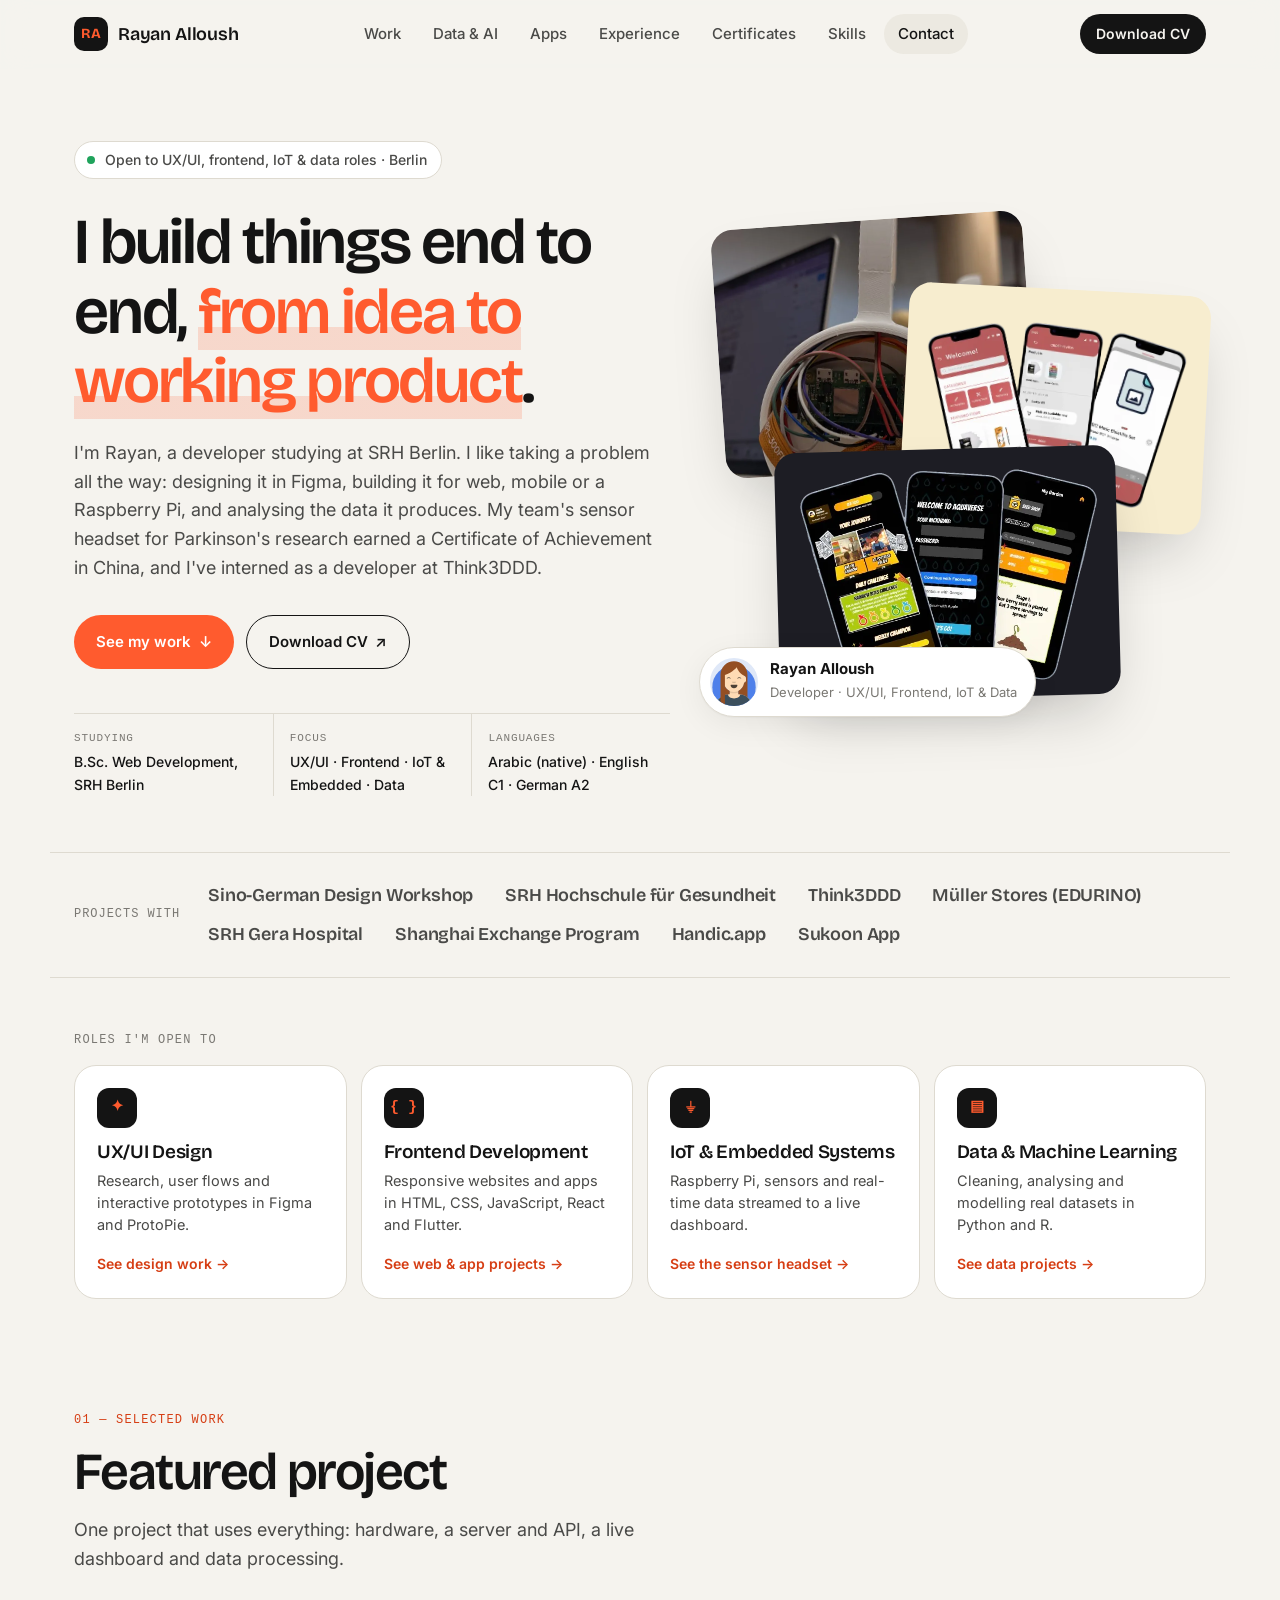
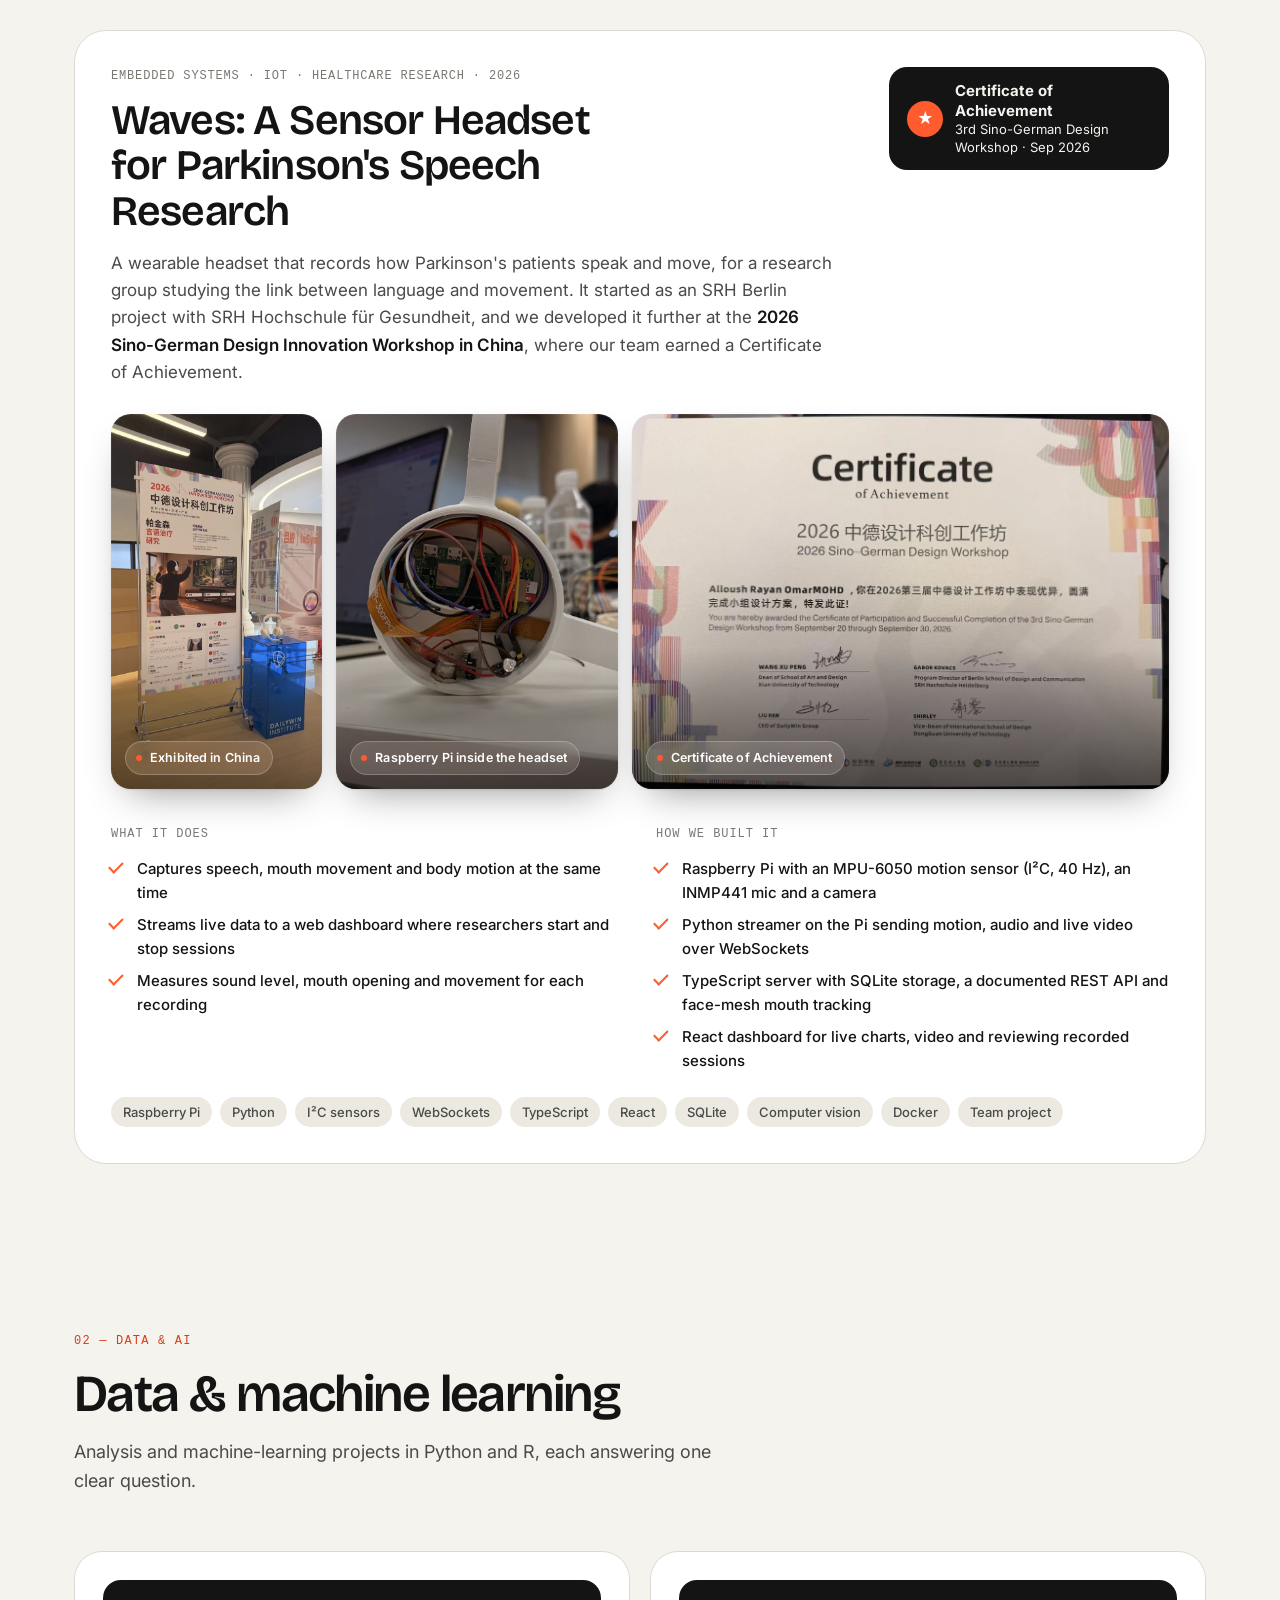
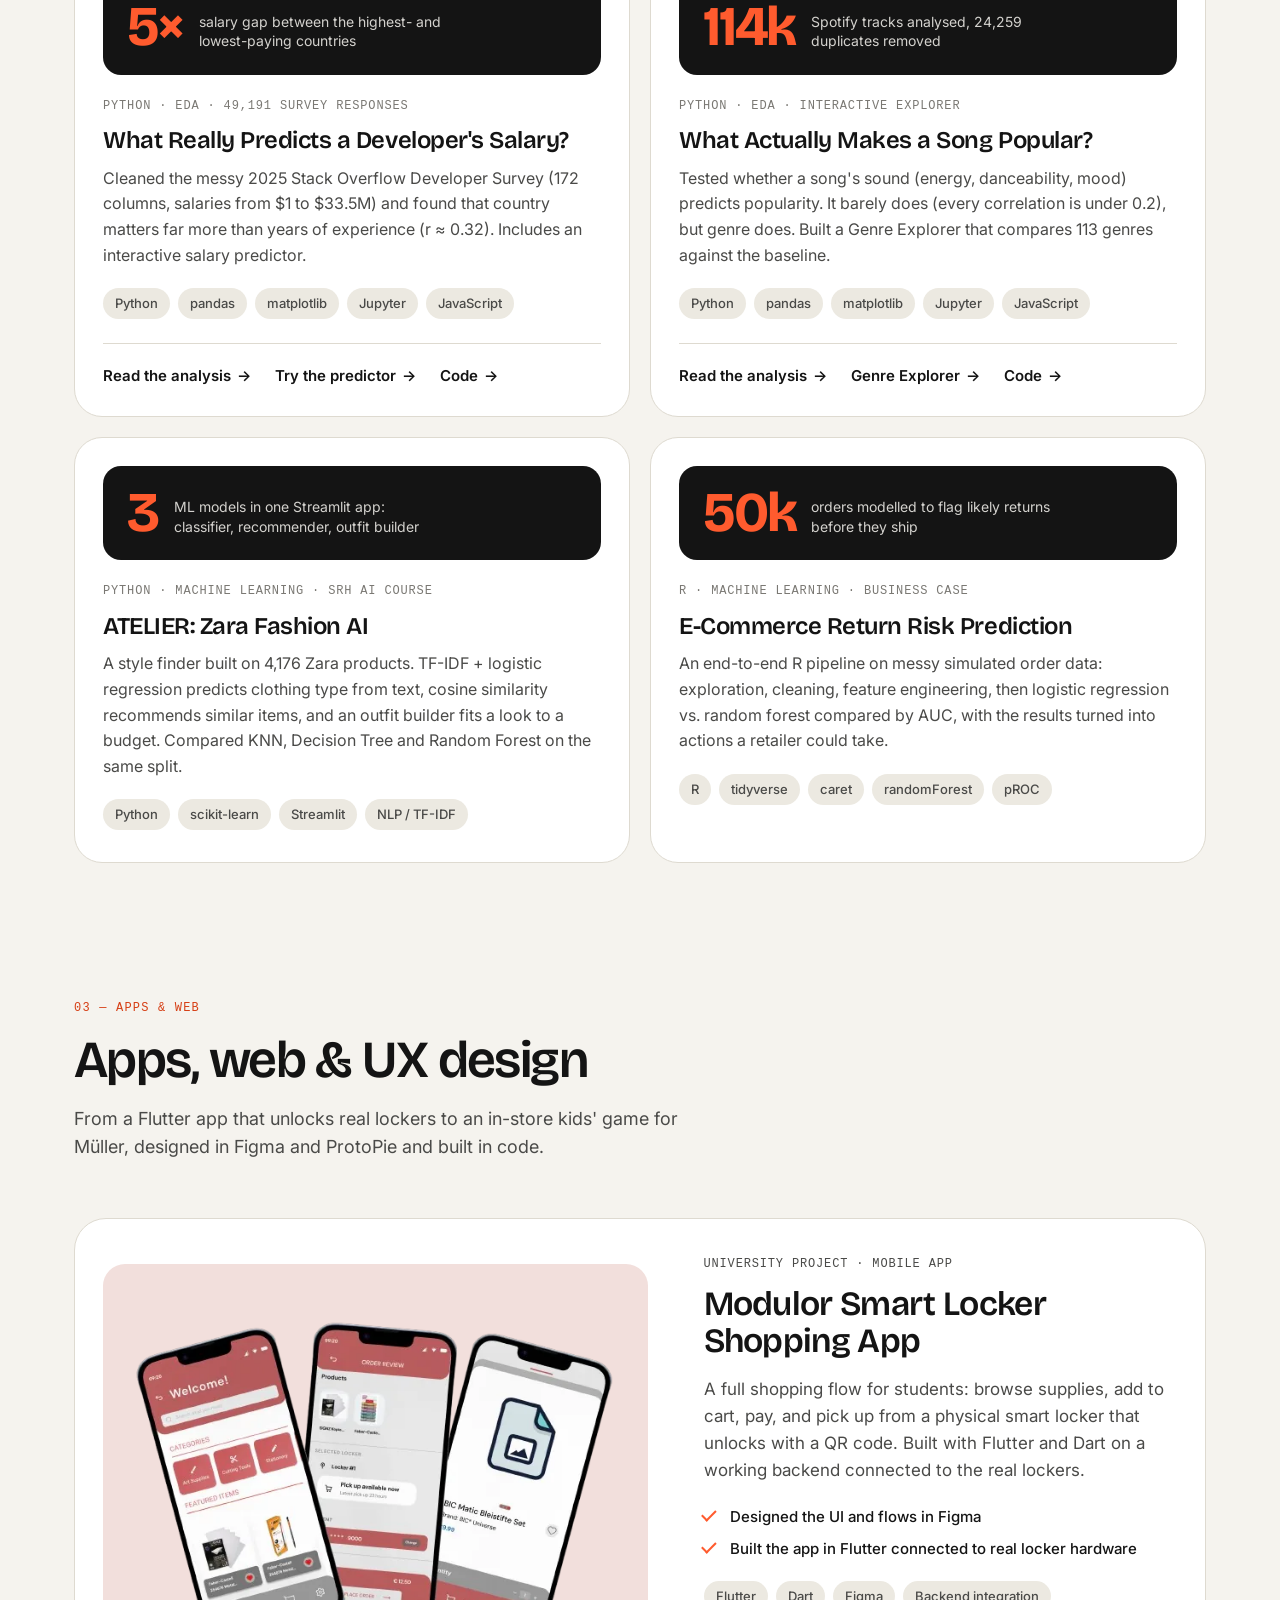
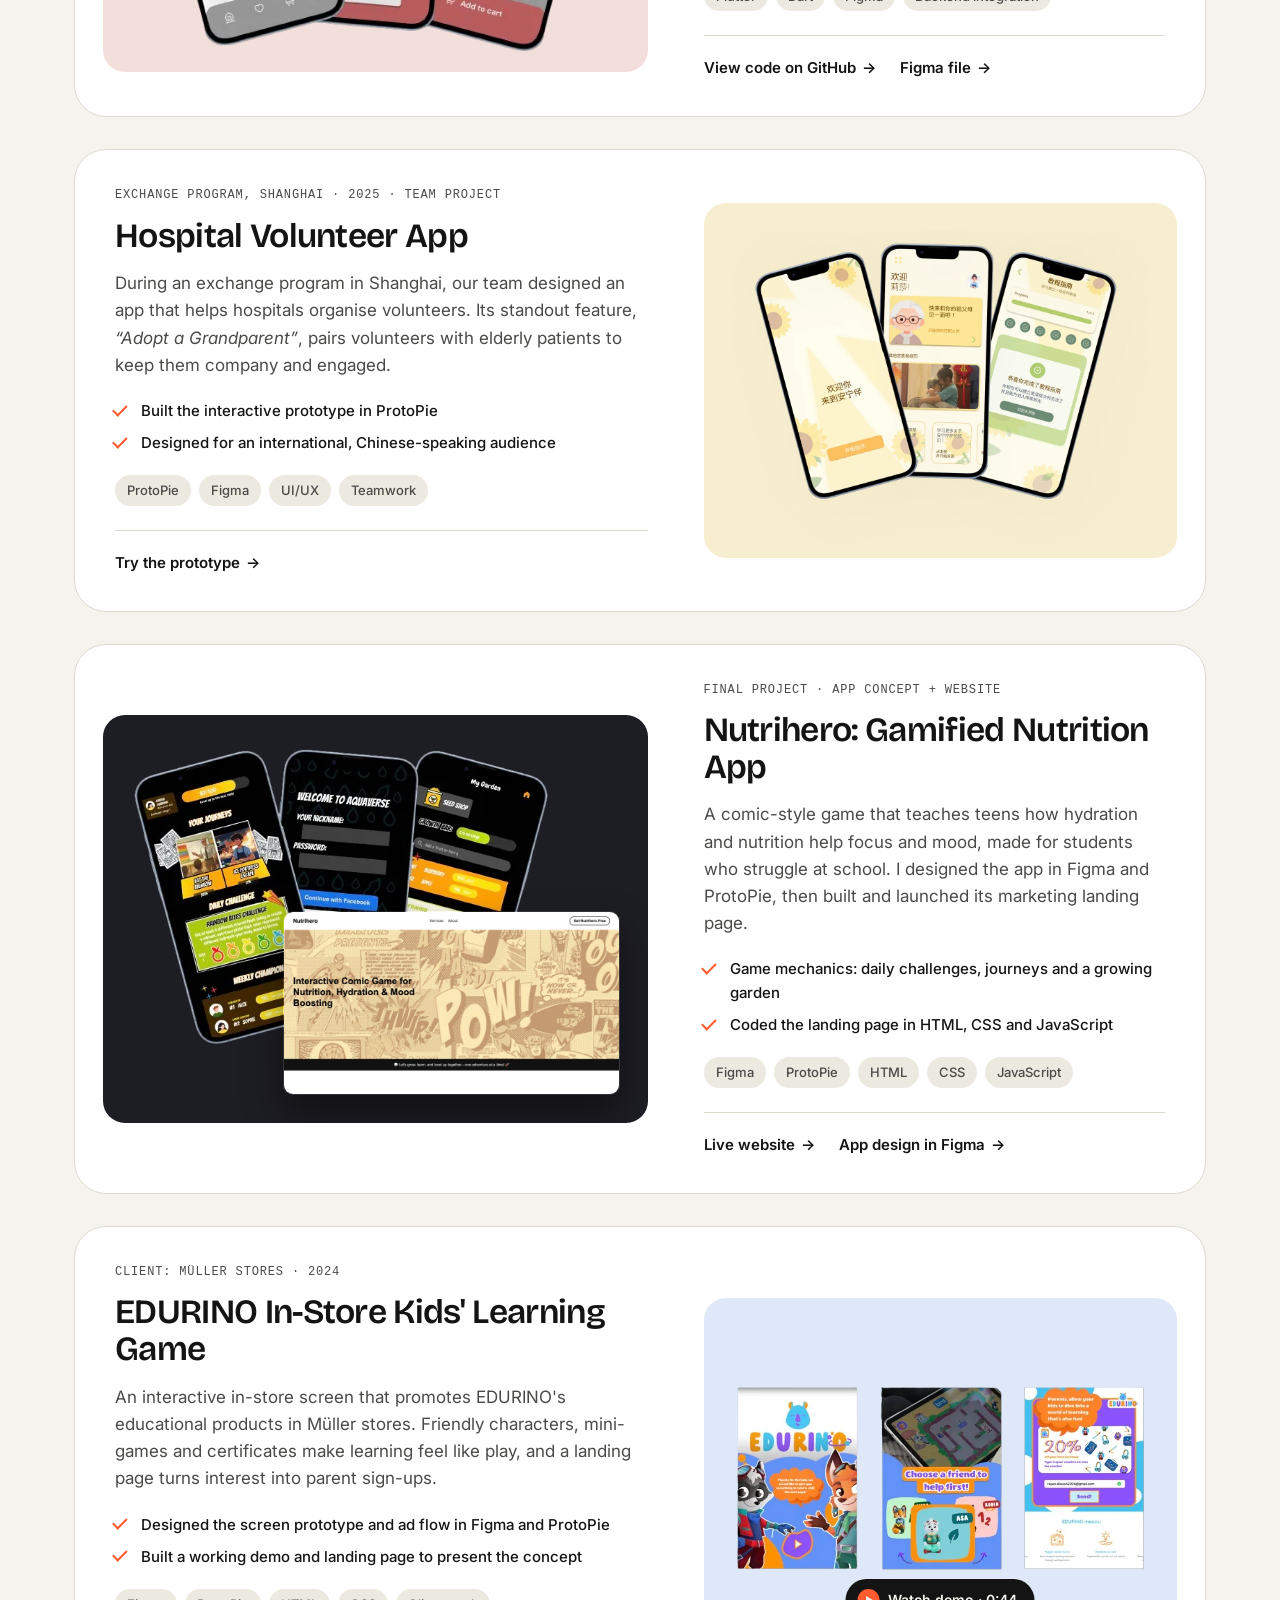
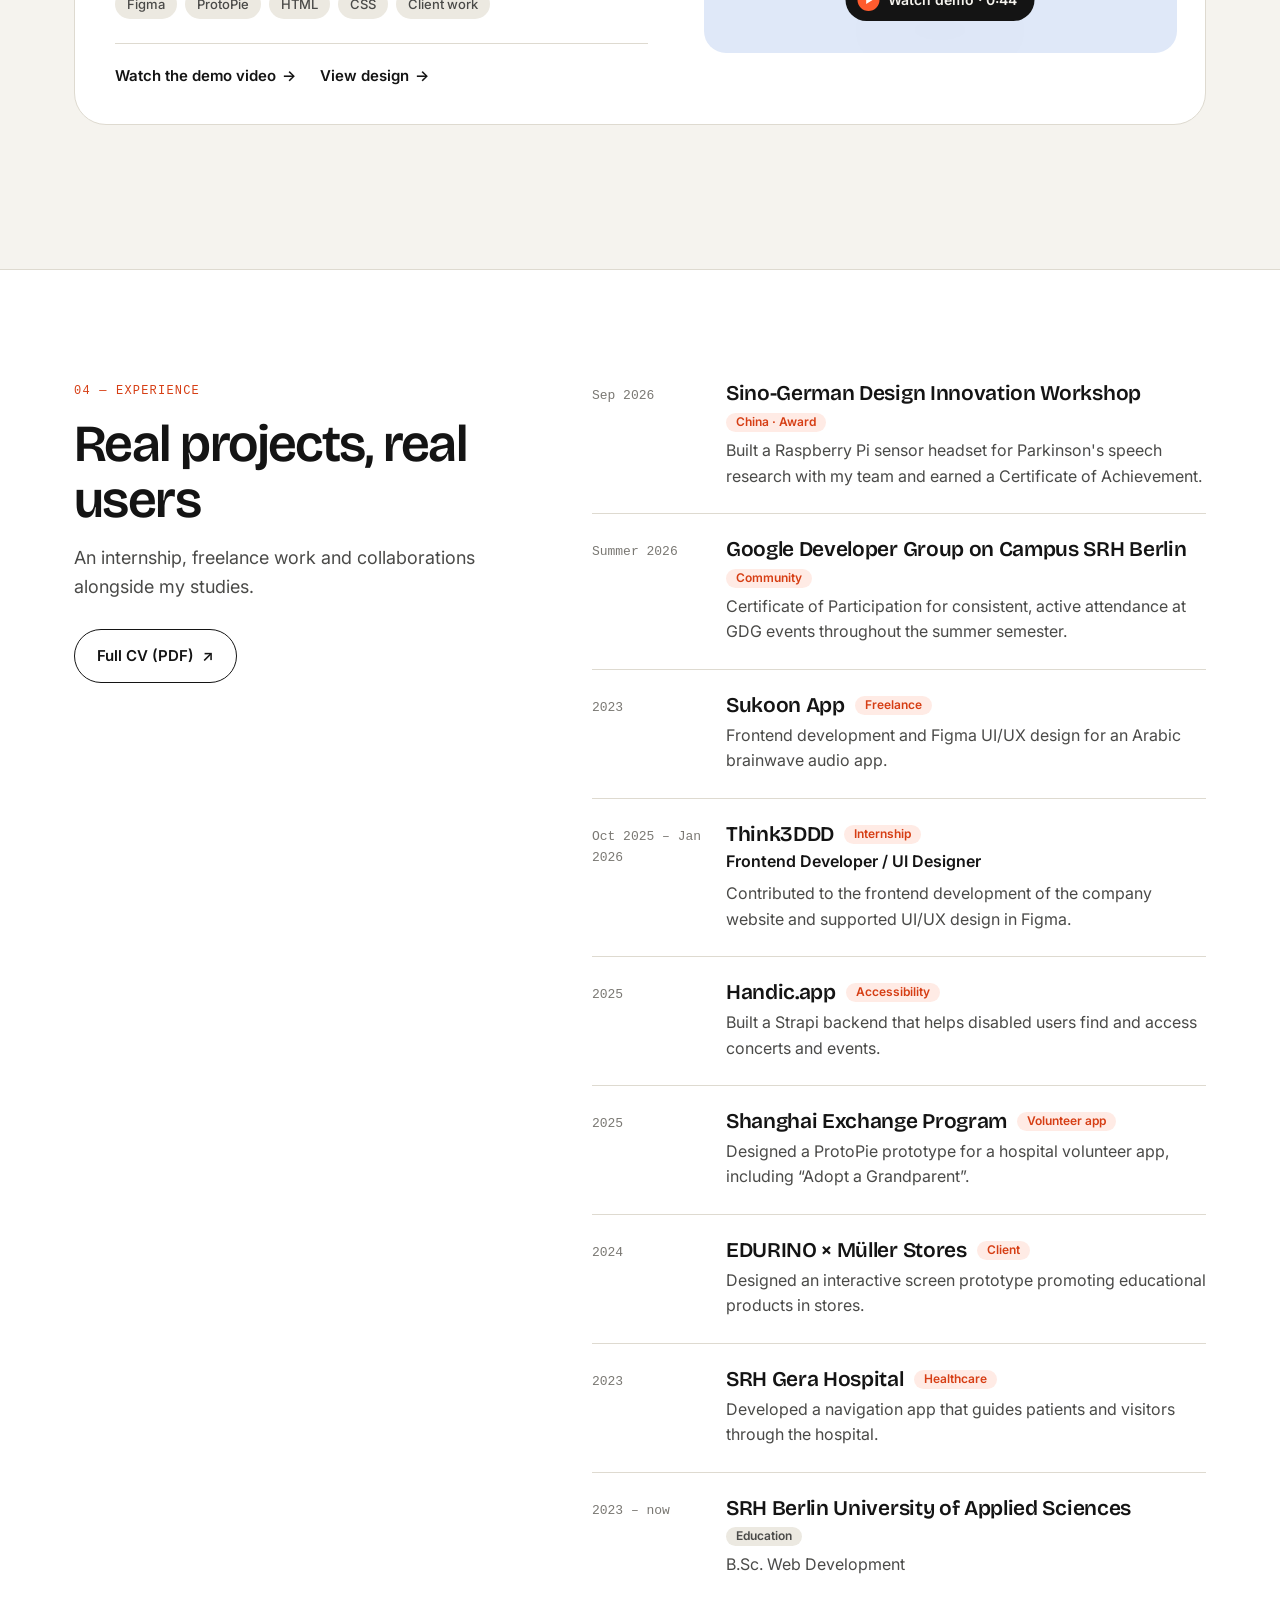
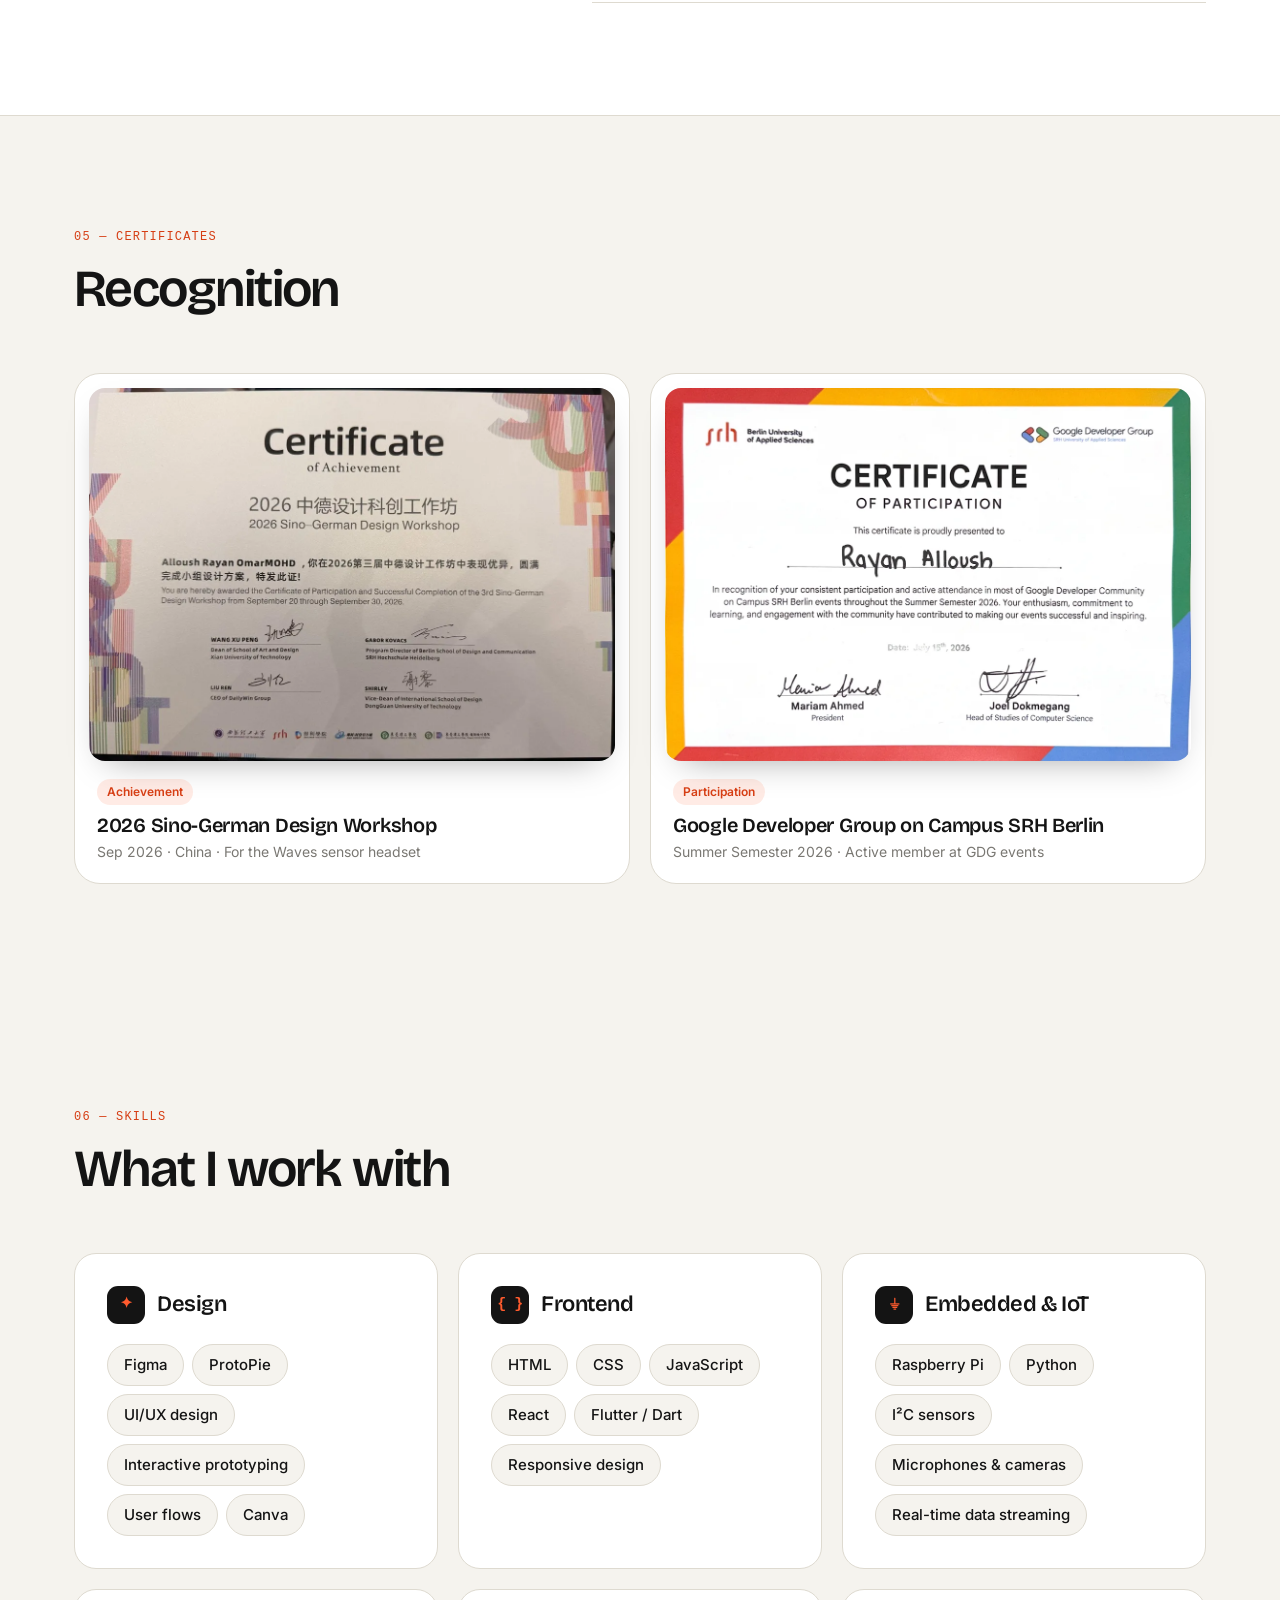
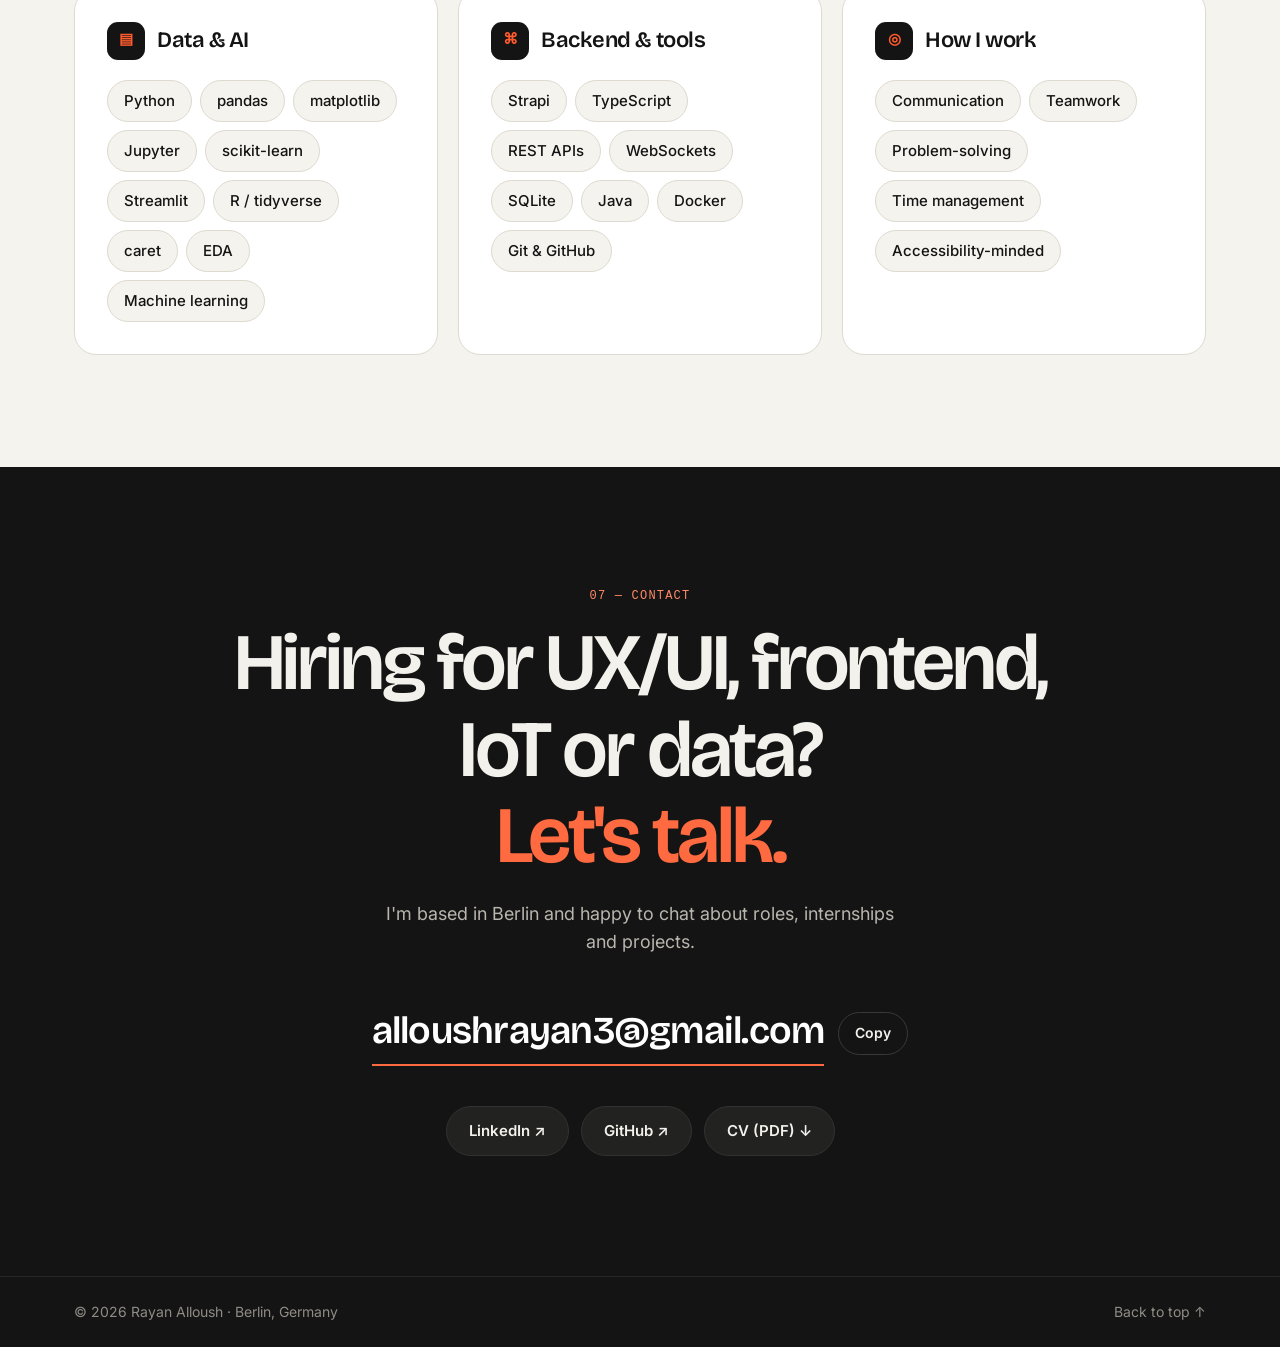
==== index.html @ a9457c75 "Launch my portfolio website" ====
<!DOCTYPE html>
<html lang="en">
<head>
    <meta charset="UTF-8">
    <meta name="viewport" content="width=device-width, initial-scale=1.0">
    <title>Rayan Alloush — Developer in Berlin · UX/UI, Frontend, IoT & Data</title>
    <meta name="description" content="Rayan Alloush is a developer in Berlin open to UX/UI, frontend, IoT and embedded systems, and data roles.">
    <meta name="theme-color" content="#f5f3ee">

    <!-- Open Graph (link previews on LinkedIn, WhatsApp, Slack…) -->
    <meta property="og:title" content="Rayan Alloush — Developer · UX/UI, Frontend, IoT & Data">
    <meta property="og:description" content="Portfolio of Rayan Alloush, a Berlin-based developer working across UX/UI, frontend, IoT and embedded systems, and data.">
    <meta property="og:image" content="https://rayray20044.github.io/Rayanalloush-portfolio/assets/og-waves.jpg">
    <meta property="og:url" content="https://rayray20044.github.io/Rayanalloush-portfolio/">
    <meta property="og:type" content="website">
    <meta name="twitter:card" content="summary_large_image">

    <link rel="icon" href="data:image/svg+xml,<svg xmlns='http://www.w3.org/2000/svg' viewBox='0 0 64 64'><rect width='64' height='64' rx='16' fill='%23141414'/><text x='50%' y='54%' dominant-baseline='middle' text-anchor='middle' font-family='Arial,sans-serif' font-weight='700' font-size='28' fill='%23ff5b2e'>RA</text></svg>">
    <link rel="preconnect" href="https://fonts.googleapis.com">
    <link rel="preconnect" href="https://fonts.gstatic.com" crossorigin>
    <link href="https://fonts.googleapis.com/css2?family=Bricolage+Grotesque:opsz,wght@12..96,500;12..96,600;12..96,700&family=Inter:wght@400;500;600&display=swap" rel="stylesheet">
    <link rel="stylesheet" href="style.css">
</head>

<body>
<a class="skip-link" href="#work">Skip to projects</a>

<!-- Navigation -->
<nav class="nav" id="nav">
    <div class="nav-inner container">
        <a href="#top" class="brand" aria-label="Rayan Alloush — back to top">
            <span class="brand-mark">RA</span>
            <span class="brand-name">Rayan Alloush</span>
        </a>
        <ul class="nav-links" id="navLinks">
            <li><a href="#work">Work</a></li>
            <li><a href="#data">Data & AI</a></li>
            <li><a href="#apps">Apps</a></li>
            <li><a href="#experience">Experience</a></li>
            <li><a href="#certificates">Certificates</a></li>
            <li><a href="#skills">Skills</a></li>
            <li><a href="#contact">Contact</a></li>
        </ul>
        <div class="nav-actions">
            <a href="assets/Rayan-Alloush-CV.pdf" class="btn btn-small btn-dark" download>Download CV</a>
            <button class="menu-btn" id="menuBtn" aria-label="Open menu" aria-expanded="false" aria-controls="navLinks">
                <span></span><span></span>
            </button>
        </div>
    </div>
</nav>

<!-- Hero -->
<header class="hero container" id="top">
    <div class="hero-text">
        <p class="status"><span class="status-dot" aria-hidden="true"></span>Open to UX/UI, frontend, IoT & data roles · Berlin</p>
        <h1>
            I build things end to end, <em>from idea to working product</em>.
        </h1>
        <p class="hero-lead">
            I'm Rayan, a developer studying at SRH Berlin. I like taking a problem all the way:
            designing it in Figma, building it for web, mobile or a Raspberry Pi, and analysing the
            data it produces. My team's sensor headset for Parkinson's research earned a Certificate of
            Achievement in China, and I've interned as a developer at Think3DDD.
        </p>
        <div class="hero-cta">
            <a href="#work" class="btn btn-accent">See my work <span aria-hidden="true">↓</span></a>
            <a href="assets/Rayan-Alloush-CV.pdf" class="btn btn-ghost" download>Download CV <span aria-hidden="true">↗</span></a>
        </div>
        <ul class="quick-facts" aria-label="Quick facts">
            <li><span class="qf-label">Studying</span><span>B.Sc. Web Development, SRH Berlin</span></li>
            <li><span class="qf-label">Focus</span><span>UX/UI · Frontend · IoT & Embedded · Data</span></li>
            <li><span class="qf-label">Languages</span><span>Arabic (native) · English C1 · German A2</span></li>
        </ul>
    </div>

    <div class="hero-visual" aria-hidden="true">
        <div class="hv-card hv-photo hv-1"><img src="assets/waves-headset.webp" alt=""></div>
        <div class="hv-card hv-2"><img src="assets/srhmodularap.webp" alt=""></div>
        <div class="hv-card hv-3"><img src="assets/comicbookdemo.webp" alt=""></div>
        <div class="hv-badge">
            <img src="assets/avatar-rayan.svg" alt="">
            <div>
                <strong>Rayan Alloush</strong>
                <span>Developer · UX/UI, Frontend, IoT & Data</span>
            </div>
        </div>
    </div>
</header>

<!-- Logos / proof strip -->
<section class="proof container" aria-label="Worked with">
    <p class="proof-label">Projects with</p>
    <ul class="proof-list">
        <li>Sino-German Design Workshop</li>
        <li>SRH Hochschule für Gesundheit</li>
        <li>Think3DDD</li>
        <li>Müller Stores (EDURINO)</li>
        <li>SRH Gera Hospital</li>
        <li>Shanghai Exchange Program</li>
        <li>Handic.app</li>
        <li>Sukoon App</li>
    </ul>
</section>

<main>
    <!-- Roles -->
    <section class="roles container" aria-labelledby="rolesTitle">
        <h2 id="rolesTitle" class="roles-title">Roles I'm open to</h2>
        <div class="roles-grid">
            <a class="role reveal" href="#apps">
                <span class="role-icon" aria-hidden="true">✦</span>
                <h3>UX/UI Design</h3>
                <p>Research, user flows and interactive prototypes in Figma and ProtoPie.</p>
                <span class="role-link">See design work</span>
            </a>
            <a class="role reveal" href="#apps">
                <span class="role-icon" aria-hidden="true">{ }</span>
                <h3>Frontend Development</h3>
                <p>Responsive websites and apps in HTML, CSS, JavaScript, React and Flutter.</p>
                <span class="role-link">See web & app projects</span>
            </a>
            <a class="role reveal" href="#work">
                <span class="role-icon" aria-hidden="true">⏚</span>
                <h3>IoT & Embedded Systems</h3>
                <p>Raspberry Pi, sensors and real-time data streamed to a live dashboard.</p>
                <span class="role-link">See the sensor headset</span>
            </a>
            <a class="role reveal" href="#data">
                <span class="role-icon" aria-hidden="true">▤</span>
                <h3>Data & Machine Learning</h3>
                <p>Cleaning, analysing and modelling real datasets in Python and R.</p>
                <span class="role-link">See data projects</span>
            </a>
        </div>
    </section>
    <!-- Selected work -->
    <section id="work" class="section container">
        <div class="section-head reveal">
            <p class="eyebrow">01 — Selected work</p>
            <h2>Featured project</h2>
            <p class="section-intro">One project that uses everything: hardware, a server and API, a live dashboard and data processing.</p>
        </div>

        <article class="case case-feature reveal">
            <div class="feature-head">
                <div>
                    <p class="case-meta">Embedded systems · IoT · Healthcare research · 2026</p>
                    <h3>Waves: A Sensor Headset for Parkinson's Speech Research</h3>
                    <p class="feature-lead">
                        A wearable headset that records how Parkinson's patients speak and move, for a research
                        group studying the link between language and movement. It started as an SRH Berlin
                        project with SRH Hochschule für Gesundheit, and we developed it further at the
                        <strong>2026 Sino-German Design Innovation Workshop in China</strong>, where our team
                        earned a Certificate of Achievement.
                    </p>
                </div>
                <div class="feature-badge" aria-label="Award">
                    <span class="fb-icon" aria-hidden="true">★</span>
                    <span><strong>Certificate of Achievement</strong>3rd Sino-German Design Workshop · Sep 2026</span>
                </div>
            </div>

            <div class="gallery">
                <figure class="g-tall">
                    <img src="assets/waves-poster.webp" alt="Exhibition stand at the 2026 Sino-German Design Innovation Workshop showing the Parkinson's speech therapy poster and the white sensor headset" loading="lazy" width="619" height="1100">
                    <figcaption>Exhibited in China</figcaption>
                </figure>
                <figure>
                    <img src="assets/waves-headset.webp" alt="Inside the 3D-printed headset: a Raspberry Pi, camera ribbon cable and sensor wiring" loading="lazy" width="825" height="1100">
                    <figcaption>Raspberry Pi inside the headset</figcaption>
                </figure>
                <figure>
                    <img src="assets/waves-certificate.webp" alt="Certificate of Achievement from the 2026 Sino-German Design Workshop, September 20 to 30, 2026" loading="lazy" width="1100" height="769">
                    <figcaption>Certificate of Achievement</figcaption>
                </figure>
            </div>

            <div class="feature-body">
                <div>
                    <h4>What it does</h4>
                    <ul class="case-points">
                        <li>Captures speech, mouth movement and body motion at the same time</li>
                        <li>Streams live data to a web dashboard where researchers start and stop sessions</li>
                        <li>Measures sound level, mouth opening and movement for each recording</li>
                    </ul>
                </div>
                <div>
                    <h4>How we built it</h4>
                    <ul class="case-points">
                        <li>Raspberry Pi with an MPU-6050 motion sensor (I²C, 40 Hz), an INMP441 mic and a camera</li>
                        <li>Python streamer on the Pi sending motion, audio and live video over WebSockets</li>
                        <li>TypeScript server with SQLite storage, a documented REST API and face-mesh mouth tracking</li>
                        <li>React dashboard for live charts, video and reviewing recorded sessions</li>
                    </ul>
                </div>
            </div>
            <ul class="tags"><li>Raspberry Pi</li><li>Python</li><li>I²C sensors</li><li>WebSockets</li><li>TypeScript</li><li>React</li><li>SQLite</li><li>Computer vision</li><li>Docker</li><li>Team project</li></ul>
        </article>
    </section>

    <!-- Data & AI -->
    <section id="data" class="section container section-tight">
        <div class="section-head reveal">
            <p class="eyebrow">02 — Data & AI</p>
            <h2>Data & machine learning</h2>
            <p class="section-intro">Analysis and machine-learning projects in Python and R, each answering one clear question.</p>
        </div>
        <div class="data-grid">
            <article class="data-card reveal">
                <div class="dc-stat"><span class="dc-num">5×</span><span class="dc-cap">salary gap between the highest- and lowest-paying countries</span></div>
                <p class="case-meta">Python · EDA · 49,191 survey responses</p>
                <h3>What Really Predicts a Developer's Salary?</h3>
                <p>Cleaned the messy 2025 Stack Overflow Developer Survey (172 columns, salaries from $1 to $33.5M) and found that country matters far more than years of experience (r ≈ 0.32). Includes an interactive salary predictor.</p>
                <ul class="tags"><li>Python</li><li>pandas</li><li>matplotlib</li><li>Jupyter</li><li>JavaScript</li></ul>
                <div class="case-links">
                    <a href="https://rayray20044.github.io/developer-salary-eda/" target="_blank" rel="noopener" class="link-arrow">Read the analysis</a>
                    <a href="https://rayray20044.github.io/developer-salary-eda/predictor.html" target="_blank" rel="noopener" class="link-arrow">Try the predictor</a>
                    <a href="https://github.com/rayray20044/developer-salary-eda" target="_blank" rel="noopener" class="link-arrow">Code</a>
                </div>
            </article>

            <article class="data-card reveal">
                <div class="dc-stat"><span class="dc-num">114k</span><span class="dc-cap">Spotify tracks analysed, 24,259 duplicates removed</span></div>
                <p class="case-meta">Python · EDA · Interactive explorer</p>
                <h3>What Actually Makes a Song Popular?</h3>
                <p>Tested whether a song's sound (energy, danceability, mood) predicts popularity. It barely does (every correlation is under 0.2), but genre does. Built a Genre Explorer that compares 113 genres against the baseline.</p>
                <ul class="tags"><li>Python</li><li>pandas</li><li>matplotlib</li><li>Jupyter</li><li>JavaScript</li></ul>
                <div class="case-links">
                    <a href="https://rayray20044.github.io/spotify-popularity-eda/" target="_blank" rel="noopener" class="link-arrow">Read the analysis</a>
                    <a href="https://rayray20044.github.io/spotify-popularity-eda/genre-explorer.html" target="_blank" rel="noopener" class="link-arrow">Genre Explorer</a>
                    <a href="https://github.com/rayray20044/spotify-popularity-eda" target="_blank" rel="noopener" class="link-arrow">Code</a>
                </div>
            </article>

            <article class="data-card reveal">
                <div class="dc-stat"><span class="dc-num">3</span><span class="dc-cap">ML models in one Streamlit app: classifier, recommender, outfit builder</span></div>
                <p class="case-meta">Python · Machine learning · SRH AI course</p>
                <h3>ATELIER: Zara Fashion AI</h3>
                <p>A style finder built on 4,176 Zara products. TF-IDF + logistic regression predicts clothing type from text, cosine similarity recommends similar items, and an outfit builder fits a look to a budget. Compared KNN, Decision Tree and Random Forest on the same split.</p>
                <ul class="tags"><li>Python</li><li>scikit-learn</li><li>Streamlit</li><li>NLP / TF-IDF</li></ul>
            </article>

            <article class="data-card reveal">
                <div class="dc-stat"><span class="dc-num">50k</span><span class="dc-cap">orders modelled to flag likely returns before they ship</span></div>
                <p class="case-meta">R · Machine learning · Business case</p>
                <h3>E-Commerce Return Risk Prediction</h3>
                <p>An end-to-end R pipeline on messy simulated order data: exploration, cleaning, feature engineering, then logistic regression vs. random forest compared by AUC, with the results turned into actions a retailer could take.</p>
                <ul class="tags"><li>R</li><li>tidyverse</li><li>caret</li><li>randomForest</li><li>pROC</li></ul>
            </article>
        </div>
    </section>

    <!-- Apps & web -->
    <section id="apps" class="section container section-tight">
        <div class="section-head reveal">
            <p class="eyebrow">03 — Apps & web</p>
            <h2>Apps, web & UX design</h2>
            <p class="section-intro">From a Flutter app that unlocks real lockers to an in-store kids' game for Müller, designed in Figma and ProtoPie and built in code.</p>
        </div>

        <article class="case reveal" style="--tint: var(--tint-rose)">
            <div class="case-media">
                <img src="assets/srhmodularap.webp" alt="Three phone screens of the Modulor app: home with categories, order review and a product page" loading="lazy" width="1100" height="837">
            </div>
            <div class="case-body">
                <p class="case-meta">University project · Mobile app</p>
                <h3>Modulor Smart Locker Shopping App</h3>
                <p>
                    A full shopping flow for students: browse supplies, add to cart, pay, and pick up
                    from a physical smart locker that unlocks with a QR code. Built with Flutter and Dart
                    on a working backend connected to the real lockers.
                </p>
                <ul class="case-points">
                    <li>Designed the UI and flows in Figma</li>
                    <li>Built the app in Flutter connected to real locker hardware</li>
                </ul>
                <ul class="tags"><li>Flutter</li><li>Dart</li><li>Figma</li><li>Backend integration</li></ul>
                <div class="case-links">
                    <a href="https://github.com/rayray20044/srh_craft_shop1" target="_blank" rel="noopener" class="link-arrow">View code on GitHub</a>
                    <a href="https://www.figma.com/design/4EZl0inavnkh6diNeqAtIE/Modulor-Smart-Locker-Shopping-App-DEMO?node-id=0-1&m=dev&t=LA4ffrCy0aglKOQd-1" target="_blank" rel="noopener" class="link-arrow">Figma file</a>
                </div>
            </div>
        </article>

        <article class="case case-flip reveal" style="--tint: var(--tint-sun)">
            <div class="case-media">
                <img src="assets/shanghai-app.webp" alt="Three phone screens of a Chinese-language hospital volunteer app with a sunflower theme" loading="lazy" width="1200" height="900">
            </div>
            <div class="case-body">
                <p class="case-meta">Exchange program, Shanghai · 2025 · Team project</p>
                <h3>Hospital Volunteer App</h3>
                <p>
                    During an exchange program in Shanghai, our team designed an app that helps hospitals
                    organise volunteers. Its standout feature, <em>“Adopt a Grandparent”</em>, pairs
                    volunteers with elderly patients to keep them company and engaged.
                </p>
                <ul class="case-points">
                    <li>Built the interactive prototype in ProtoPie</li>
                    <li>Designed for an international, Chinese-speaking audience</li>
                </ul>
                <ul class="tags"><li>ProtoPie</li><li>Figma</li><li>UI/UX</li><li>Teamwork</li></ul>
                <div class="case-links">
                    <a href="https://cloud.protopie.io/p/9296a58385120fe0f2a667f3" target="_blank" rel="noopener" class="link-arrow">Try the prototype</a>
                </div>
            </div>
        </article>

        <article class="case reveal" style="--tint: var(--tint-night)">
            <div class="case-media case-media-stack">
                <img src="assets/comicbookdemo.webp" alt="Three dark phone screens of the Nutrihero app: journeys, sign-in and a garden game" loading="lazy" width="1100" height="796">
                <img src="assets/nutrihero.webp" alt="Nutrihero landing page with a comic-book style hero" loading="lazy" width="1600" height="867" class="stack-front">
            </div>
            <div class="case-body">
                <p class="case-meta">Final project · App concept + website</p>
                <h3>Nutrihero: Gamified Nutrition App</h3>
                <p>
                    A comic-style game that teaches teens how hydration and nutrition help focus and mood,
                    made for students who struggle at school. I designed the app in Figma and ProtoPie, then
                    built and launched its marketing landing page.
                </p>
                <ul class="case-points">
                    <li>Game mechanics: daily challenges, journeys and a growing garden</li>
                    <li>Coded the landing page in HTML, CSS and JavaScript</li>
                </ul>
                <ul class="tags"><li>Figma</li><li>ProtoPie</li><li>HTML</li><li>CSS</li><li>JavaScript</li></ul>
                <div class="case-links">
                    <a href="https://rayray20044.github.io/comicapp-landingpage/#" target="_blank" rel="noopener" class="link-arrow">Live website</a>
                    <a href="https://www.figma.com/design/2maNGQBLMQociNPvhxImgU/comic-app-demo?node-id=0-1&m=dev&t=slIUgeJw5R8VKYdd-1" target="_blank" rel="noopener" class="link-arrow">App design in Figma</a>
                </div>
            </div>
        </article>

        <article class="case case-flip reveal" style="--tint: var(--tint-sky)">
            <div class="case-media">
                <button class="video-trigger" id="watchVideo" aria-label="Play the EDURINO demo video">
                    <img src="assets/eduimg.webp" alt="EDURINO screens: character intro, a maze mini-game and a parent sign-up page" loading="lazy" width="1400" height="652">
                    <span class="play"><svg viewBox="0 0 24 24" aria-hidden="true"><path d="M8 5v14l11-7z"/></svg>Watch demo · 0:44</span>
                </button>
            </div>
            <div class="case-body">
                <p class="case-meta">Client: Müller stores · 2024</p>
                <h3>EDURINO In-Store Kids' Learning Game</h3>
                <p>
                    An interactive in-store screen that promotes EDURINO's educational products in Müller stores.
                    Friendly characters, mini-games and certificates make learning feel like play, and a
                    landing page turns interest into parent sign-ups.
                </p>
                <ul class="case-points">
                    <li>Designed the screen prototype and ad flow in Figma and ProtoPie</li>
                    <li>Built a working demo and landing page to present the concept</li>
                </ul>
                <ul class="tags"><li>Figma</li><li>ProtoPie</li><li>HTML</li><li>CSS</li><li>Client work</li></ul>
                <div class="case-links">
                    <a href="#" class="link-arrow" id="watchVideo2">Watch the demo video</a>
                    <a href="https://www.figma.com/design/EyFsGDHsMFLqr67KSv1oiQ/EDURINO-%E2%80%93-Kids-Learning-Game-Prototype?node-id=0-1&m=dev&t=IkdIXlG1D6ljDL3z-1" target="_blank" rel="noopener" class="link-arrow">View design</a>
                </div>
            </div>
        </article>
    </section>

    <!-- Experience -->
    <section id="experience" class="section section-alt">
        <div class="container exp-grid">
            <div class="section-head reveal">
                <p class="eyebrow">04 — Experience</p>
                <h2>Real projects, real users</h2>
                <p class="section-intro">An internship, freelance work and collaborations alongside my studies.</p>
                <a href="assets/Rayan-Alloush-CV.pdf" class="btn btn-ghost" download>Full CV (PDF) <span aria-hidden="true">↗</span></a>
            </div>

            <ol class="timeline reveal">
                <li>
                    <span class="tl-date">Sep 2026</span>
                    <div>
                        <h3>Sino-German Design Innovation Workshop <span class="tl-type">China · Award</span></h3>
                        <p>Built a Raspberry Pi sensor headset for Parkinson's speech research with my team and earned a Certificate of Achievement.</p>
                    </div>
                </li>
                <li>
                    <span class="tl-date">Summer 2026</span>
                    <div>
                        <h3>Google Developer Group on Campus SRH Berlin <span class="tl-type">Community</span></h3>
                        <p>Certificate of Participation for consistent, active attendance at GDG events throughout the summer semester.</p>
                    </div>
                </li>
                <li>
                    <span class="tl-date">2023</span>
                    <div>
                        <h3>Sukoon App <span class="tl-type">Freelance</span></h3>
                        <p>Frontend development and Figma UI/UX design for an Arabic brainwave audio app.</p>
                    </div>
                </li>
                <li>
                    <span class="tl-date">Oct 2025 – Jan 2026</span>
                    <div>
                        <h3>Think3DDD <span class="tl-type">Internship</span></h3>
                        <p class="tl-role">Frontend Developer / UI Designer</p>
                        <p>Contributed to the frontend development of the company website and supported UI/UX design in Figma.</p>
                    </div>
                </li>
                <li>
                    <span class="tl-date">2025</span>
                    <div>
                        <h3>Handic.app <span class="tl-type">Accessibility</span></h3>
                        <p>Built a Strapi backend that helps disabled users find and access concerts and events.</p>
                    </div>
                </li>
                <li>
                    <span class="tl-date">2025</span>
                    <div>
                        <h3>Shanghai Exchange Program <span class="tl-type">Volunteer app</span></h3>
                        <p>Designed a ProtoPie prototype for a hospital volunteer app, including “Adopt a Grandparent”.</p>
                    </div>
                </li>
                <li>
                    <span class="tl-date">2024</span>
                    <div>
                        <h3>EDURINO × Müller Stores <span class="tl-type">Client</span></h3>
                        <p>Designed an interactive screen prototype promoting educational products in stores.</p>
                    </div>
                </li>
                <li>
                    <span class="tl-date">2023</span>
                    <div>
                        <h3>SRH Gera Hospital <span class="tl-type">Healthcare</span></h3>
                        <p>Developed a navigation app that guides patients and visitors through the hospital.</p>
                    </div>
                </li>
                <li class="tl-edu">
                    <span class="tl-date">2023 – now</span>
                    <div>
                        <h3>SRH Berlin University of Applied Sciences <span class="tl-type">Education</span></h3>
                        <p>B.Sc. Web Development</p>
                    </div>
                </li>
            </ol>
        </div>
    </section>

    <!-- Certificates -->
    <section id="certificates" class="section container">
        <div class="section-head reveal">
            <p class="eyebrow">05 — Certificates</p>
            <h2>Recognition</h2>
        </div>
        <div class="certs">
            <figure class="cert reveal">
                <div class="cert-img"><img src="assets/waves-certificate.webp" alt="Certificate of Achievement from the 2026 Sino-German Design Workshop, September 20 to 30, 2026" loading="lazy" width="1100" height="769"></div>
                <figcaption>
                    <span class="cert-tag">Achievement</span>
                    <strong>2026 Sino-German Design Workshop</strong>
                    <span>Sep 2026 · China · For the Waves sensor headset</span>
                </figcaption>
            </figure>
            <figure class="cert reveal">
                <div class="cert-img"><img src="assets/gdg-certificate.webp" alt="Certificate of Participation from Google Developer Group on Campus SRH Berlin, Summer Semester 2026" loading="lazy" width="1100" height="781"></div>
                <figcaption>
                    <span class="cert-tag">Participation</span>
                    <strong>Google Developer Group on Campus SRH Berlin</strong>
                    <span>Summer Semester 2026 · Active member at GDG events</span>
                </figcaption>
            </figure>
        </div>
    </section>

    <!-- Skills -->
    <section id="skills" class="section container">
        <div class="section-head reveal">
            <p class="eyebrow">06 — Skills</p>
            <h2>What I work with</h2>
        </div>
        <div class="skills reveal">
            <div class="skill-group">
                <h3><span class="sg-icon" aria-hidden="true">✦</span>Design</h3>
                <ul class="tags tags-lg"><li>Figma</li><li>ProtoPie</li><li>UI/UX design</li><li>Interactive prototyping</li><li>User flows</li><li>Canva</li></ul>
            </div>
            <div class="skill-group">
                <h3><span class="sg-icon" aria-hidden="true">{ }</span>Frontend</h3>
                <ul class="tags tags-lg"><li>HTML</li><li>CSS</li><li>JavaScript</li><li>React</li><li>Flutter / Dart</li><li>Responsive design</li></ul>
            </div>
            <div class="skill-group">
                <h3><span class="sg-icon" aria-hidden="true">⏚</span>Embedded & IoT</h3>
                <ul class="tags tags-lg"><li>Raspberry Pi</li><li>Python</li><li>I²C sensors</li><li>Microphones & cameras</li><li>Real-time data streaming</li></ul>
            </div>
            <div class="skill-group">
                <h3><span class="sg-icon" aria-hidden="true">▤</span>Data & AI</h3>
                <ul class="tags tags-lg"><li>Python</li><li>pandas</li><li>matplotlib</li><li>Jupyter</li><li>scikit-learn</li><li>Streamlit</li><li>R / tidyverse</li><li>caret</li><li>EDA</li><li>Machine learning</li></ul>
            </div>
            <div class="skill-group">
                <h3><span class="sg-icon" aria-hidden="true">⌘</span>Backend & tools</h3>
                <ul class="tags tags-lg"><li>Strapi</li><li>TypeScript</li><li>REST APIs</li><li>WebSockets</li><li>SQLite</li><li>Java</li><li>Docker</li><li>Git & GitHub</li></ul>
            </div>
            <div class="skill-group">
                <h3><span class="sg-icon" aria-hidden="true">◎</span>How I work</h3>
                <ul class="tags tags-lg"><li>Communication</li><li>Teamwork</li><li>Problem-solving</li><li>Time management</li><li>Accessibility-minded</li></ul>
            </div>
        </div>
    </section>

    <!-- Contact -->
    <section id="contact" class="contact">
        <div class="container contact-inner reveal">
            <p class="eyebrow eyebrow-light">07 — Contact</p>
            <h2>Hiring for UX/UI, frontend,<br>IoT or data?<br><span>Let's talk.</span></h2>
            <p class="contact-lead">I'm based in Berlin and happy to chat about roles, internships and projects.</p>
            <div class="contact-email">
                <a href="mailto:alloushrayan3@gmail.com" class="email-big">alloushrayan3@gmail.com</a>
                <button class="copy-btn" id="copyEmail" data-email="alloushrayan3@gmail.com">Copy</button>
            </div>
            <ul class="contact-links">
                <li><a href="https://linkedin.com/in/rayan-alloush" target="_blank" rel="noopener">LinkedIn ↗</a></li>
                <li><a href="https://github.com/rayray20044" target="_blank" rel="noopener">GitHub ↗</a></li>
                <li><a href="assets/Rayan-Alloush-CV.pdf" download>CV (PDF) ↓</a></li>
            </ul>
        </div>
    </section>
</main>

<footer class="footer">
    <div class="container footer-inner">
        <p>© <span id="year">2026</span> Rayan Alloush · Berlin, Germany</p>
        <a href="#top">Back to top ↑</a>
    </div>
</footer>

<!-- Video dialog -->
<dialog class="video-dialog" id="videoModal" aria-label="EDURINO demo video">
    <button class="dialog-close" id="closeVideo" aria-label="Close video">×</button>
    <video id="projectVideo" controls playsinline preload="none" poster="assets/edurino-poster.jpg">
        <source src="assets/edurino-demo-web.mp4" type="video/mp4">
        Your browser does not support the video tag.
    </video>
</dialog>

<script>
    // Year
    document.getElementById('year').textContent = new Date().getFullYear();

    // Nav shadow on scroll
    const nav = document.getElementById('nav');
    const onScroll = () => nav.classList.toggle('scrolled', window.scrollY > 10);
    window.addEventListener('scroll', onScroll, { passive: true });
    onScroll();

    // Mobile menu
    const menuBtn = document.getElementById('menuBtn');
    const navLinks = document.getElementById('navLinks');
    menuBtn.addEventListener('click', () => {
        const open = navLinks.classList.toggle('open');
        menuBtn.classList.toggle('open', open);
        menuBtn.setAttribute('aria-expanded', open);
    });
    navLinks.querySelectorAll('a').forEach(a => a.addEventListener('click', () => {
        navLinks.classList.remove('open');
        menuBtn.classList.remove('open');
        menuBtn.setAttribute('aria-expanded', 'false');
    }));

    // Reveal on scroll
    const io = new IntersectionObserver(entries => {
        entries.forEach(e => { if (e.isIntersecting) { e.target.classList.add('in'); io.unobserve(e.target); } });
    }, { threshold: 0.12 });
    document.querySelectorAll('.reveal').forEach(el => io.observe(el));

    // Active nav link
    const sections = [...document.querySelectorAll('main section[id]')];
    const links = [...navLinks.querySelectorAll('a')];
    const spy = new IntersectionObserver(entries => {
        entries.forEach(e => {
            if (e.isIntersecting) {
                links.forEach(l => l.classList.toggle('active', l.getAttribute('href') === '#' + e.target.id));
            }
        });
    }, { rootMargin: '-45% 0px -50% 0px' });
    sections.forEach(s => spy.observe(s));

    // Video dialog
    const modal = document.getElementById('videoModal');
    const video = document.getElementById('projectVideo');
    const openVideo = e => { e.preventDefault(); modal.showModal(); video.play().catch(() => {}); };
    document.getElementById('watchVideo').addEventListener('click', openVideo);
    document.getElementById('watchVideo2').addEventListener('click', openVideo);
    document.getElementById('closeVideo').addEventListener('click', () => modal.close());
    modal.addEventListener('click', e => { if (e.target === modal) modal.close(); });
    modal.addEventListener('close', () => video.pause());

    // Copy email
    const copyBtn = document.getElementById('copyEmail');
    copyBtn.addEventListener('click', async () => {
        try {
            await navigator.clipboard.writeText(copyBtn.dataset.email);
            copyBtn.textContent = 'Copied ✓';
        } catch { copyBtn.textContent = 'Select & copy'; }
        setTimeout(() => copyBtn.textContent = 'Copy', 2000);
    });
</script>
</body>
</html>
---- style.css ----
/* =========================================================
   Rayan Alloush — Portfolio
   ========================================================= */

:root {
    --bg: #f5f3ee;
    --surface: #ffffff;
    --surface-2: #ece9e1;
    --ink: #141414;
    --ink-2: #4a4a48;
    --ink-3: #7a7873;
    --line: #dedad0;
    --accent: #ff5b2e;
    --accent-ink: #d63e14;
    --on-accent: #ffffff;
    --ok: #1fa35c;

    --tint-rose: #f2dfdc;
    --tint-sun: #f7edcf;
    --tint-night: #1d1d24;
    --tint-sky: #dfe8f8;

    --radius: 22px;
    --radius-sm: 12px;
    --shadow: 0 1px 2px rgb(20 20 20 / .04), 0 8px 30px rgb(20 20 20 / .06);
    --shadow-lg: 0 30px 60px -20px rgb(20 20 20 / .25);

    --font-display: 'Bricolage Grotesque', 'Inter', system-ui, sans-serif;
    --font-body: 'Inter', system-ui, -apple-system, 'Segoe UI', Roboto, sans-serif;
    --font-mono: ui-monospace, 'SF Mono', Menlo, Consolas, monospace;

    color-scheme: light;
}

@media (prefers-color-scheme: dark) {
    :root {
        --bg: #111110;
        --surface: #1a1a19;
        --surface-2: #222220;
        --ink: #f3f1ec;
        --ink-2: #c4c1b9;
        --ink-3: #8f8c85;
        --line: #2e2d2a;
        --accent: #ff6a40;
        --accent-ink: #ff8a66;

        --tint-rose: #2b2120;
        --tint-sun: #2a2618;
        --tint-night: #0b0b0f;
        --tint-sky: #1b2230;

        --shadow: 0 1px 2px rgb(0 0 0 / .3), 0 8px 30px rgb(0 0 0 / .3);
        color-scheme: dark;
    }
}

*, *::before, *::after { box-sizing: border-box; margin: 0; padding: 0; }

html { scroll-behavior: smooth; scroll-padding-top: 84px; -webkit-text-size-adjust: 100%; }

body {
    font-family: var(--font-body);
    font-size: 17px;
    line-height: 1.6;
    color: var(--ink);
    background: var(--bg);
    -webkit-font-smoothing: antialiased;
    overflow-x: hidden;
}

img { display: block; max-width: 100%; height: auto; }
a { color: inherit; }
ul, ol { list-style: none; }
button { font: inherit; color: inherit; cursor: pointer; border: 0; background: none; }

:focus-visible { outline: 3px solid var(--accent); outline-offset: 3px; border-radius: 6px; }

.container { width: 100%; max-width: 1180px; margin: 0 auto; padding: 0 24px; }

.skip-link {
    position: absolute; left: 16px; top: -60px; z-index: 2000;
    background: var(--ink); color: var(--bg); padding: 10px 16px; border-radius: 10px;
    text-decoration: none; transition: top .2s;
}
.skip-link:focus { top: 16px; }

h1, h2, h3 { font-family: var(--font-display); line-height: 1.08; letter-spacing: -0.02em; font-weight: 600; }

/* ---------- Buttons ---------- */
.btn {
    display: inline-flex; align-items: center; gap: .5em;
    padding: 14px 22px; border-radius: 999px;
    font-weight: 600; font-size: 15px; text-decoration: none; white-space: nowrap;
    transition: transform .2s ease, background .2s ease, color .2s ease, border-color .2s ease;
}
.btn:hover { transform: translateY(-2px); }
.btn-accent { background: var(--accent); color: var(--on-accent); }
.btn-accent:hover { background: var(--accent-ink); }
.btn-dark { background: var(--ink); color: var(--bg); }
.btn-ghost { border: 1.5px solid var(--ink); color: var(--ink); }
.btn-ghost:hover { background: var(--ink); color: var(--bg); }
.btn-small { padding: 9px 16px; font-size: 14px; }

/* ---------- Nav ---------- */
.nav {
    position: sticky; top: 0; z-index: 1000;
    background: color-mix(in srgb, var(--bg) 82%, transparent);
    backdrop-filter: saturate(160%) blur(14px);
    -webkit-backdrop-filter: saturate(160%) blur(14px);
    border-bottom: 1px solid transparent;
    transition: border-color .25s ease;
}
.nav.scrolled { border-bottom-color: var(--line); }
.nav-inner { height: 68px; display: flex; align-items: center; justify-content: space-between; gap: 16px; }

.brand { display: flex; align-items: center; gap: 10px; text-decoration: none; font-weight: 600; }
.brand-mark {
    width: 34px; height: 34px; border-radius: 10px; display: grid; place-items: center;
    background: var(--ink); color: var(--accent); font-family: var(--font-display); font-size: 14px; font-weight: 700;
}
.brand-name { font-family: var(--font-display); font-size: 18px; letter-spacing: -0.01em; }

.nav-links { display: flex; gap: 4px; }
.nav-links a {
    display: block; padding: 8px 14px; border-radius: 999px;
    text-decoration: none; font-size: 15px; font-weight: 500; color: var(--ink-2);
    transition: background .2s, color .2s;
}
.nav-links a:hover { color: var(--ink); background: var(--surface-2); }
.nav-links a.active { color: var(--ink); background: var(--surface-2); }

.nav-actions { display: flex; align-items: center; gap: 8px; }

.menu-btn { display: none; width: 42px; height: 42px; border-radius: 999px; position: relative; }
.menu-btn span {
    position: absolute; left: 11px; right: 11px; height: 2px; background: var(--ink); border-radius: 2px;
    transition: transform .25s ease, top .25s ease;
}
.menu-btn span:first-child { top: 16px; }
.menu-btn span:last-child { top: 24px; }
.menu-btn.open span:first-child { top: 20px; transform: rotate(45deg); }
.menu-btn.open span:last-child { top: 20px; transform: rotate(-45deg); }

/* ---------- Hero ---------- */
.hero {
    display: grid; grid-template-columns: 1.1fr .9fr; gap: 48px; align-items: center;
    padding-top: 72px; padding-bottom: 56px;
}

.status {
    display: inline-flex; align-items: center; gap: 10px;
    padding: 7px 14px 7px 12px; border-radius: 999px;
    background: var(--surface); border: 1px solid var(--line);
    font-size: 14px; font-weight: 500; color: var(--ink-2);
    margin-bottom: 28px;
}
.status-dot { width: 8px; height: 8px; border-radius: 50%; background: var(--ok); box-shadow: 0 0 0 0 rgb(31 163 92 / .5); animation: pulse 2.2s infinite; }
@keyframes pulse { 0% { box-shadow: 0 0 0 0 rgb(31 163 92 / .5);} 70% { box-shadow: 0 0 0 8px rgb(31 163 92 / 0);} 100% { box-shadow: 0 0 0 0 rgb(31 163 92 / 0);} }

.hero h1 { font-size: clamp(38px, 5.2vw, 64px); font-weight: 600; letter-spacing: -0.035em; max-width: 16ch; }
.hero h1 em {
    font-style: normal; color: var(--accent);
    background: linear-gradient(transparent 70%, color-mix(in srgb, var(--accent) 18%, transparent) 70%);
}
.hero-lead { margin-top: 24px; font-size: 18px; color: var(--ink-2); max-width: 54ch; }
.hero-cta { display: flex; flex-wrap: wrap; gap: 12px; margin-top: 32px; }

.quick-facts {
    display: grid; grid-template-columns: repeat(3, minmax(0, 1fr)); gap: 0;
    margin-top: 44px; border-top: 1px solid var(--line);
}
.quick-facts li { padding: 16px 16px 0 0; display: flex; flex-direction: column; gap: 4px; font-size: 14px; font-weight: 500; }
.quick-facts li + li { padding-left: 16px; border-left: 1px solid var(--line); }
.qf-label { font-family: var(--font-mono); font-size: 11px; text-transform: uppercase; letter-spacing: .08em; color: var(--ink-3); }

.hero-visual { position: relative; aspect-ratio: 1 / 1.02; }
.hv-card {
    position: absolute; border-radius: var(--radius); overflow: hidden; box-shadow: var(--shadow-lg);
    display: grid; place-items: center; padding: 18px;
    transition: transform .5s cubic-bezier(.2,.7,.2,1);
}
.hv-card img { width: 100%; height: 100%; object-fit: contain; }
.hv-1 { width: 64%; height: 50%; top: 0; left: 0; background: var(--tint-rose); transform: rotate(-4deg); }
.hv-2 { width: 62%; height: 48%; top: 14%; right: 0; background: var(--tint-sun); transform: rotate(3deg); }
.hv-3 { width: 70%; height: 50%; bottom: 4%; left: 12%; background: var(--tint-night); transform: rotate(-1.5deg); }
.hero-visual:hover .hv-1 { transform: rotate(-6deg) translate(-6px, -6px); }
.hero-visual:hover .hv-2 { transform: rotate(5deg) translate(6px, -4px); }
.hero-visual:hover .hv-3 { transform: rotate(0deg) translateY(6px); }

.hv-badge {
    position: absolute; left: -4%; bottom: 0; z-index: 3;
    display: flex; align-items: center; gap: 12px;
    padding: 10px 18px 10px 10px; border-radius: 999px;
    background: var(--surface); border: 1px solid var(--line); box-shadow: var(--shadow);
}
.hv-badge img { width: 48px; height: 48px; border-radius: 50%; background: var(--tint-sky); object-fit: cover; object-position: top; }
.hv-badge strong { display: block; font-size: 15px; line-height: 1.2; }
.hv-badge span { font-size: 13px; color: var(--ink-3); }

/* ---------- Proof strip ---------- */
.proof { display: flex; align-items: center; gap: 28px; padding-top: 28px; padding-bottom: 28px; border-top: 1px solid var(--line); border-bottom: 1px solid var(--line); }
.proof-label { font-family: var(--font-mono); font-size: 12px; text-transform: uppercase; letter-spacing: .08em; color: var(--ink-3); white-space: nowrap; }
.proof-list { display: flex; flex-wrap: wrap; gap: 10px 32px; }
.proof-list li { font-family: var(--font-display); font-weight: 600; font-size: 18px; color: var(--ink-2); letter-spacing: -0.01em; }

/* ---------- Sections ---------- */
.section { padding-top: 112px; padding-bottom: 112px; }
.section-alt { background: var(--surface); border-top: 1px solid var(--line); border-bottom: 1px solid var(--line); }
.section-head { margin-bottom: 56px; max-width: 640px; }
.eyebrow { font-family: var(--font-mono); font-size: 12px; text-transform: uppercase; letter-spacing: .1em; color: var(--accent-ink); margin-bottom: 14px; }
.section-head h2 { font-size: clamp(32px, 4.4vw, 52px); letter-spacing: -0.03em; }
.section-intro { margin-top: 16px; color: var(--ink-2); font-size: 18px; }

/* ---------- Case studies ---------- */
.case {
    display: grid; grid-template-columns: 1.15fr 1fr; gap: 56px; align-items: center;
    padding: 28px; margin-bottom: 32px; border-radius: 32px;
    background: var(--surface); border: 1px solid var(--line);
}
.case-flip .case-media { order: 2; }

.case-media {
    position: relative; border-radius: var(--radius); background: var(--tint);
    aspect-ratio: 4 / 3; display: grid; place-items: center; padding: 28px; overflow: hidden;
}
.case-media > img { width: 100%; height: 100%; object-fit: contain; transition: transform .6s cubic-bezier(.2,.7,.2,1); }
.case:hover .case-media > img { transform: scale(1.03); }

.case-media-stack { padding: 22px; }
.case-media-stack img:first-child { width: 78%; height: 78%; position: absolute; top: 6%; left: 4%; }
.case-media-stack .stack-front {
    position: absolute; width: 62%; height: auto; right: 5%; bottom: 7%;
    border-radius: 10px; box-shadow: 0 20px 40px rgb(0 0 0 / .45); border: 1px solid rgb(255 255 255 / .1);
}

.case-body { padding: 8px 12px 8px 0; }
.case-flip .case-body { padding: 8px 0 8px 12px; }
.case-meta { font-family: var(--font-mono); font-size: 12px; text-transform: uppercase; letter-spacing: .07em; color: var(--ink-3); margin-bottom: 12px; }
.case h3 { font-size: clamp(26px, 2.8vw, 34px); margin-bottom: 16px; }
.case-body > p { color: var(--ink-2); }

.case-points { margin: 20px 0; display: grid; gap: 8px; }
.case-points li { position: relative; padding-left: 26px; font-size: 15px; font-weight: 500; }
.case-points li::before {
    content: ""; position: absolute; left: 0; top: .5em; width: 14px; height: 8px;
    border-left: 2px solid var(--accent); border-bottom: 2px solid var(--accent); transform: rotate(-45deg) translateY(-3px);
}

.tags { display: flex; flex-wrap: wrap; gap: 8px; }
.tags li {
    font-size: 13px; font-weight: 500; padding: 5px 12px; border-radius: 999px;
    background: var(--surface-2); color: var(--ink-2);
}
.tags-lg li { font-size: 15px; padding: 8px 16px; background: var(--bg); border: 1px solid var(--line); color: var(--ink); }

.case-links { display: flex; flex-wrap: wrap; gap: 8px 24px; margin-top: 24px; padding-top: 20px; border-top: 1px solid var(--line); }
.link-arrow {
    font-weight: 600; font-size: 15px; text-decoration: none; color: var(--ink);
    display: inline-flex; align-items: center; gap: 6px;
    background: linear-gradient(var(--accent), var(--accent)) 0 100% / 0 2px no-repeat;
    transition: background-size .3s ease, color .2s;
}
.link-arrow::after { content: "→"; transition: transform .2s; }
.link-arrow:hover { background-size: 100% 2px; color: var(--accent-ink); }
.link-arrow:hover::after { transform: translateX(3px); }

/* Video trigger */
.video-trigger { width: 100%; height: 100%; display: grid; place-items: center; position: relative; }
.video-trigger img { width: 100%; height: 100%; object-fit: contain; transition: transform .6s cubic-bezier(.2,.7,.2,1); }
.video-trigger:hover img { transform: scale(1.03); }
.play {
    position: absolute; left: 50%; bottom: 4px; transform: translateX(-50%);
    display: inline-flex; align-items: center; gap: 8px;
    padding: 10px 18px 10px 12px; border-radius: 999px;
    background: var(--ink); color: var(--bg); font-weight: 600; font-size: 14px; white-space: nowrap;
    box-shadow: var(--shadow-lg); transition: transform .2s, background .2s;
}
.play svg { width: 22px; height: 22px; padding: 4px; border-radius: 50%; background: var(--accent); fill: #fff; }
.video-trigger:hover .play { transform: translateX(-50%) scale(1.05); }

/* ---------- Experience ---------- */
.exp-grid { display: grid; grid-template-columns: .85fr 1.15fr; gap: 64px; align-items: start; }
.exp-grid .section-head { position: sticky; top: 110px; margin-bottom: 0; }
.exp-grid .section-head .btn { margin-top: 28px; }

.timeline { position: relative; }
.timeline li {
    display: grid; grid-template-columns: 110px 1fr; gap: 24px;
    padding: 24px 0; border-bottom: 1px solid var(--line);
}
.timeline li:first-child { padding-top: 0; }
.tl-date { font-family: var(--font-mono); font-size: 13px; color: var(--ink-3); padding-top: 4px; }
.timeline h3 { font-size: 21px; letter-spacing: -0.015em; display: flex; flex-wrap: wrap; align-items: center; gap: 8px 10px; }
.tl-type {
    font-family: var(--font-body); font-size: 12px; font-weight: 600; letter-spacing: 0;
    padding: 3px 10px; border-radius: 999px; background: color-mix(in srgb, var(--accent) 12%, transparent); color: var(--accent-ink);
}
.timeline p { margin-top: 6px; color: var(--ink-2); font-size: 16px; }
.tl-edu .tl-type { background: var(--surface-2); color: var(--ink-2); }

/* ---------- Skills ---------- */
.skills { display: grid; grid-template-columns: repeat(2, minmax(0, 1fr)); gap: 20px; }
.skill-group { padding: 32px; border-radius: var(--radius); background: var(--surface); border: 1px solid var(--line); }
.skill-group h3 { font-size: 22px; margin-bottom: 20px; display: flex; align-items: center; gap: 12px; }
.sg-icon {
    width: 38px; height: 38px; border-radius: 11px; display: grid; place-items: center;
    background: var(--ink); color: var(--accent); font-family: var(--font-mono); font-size: 15px; font-weight: 700;
}

/* ---------- Contact ---------- */
.contact { background: #141414; color: #f3f1ec; padding: 120px 0; }
.contact-inner { text-align: center; }
.eyebrow-light { color: #ff8a66; }
.contact h2 { font-size: clamp(38px, 6.4vw, 80px); letter-spacing: -0.04em; }
.contact h2 span { color: #ff6a40; }
.contact-lead { margin: 20px auto 0; max-width: 48ch; color: #b9b6ae; font-size: 18px; }

.contact-email { display: inline-flex; align-items: center; gap: 14px; flex-wrap: wrap; justify-content: center; margin-top: 44px; }
.email-big {
    font-family: var(--font-display); font-weight: 600; font-size: clamp(22px, 3.4vw, 38px); letter-spacing: -0.02em;
    text-decoration: none; color: #fff; border-bottom: 2px solid #ff6a40; padding-bottom: 2px; overflow-wrap: anywhere;
}
.email-big:hover { color: #ff8a66; }
.copy-btn { padding: 9px 16px; border-radius: 999px; border: 1px solid #3a3936; color: #f3f1ec; font-size: 14px; font-weight: 600; transition: background .2s; }
.copy-btn:hover { background: #2a2927; }

.contact-links { display: flex; justify-content: center; flex-wrap: wrap; gap: 12px; margin-top: 40px; }
.contact-links a {
    display: inline-block; padding: 12px 22px; border-radius: 999px; background: #222220; border: 1px solid #333230;
    text-decoration: none; font-weight: 600; font-size: 15px; transition: background .2s, transform .2s;
}
.contact-links a:hover { background: #ff5b2e; border-color: #ff5b2e; transform: translateY(-2px); }

/* ---------- Footer ---------- */
.footer { background: #141414; color: #8f8c85; border-top: 1px solid #262624; font-size: 14px; }
.footer-inner { display: flex; justify-content: space-between; gap: 16px; padding-top: 24px; padding-bottom: 24px; }
.footer a { text-decoration: none; }
.footer a:hover { color: #fff; }

/* ---------- Video dialog ---------- */
.video-dialog {
    margin: auto; border: 0; padding: 0; background: transparent; overflow: visible;
    max-width: min(92vw, 440px); width: 100%;
}
.video-dialog::backdrop { background: rgb(10 10 10 / .82); backdrop-filter: blur(6px); }
.video-dialog video { width: 100%; max-height: 86vh; border-radius: 18px; background: #000; display: block; }
.dialog-close {
    position: absolute; top: -14px; right: -14px; z-index: 2;
    width: 40px; height: 40px; border-radius: 50%; background: #fff; color: #141414; font-size: 24px; line-height: 1;
    box-shadow: var(--shadow-lg);
}

/* ---------- Reveal ---------- */
.reveal { opacity: 0; transform: translateY(24px); transition: opacity .7s ease, transform .7s cubic-bezier(.2,.7,.2,1); }
.reveal.in { opacity: 1; transform: none; }

@media (prefers-reduced-motion: reduce) {
    html { scroll-behavior: auto; }
    *, *::before, *::after { animation: none !important; transition: none !important; }
    .reveal { opacity: 1; transform: none; }
}

/* ---------- Responsive ---------- */
@media (max-width: 1000px) {
    .hero { grid-template-columns: 1fr; padding-top: 48px; }
    .hero-visual { max-width: 520px; width: 100%; margin: 8px auto 24px; }
    .hv-badge { left: 0; }
    .case, .case-flip { grid-template-columns: 1fr; gap: 28px; padding: 20px; }
    .case-flip .case-media { order: 0; }
    .case-body, .case-flip .case-body { padding: 0 8px 8px; }
    .exp-grid { grid-template-columns: 1fr; gap: 40px; }
    .exp-grid .section-head { position: static; }
}

@media (max-width: 760px) {
    body { font-size: 16px; }
    .container { padding: 0 16px; }
    .menu-btn { display: block; }
    .nav-actions .btn { display: none; }
    .nav-links {
        position: absolute; top: 68px; left: 0; right: 0;
        flex-direction: column; gap: 0; padding: 8px 16px 16px;
        background: var(--bg); border-bottom: 1px solid var(--line);
        display: none;
    }
    .nav-links.open { display: flex; }
    .nav-links a { padding: 14px 12px; font-size: 17px; border-radius: 12px; }

    .hero-lead { font-size: 17px; }
    .quick-facts { grid-template-columns: 1fr; }
    .quick-facts li, .quick-facts li + li { padding: 14px 0; border-left: 0; border-bottom: 1px solid var(--line); }

    .proof { flex-direction: column; align-items: flex-start; gap: 12px; }
    .proof-list { gap: 6px 20px; }
    .proof-list li { font-size: 16px; }

    .section { padding-top: 80px; padding-bottom: 80px; }
    .section-head { margin-bottom: 36px; }
    .case { border-radius: 24px; padding: 14px; }
    .case-media { padding: 16px; border-radius: 16px; }
    .timeline li { grid-template-columns: 1fr; gap: 6px; }
    .skills { grid-template-columns: 1fr; }
    .skill-group { padding: 24px; }
    .contact { padding: 88px 0; }
    .footer-inner { flex-direction: column; }
    .btn { padding: 13px 20px; }
}

/* ---------- Data & AI ---------- */
.section-tight { padding-top: 24px; }
.data-grid { display: grid; grid-template-columns: repeat(2, minmax(0, 1fr)); gap: 20px; }
.data-card {
    display: flex; flex-direction: column;
    padding: 28px; border-radius: 28px; background: var(--surface); border: 1px solid var(--line);
}
.data-card h3 { font-size: 24px; margin-bottom: 12px; }
.data-card > p:not(.case-meta) { color: var(--ink-2); font-size: 16px; margin-bottom: 20px; }
.data-card .case-links { margin-top: auto; }
.data-card .tags { margin-bottom: 4px; }
.data-card .tags + .case-links { margin-top: 20px; }
.dc-stat {
    display: flex; align-items: flex-end; gap: 16px;
    padding: 22px 24px; margin-bottom: 22px; border-radius: 18px;
    background: var(--ink); color: var(--bg);
}
.dc-num { font-family: var(--font-display); font-weight: 700; font-size: 56px; line-height: .9; letter-spacing: -0.04em; color: var(--accent); }
.dc-cap { font-size: 14px; line-height: 1.4; opacity: .85; max-width: 30ch; padding-bottom: 2px; }
.tl-role { font-weight: 600; color: var(--ink) !important; margin-top: 4px !important; }
.skills { grid-template-columns: repeat(3, minmax(0, 1fr)); }

@media (max-width: 1000px) {
    .data-grid, .skills { grid-template-columns: 1fr; }
}
@media (max-width: 760px) {
    .data-card { padding: 18px; border-radius: 22px; }
    .dc-num { font-size: 44px; }
    .section-tight { padding-top: 8px; }
}

/* ---------- Featured case (Waves) ---------- */
.case-feature { display: block; padding: 36px; }
.feature-head { display: grid; grid-template-columns: 1fr auto; gap: 32px; align-items: start; margin-bottom: 28px; }
.case-feature h3 { font-size: clamp(28px, 3.4vw, 42px); max-width: 20ch; }
.feature-lead { color: var(--ink-2); max-width: 66ch; font-size: 17px; }
.feature-lead strong { color: var(--ink); font-weight: 600; }
.feature-badge {
    display: flex; align-items: center; gap: 12px; max-width: 280px;
    padding: 14px 18px; border-radius: 18px; background: var(--ink); color: var(--bg); font-size: 13px; line-height: 1.35;
}
.feature-badge strong { display: block; font-size: 15px; }
.fb-icon { width: 36px; height: 36px; flex: none; border-radius: 50%; display: grid; place-items: center; background: var(--accent); color: #fff; font-size: 16px; }

/* Photo gallery: one row, every photo the same height and shown whole (no cropping).
   Each photo's width follows its own shape via --ar (width ÷ height). */
.gallery { display: flex; gap: 14px; margin-bottom: 36px; }
.gallery figure {
    --ar: 1;
    flex: var(--ar) 1 0; aspect-ratio: var(--ar); min-width: 0;
    position: relative; margin: 0; border-radius: 20px; overflow: hidden;
    background: var(--surface-2);
    box-shadow: 0 1px 2px rgb(0 0 0 / .08), 0 18px 40px -18px rgb(0 0 0 / .45);
    outline: 1px solid rgb(255 255 255 / .06); outline-offset: -1px;
    transition: transform .4s cubic-bezier(.2,.7,.2,1), box-shadow .4s ease;
}
.gallery figure:nth-child(1) { --ar: 0.5627; }   /* exhibition stand (portrait) */
.gallery figure:nth-child(2) { --ar: 0.75; }     /* headset internals (portrait) */
.gallery figure:nth-child(3) { --ar: 1.4304; }   /* certificate (landscape) */
.gallery figure:hover { transform: translateY(-4px); box-shadow: 0 1px 2px rgb(0 0 0 / .08), 0 26px 50px -18px rgb(0 0 0 / .55); }
.gallery img { width: 100%; height: 100%; object-fit: cover; display: block; transition: transform .7s cubic-bezier(.2,.7,.2,1); }
.gallery figure:hover img { transform: scale(1.03); }
.gallery figure::after {
    content: ""; position: absolute; inset: auto 0 0 0; height: 38%;
    background: linear-gradient(transparent, rgb(0 0 0 / .55)); pointer-events: none;
}
.gallery figcaption {
    position: absolute; left: 14px; right: 14px; bottom: 14px; z-index: 1;
    display: inline-flex; align-items: center; gap: 8px; width: fit-content; max-width: calc(100% - 28px);
    padding: 6px 12px 6px 10px; border-radius: 999px;
    background: rgb(255 255 255 / .14); border: 1px solid rgb(255 255 255 / .22);
    color: #fff; font-size: 12.5px; font-weight: 600; letter-spacing: .01em;
    backdrop-filter: blur(10px) saturate(140%); -webkit-backdrop-filter: blur(10px) saturate(140%);
}
.gallery figcaption::before { content: ""; width: 6px; height: 6px; border-radius: 50%; background: var(--accent); flex: none; }

.feature-body { display: grid; grid-template-columns: 1fr 1fr; gap: 32px; margin-bottom: 24px; }
.feature-body h4 { font-family: var(--font-mono); font-size: 12px; text-transform: uppercase; letter-spacing: .08em; color: var(--ink-3); font-weight: 500; }
.feature-body .case-points { margin: 12px 0 0; }

@media (max-width: 1000px) {
    .case-feature { padding: 20px; }
    .feature-head { grid-template-columns: 1fr; gap: 20px; }
    .feature-body { grid-template-columns: 1fr; gap: 8px; }
}
@media (max-width: 760px) {
    .case-feature { padding: 16px; }
    /* Phone: the two portrait photos share a row, the certificate goes full width below */
    .gallery { flex-wrap: wrap; gap: 10px; }
    .gallery figure { border-radius: 16px; }
    .gallery figure:nth-child(3) { flex-basis: 100%; }
    .gallery figcaption { left: 8px; bottom: 8px; max-width: calc(100% - 16px); font-size: 11px; line-height: 1.3; padding: 5px 9px; border-radius: 10px; }
    .gallery figcaption::before { display: none; }
}

/* Hero photo cards */
.hv-photo { padding: 0; background: var(--surface-2); }
.hv-photo img { object-fit: cover; }
.hv-2.hv-photo img { object-position: center 30%; }

/* ---------- Roles I'm open to ---------- */
.roles { padding-top: 56px; }
.roles-title { font-family: var(--font-mono); font-size: 12px; font-weight: 500; text-transform: uppercase; letter-spacing: .1em; color: var(--ink-3); margin-bottom: 18px; }
.roles-grid { display: grid; grid-template-columns: repeat(4, minmax(0, 1fr)); gap: 14px; }
.role {
    display: flex; flex-direction: column; gap: 8px;
    padding: 22px; border-radius: 22px; background: var(--surface); border: 1px solid var(--line);
    text-decoration: none; color: var(--ink);
    transition: transform .25s ease, border-color .25s ease, box-shadow .25s ease;
}
.role:hover { transform: translateY(-4px); border-color: var(--accent); box-shadow: var(--shadow); }
.role-icon {
    width: 40px; height: 40px; border-radius: 12px; display: grid; place-items: center; margin-bottom: 6px;
    background: var(--ink); color: var(--accent); font-family: var(--font-mono); font-size: 15px; font-weight: 700;
}
.role h3 { font-size: 19px; letter-spacing: -0.015em; }
.role p { font-size: 14.5px; color: var(--ink-2); line-height: 1.5; }
.role-link { margin-top: auto; padding-top: 10px; font-size: 14px; font-weight: 600; color: var(--accent-ink); }
.role-link::after { content: " →"; transition: margin .2s; }
.role:hover .role-link::after { margin-left: 4px; }

/* ---------- Certificates ---------- */
.certs { display: grid; grid-template-columns: repeat(2, minmax(0, 1fr)); gap: 20px; }
.cert { margin: 0; padding: 14px; border-radius: 26px; background: var(--surface); border: 1px solid var(--line); }
.cert-img { border-radius: 16px; overflow: hidden; aspect-ratio: 1.41; background: #fff; box-shadow: 0 14px 34px -18px rgb(0 0 0 / .4); }
.cert-img img { width: 100%; height: 100%; object-fit: cover; transition: transform .6s cubic-bezier(.2,.7,.2,1); }
.cert:hover .cert-img img { transform: scale(1.03); }
.cert figcaption { display: flex; flex-direction: column; gap: 4px; padding: 18px 8px 6px; }
.cert figcaption strong { font-family: var(--font-display); font-size: 20px; font-weight: 600; letter-spacing: -0.015em; line-height: 1.2; }
.cert figcaption span:last-child { font-size: 14px; color: var(--ink-3); }
.cert-tag {
    align-self: flex-start; margin-bottom: 4px; padding: 3px 10px; border-radius: 999px;
    font-size: 12px; font-weight: 600; background: color-mix(in srgb, var(--accent) 12%, transparent); color: var(--accent-ink);
}

@media (max-width: 1000px) {
    .roles-grid { grid-template-columns: repeat(2, minmax(0, 1fr)); }
}
@media (max-width: 760px) {
    .roles { padding-top: 40px; }
    .roles-grid { grid-template-columns: 1fr; }
    .certs { grid-template-columns: 1fr; }
    .status { font-size: 13px; }
}
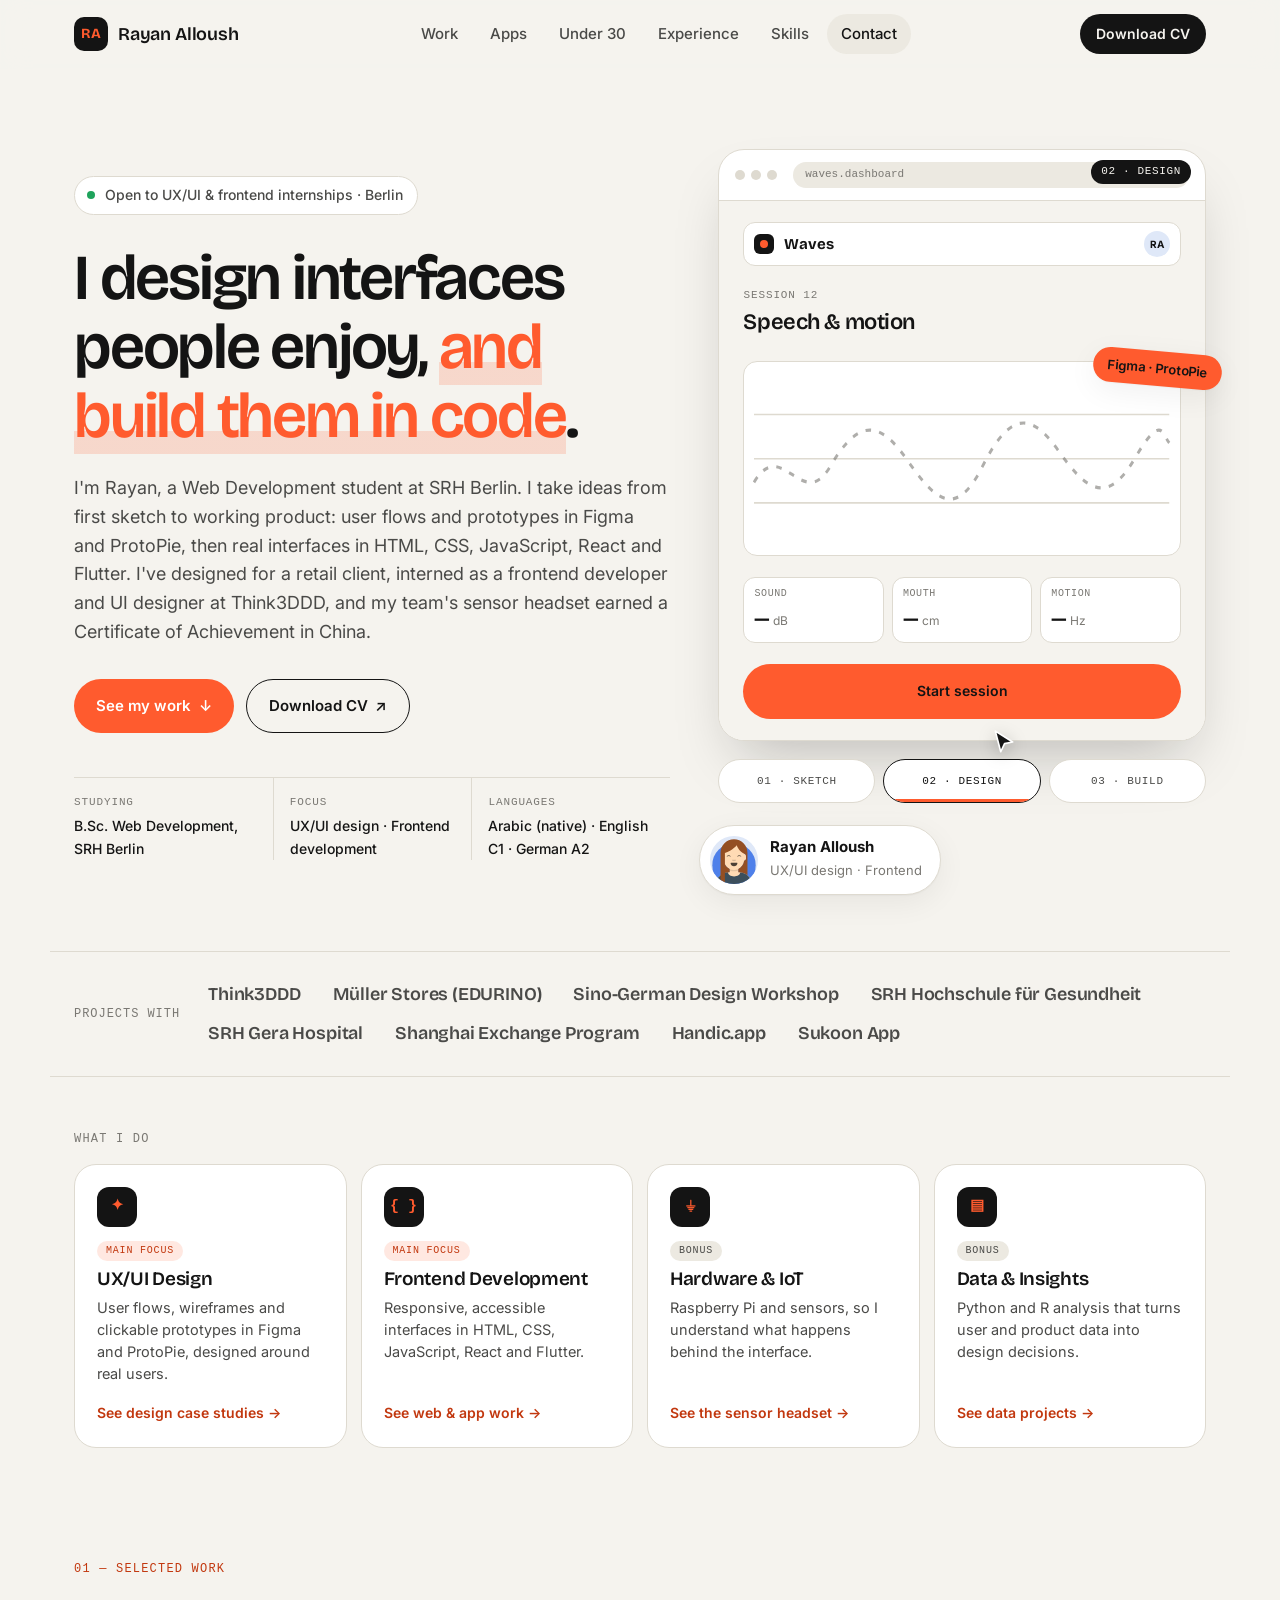
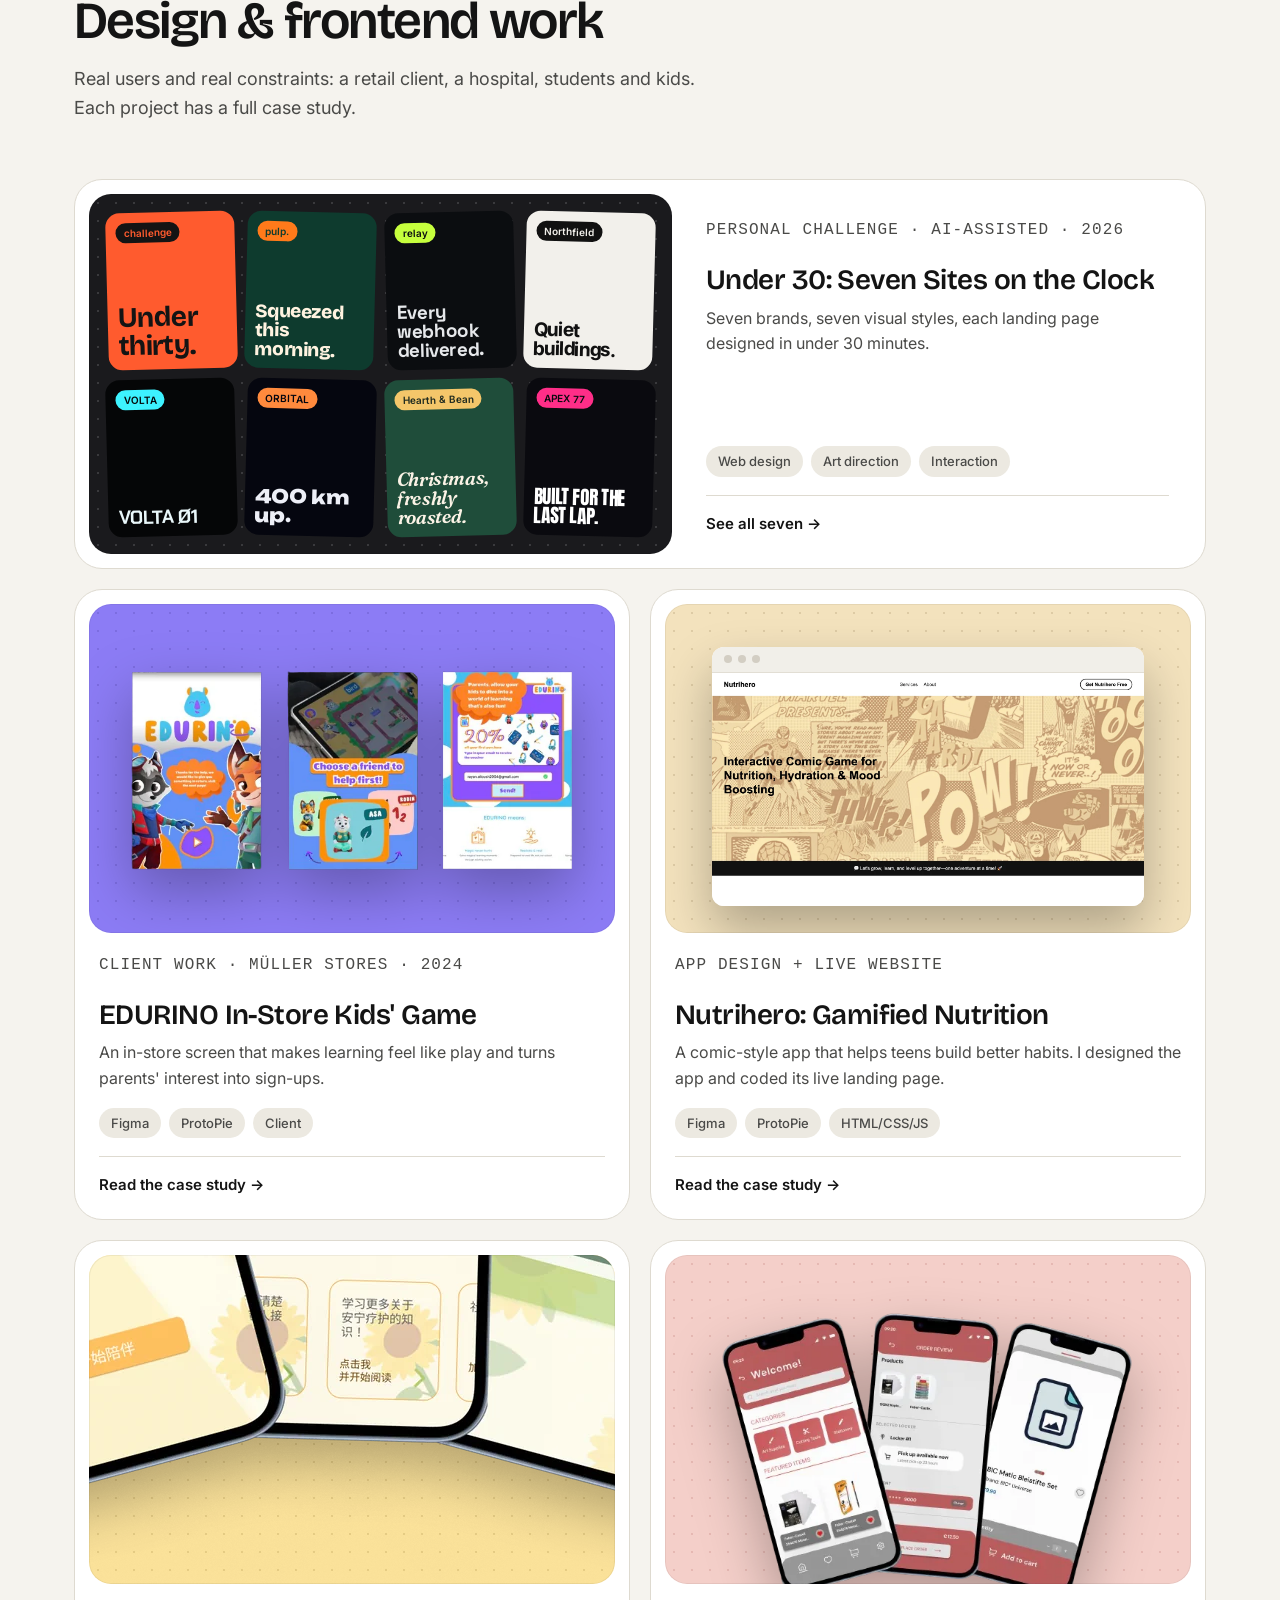
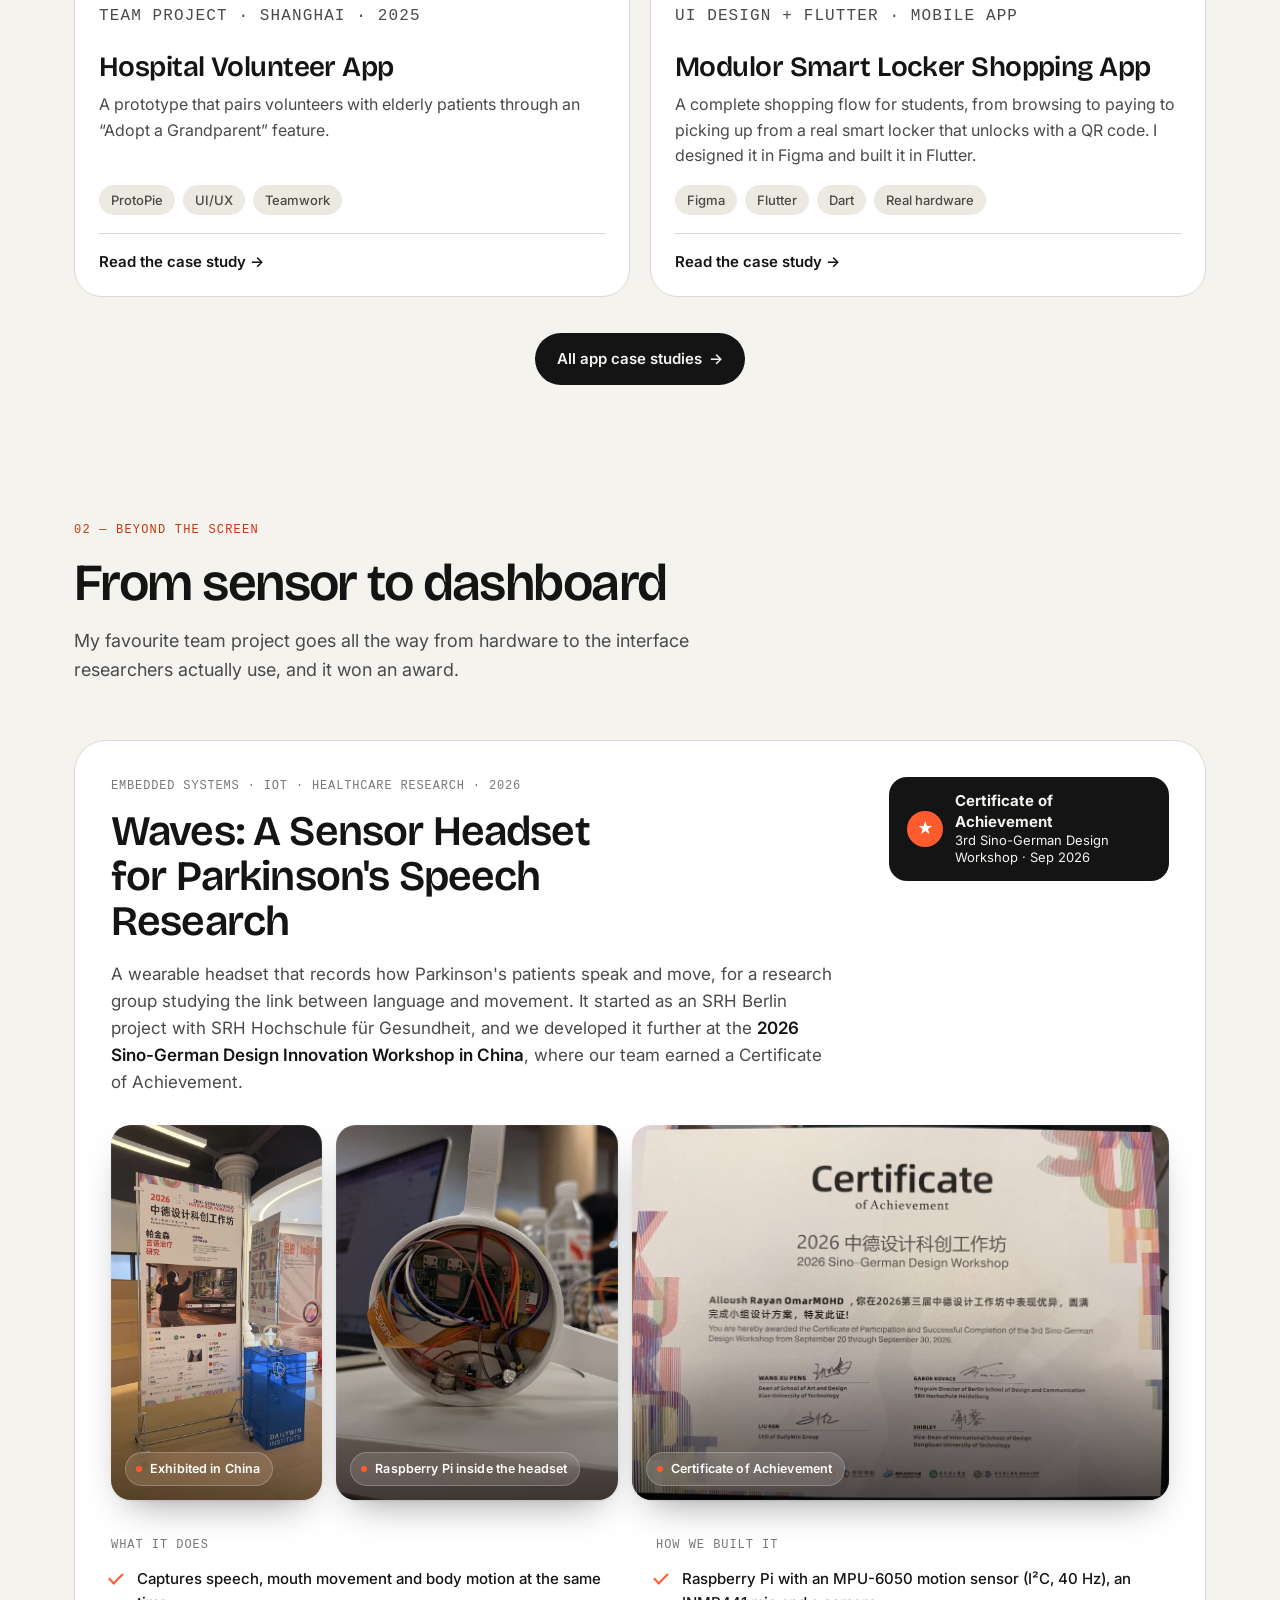
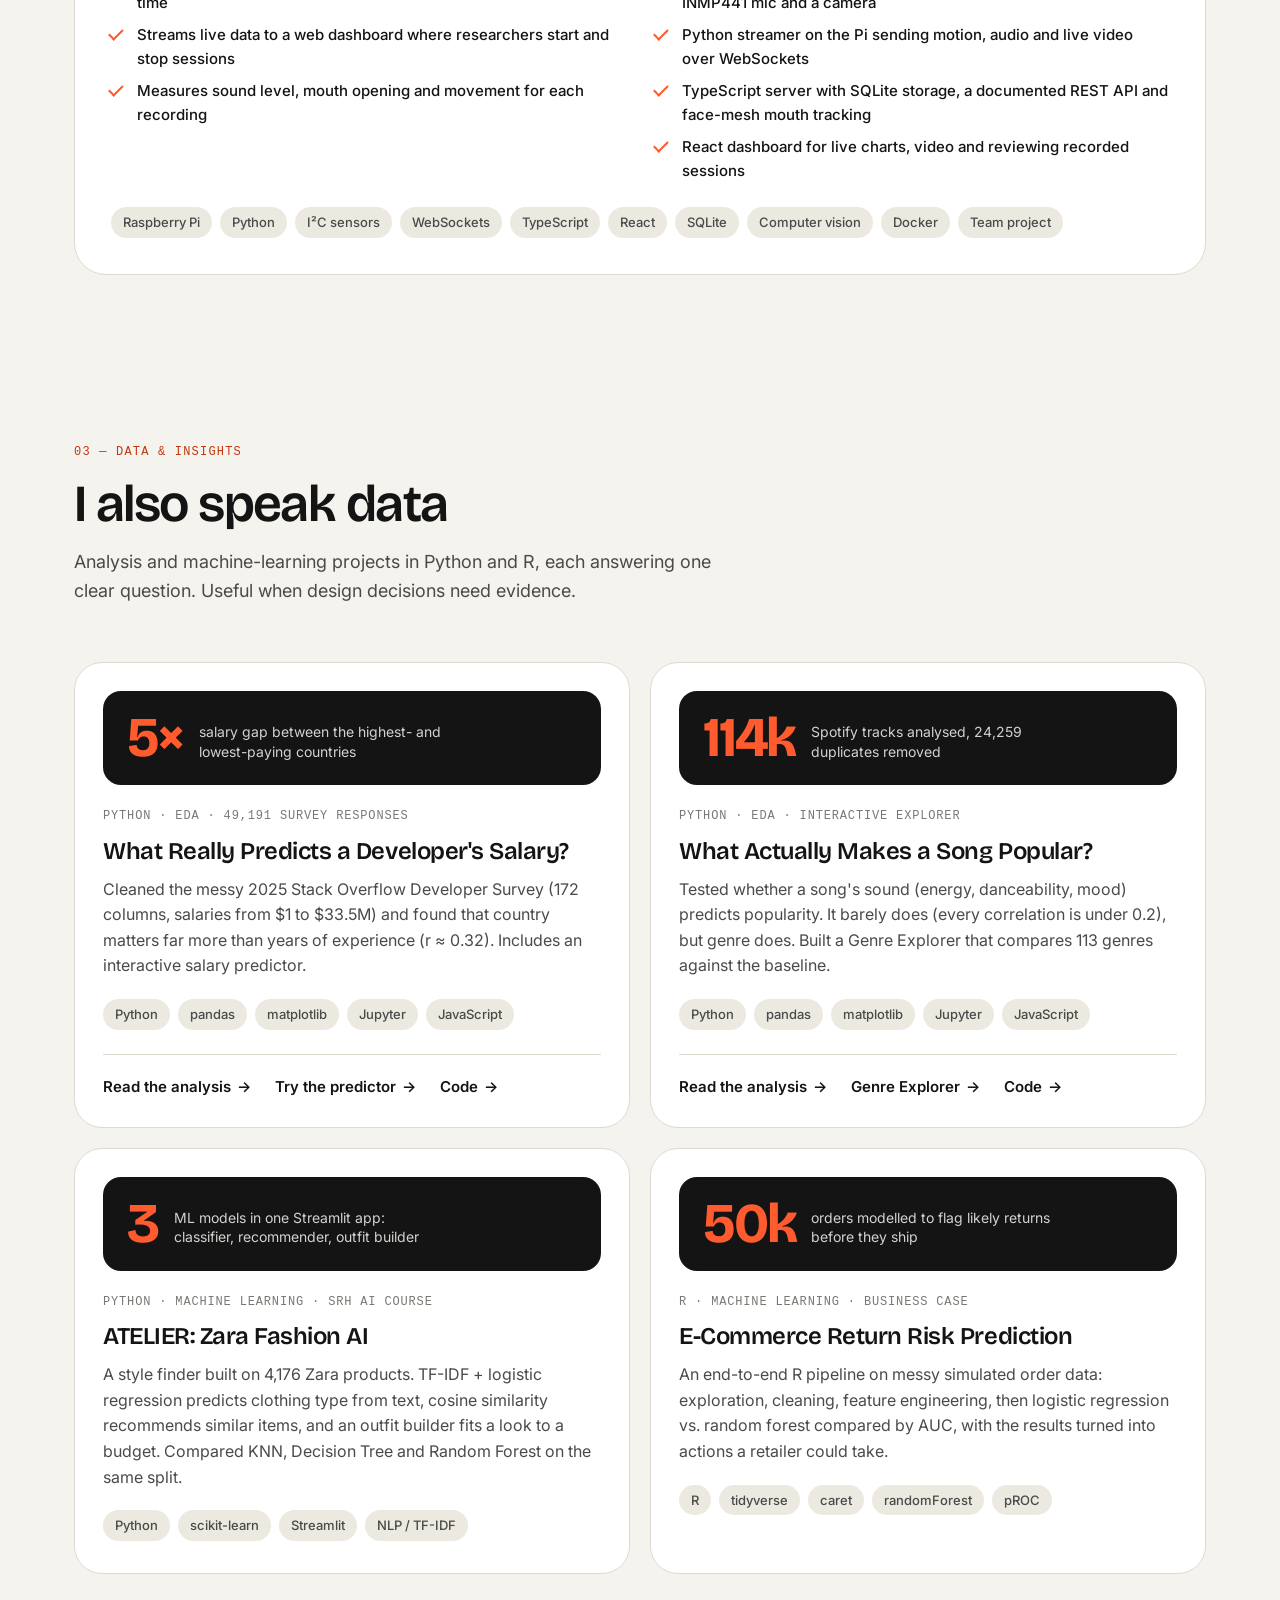
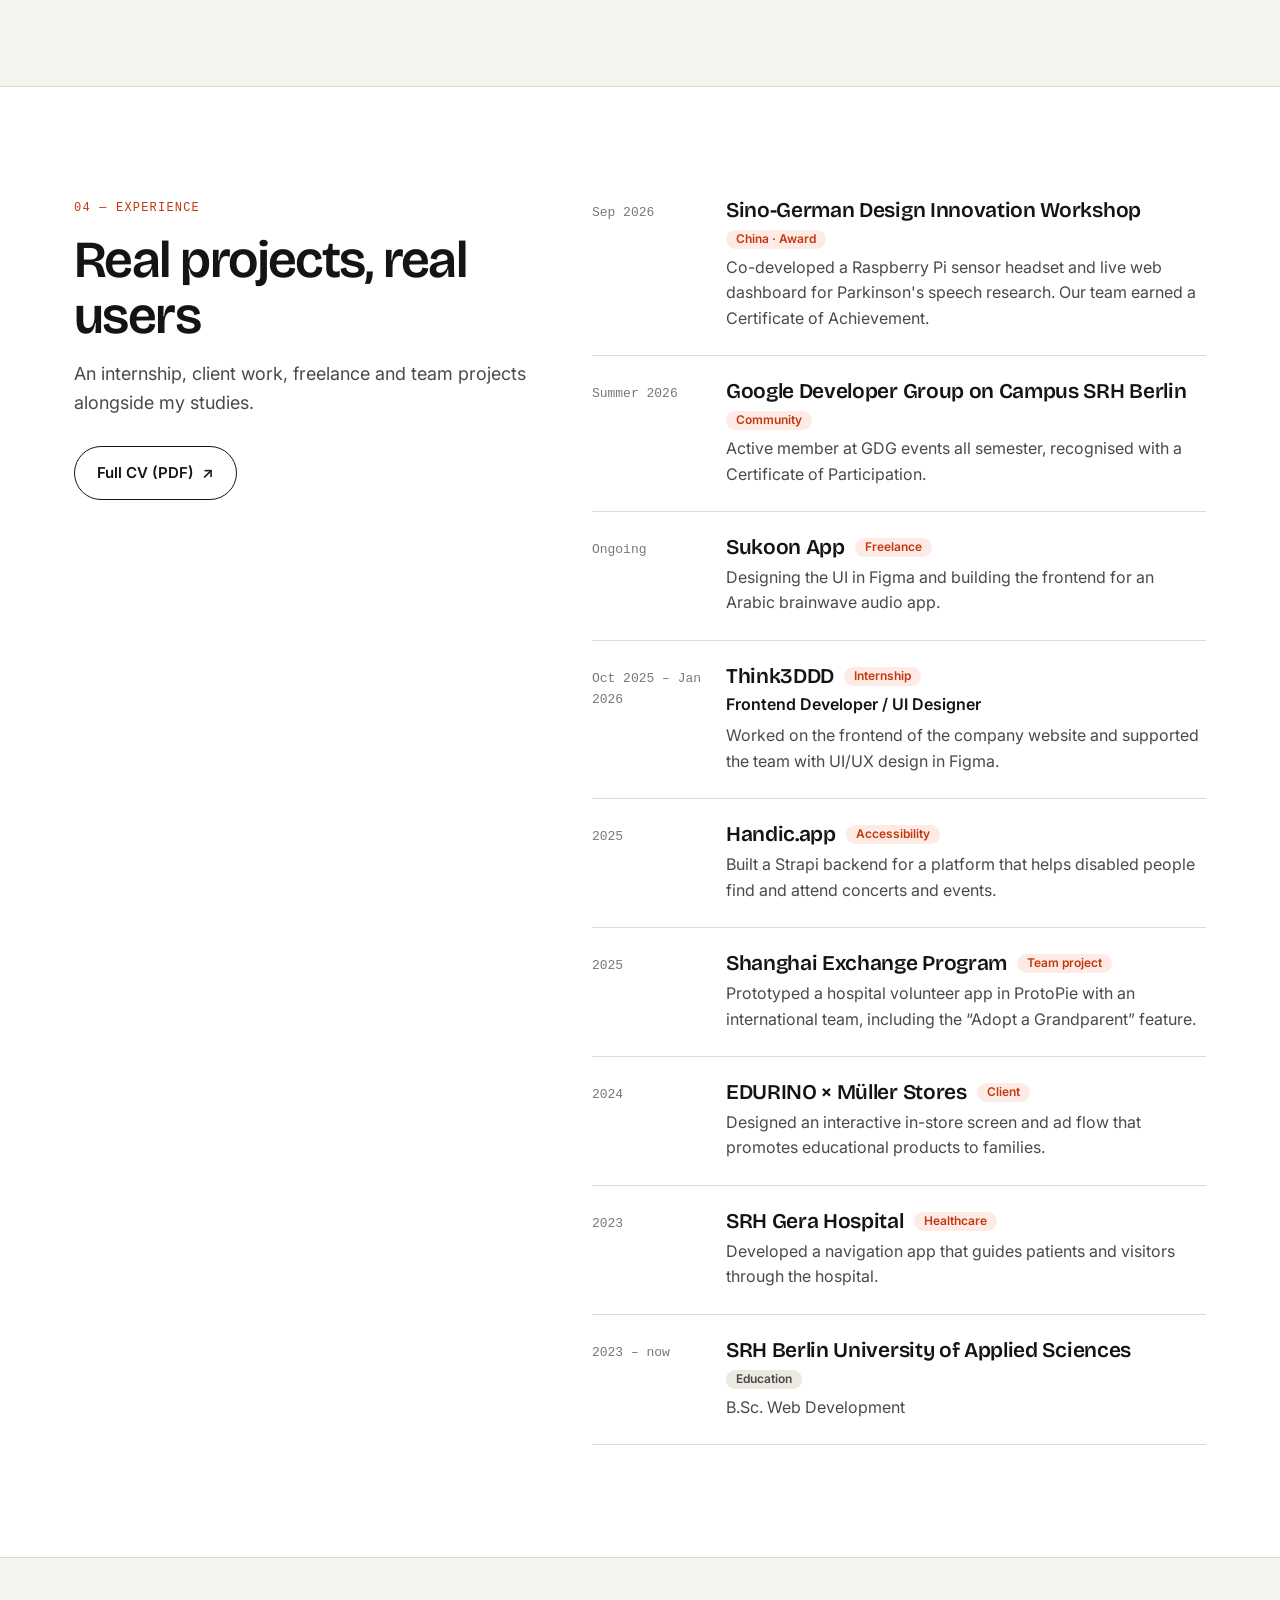
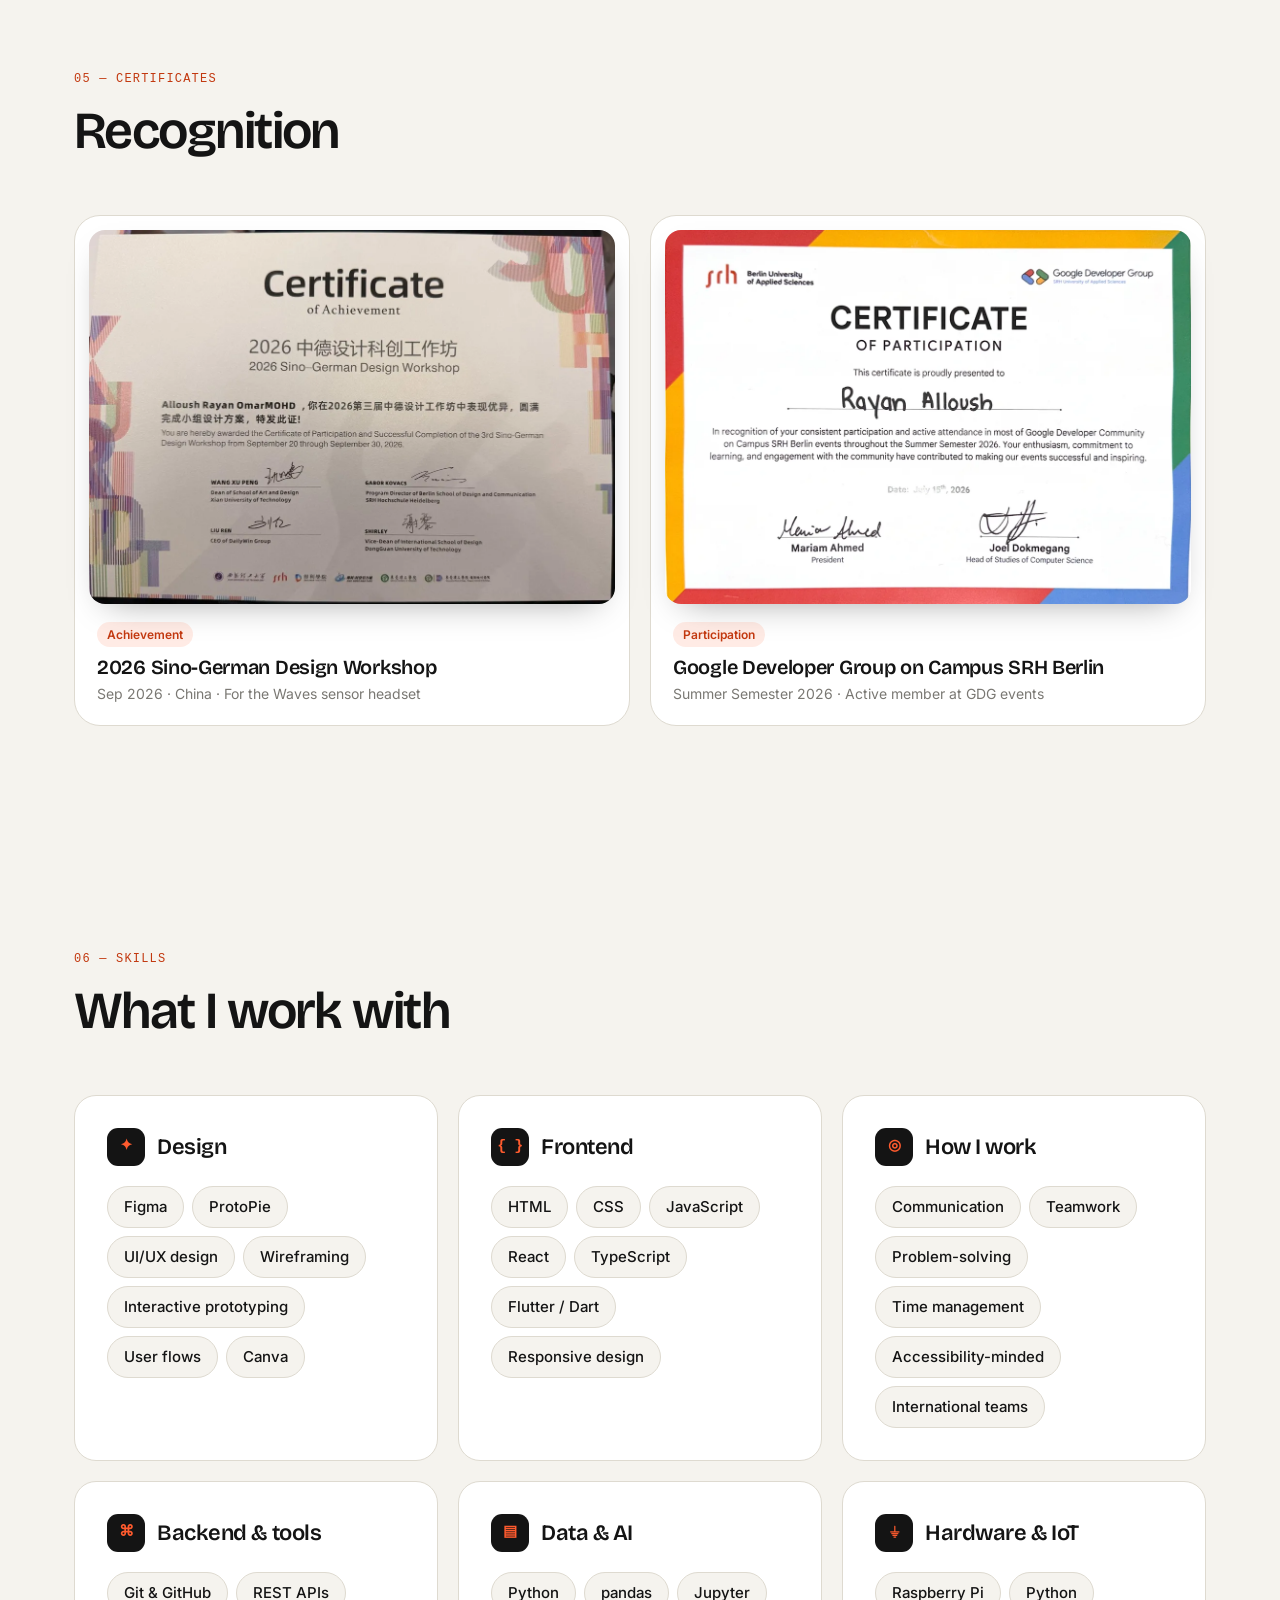
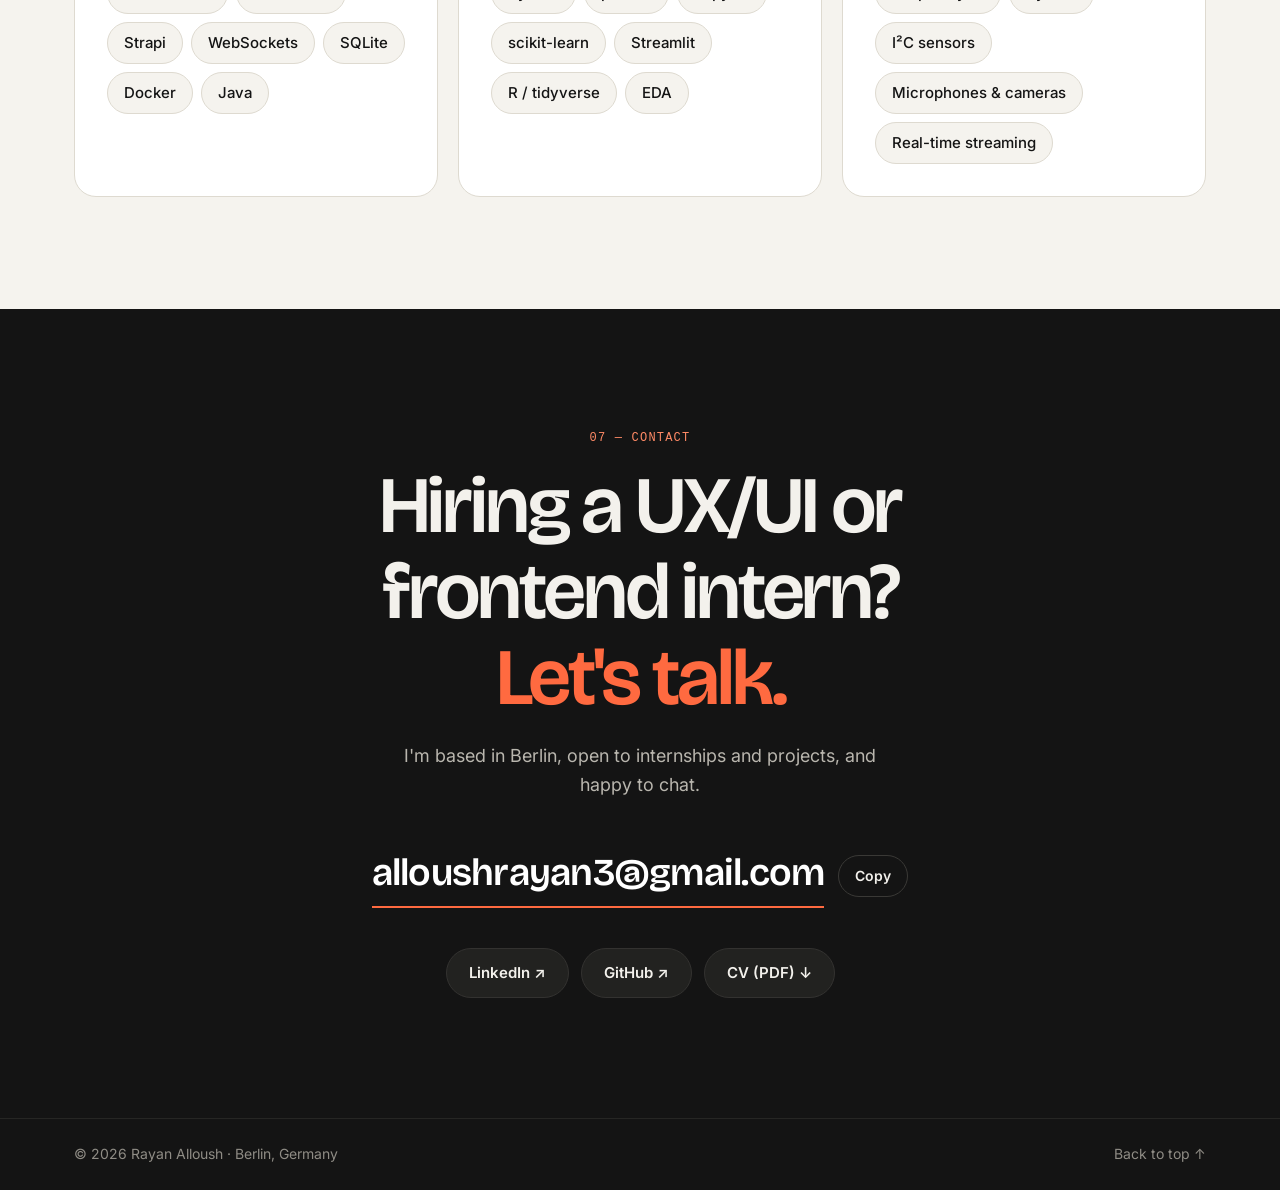
==== commit 2c37cd5b: "Publish updated portfolio with app case studies and Under 30 challenge Co-Authored-By: Claude Sonnet" ====
--- a/index.html
+++ b/index.html
@@ -3,13 +3,13 @@
 <head>
     <meta charset="UTF-8">
     <meta name="viewport" content="width=device-width, initial-scale=1.0">
-    <title>Rayan Alloush — Developer in Berlin · UX/UI, Frontend, IoT & Data</title>
-    <meta name="description" content="Rayan Alloush is a developer in Berlin open to UX/UI, frontend, IoT and embedded systems, and data roles.">
+    <title>Rayan Alloush — UX/UI Designer & Frontend Developer in Berlin</title>
+    <meta name="description" content="Rayan Alloush is a UX/UI designer and frontend developer in Berlin. He designs in Figma and ProtoPie and builds in HTML, CSS, JavaScript, React and Flutter.">
     <meta name="theme-color" content="#f5f3ee">
 
     <!-- Open Graph (link previews on LinkedIn, WhatsApp, Slack…) -->
-    <meta property="og:title" content="Rayan Alloush — Developer · UX/UI, Frontend, IoT & Data">
-    <meta property="og:description" content="Portfolio of Rayan Alloush, a Berlin-based developer working across UX/UI, frontend, IoT and embedded systems, and data.">
+    <meta property="og:title" content="Rayan Alloush — UX/UI Designer & Frontend Developer">
+    <meta property="og:description" content="I design interfaces people enjoy, and build them in code. Portfolio of Rayan Alloush, Berlin.">
     <meta property="og:image" content="https://rayray20044.github.io/Rayanalloush-portfolio/assets/og-waves.jpg">
     <meta property="og:url" content="https://rayray20044.github.io/Rayanalloush-portfolio/">
     <meta property="og:type" content="website">
@@ -18,7 +18,7 @@
     <link rel="icon" href="data:image/svg+xml,<svg xmlns='http://www.w3.org/2000/svg' viewBox='0 0 64 64'><rect width='64' height='64' rx='16' fill='%23141414'/><text x='50%' y='54%' dominant-baseline='middle' text-anchor='middle' font-family='Arial,sans-serif' font-weight='700' font-size='28' fill='%23ff5b2e'>RA</text></svg>">
     <link rel="preconnect" href="https://fonts.googleapis.com">
     <link rel="preconnect" href="https://fonts.gstatic.com" crossorigin>
-    <link href="https://fonts.googleapis.com/css2?family=Bricolage+Grotesque:opsz,wght@12..96,500;12..96,600;12..96,700&family=Inter:wght@400;500;600&display=swap" rel="stylesheet">
+    <link href="https://fonts.googleapis.com/css2?family=Bricolage+Grotesque:opsz,wght@12..96,500;12..96,600;12..96,700;12..96,800&family=Inter:wght@400;500;600&family=Space+Grotesk:wght@700&family=Inter+Tight:wght@700&family=Chakra+Petch:wght@700&family=Unbounded:wght@800&family=Fraunces:ital,opsz,wght@1,9..144,600&family=Anton&display=swap" rel="stylesheet">
     <link rel="stylesheet" href="style.css">
 </head>
 
@@ -34,10 +34,9 @@
         </a>
         <ul class="nav-links" id="navLinks">
             <li><a href="#work">Work</a></li>
-            <li><a href="#data">Data & AI</a></li>
-            <li><a href="#apps">Apps</a></li>
+            <li><a href="apps/">Apps</a></li>
+            <li><a href="under-30/">Under 30</a></li>
             <li><a href="#experience">Experience</a></li>
-            <li><a href="#certificates">Certificates</a></li>
             <li><a href="#skills">Skills</a></li>
             <li><a href="#contact">Contact</a></li>
         </ul>
@@ -53,15 +52,16 @@
 <!-- Hero -->
 <header class="hero container" id="top">
     <div class="hero-text">
-        <p class="status"><span class="status-dot" aria-hidden="true"></span>Open to UX/UI, frontend, IoT & data roles · Berlin</p>
+        <p class="status"><span class="status-dot" aria-hidden="true"></span>Open to UX/UI &amp; frontend internships · Berlin</p>
         <h1>
-            I build things end to end, <em>from idea to working product</em>.
+            I design interfaces people enjoy, <em>and build them in code</em>.
         </h1>
         <p class="hero-lead">
-            I'm Rayan, a developer studying at SRH Berlin. I like taking a problem all the way:
-            designing it in Figma, building it for web, mobile or a Raspberry Pi, and analysing the
-            data it produces. My team's sensor headset for Parkinson's research earned a Certificate of
-            Achievement in China, and I've interned as a developer at Think3DDD.
+            I'm Rayan, a Web Development student at SRH Berlin. I take ideas from first sketch to
+            working product: user flows and prototypes in Figma and ProtoPie, then real interfaces in
+            HTML, CSS, JavaScript, React and Flutter. I've designed for a retail client, interned as a
+            frontend developer and UI designer at Think3DDD, and my team's sensor headset earned a
+            Certificate of Achievement in China.
         </p>
         <div class="hero-cta">
             <a href="#work" class="btn btn-accent">See my work <span aria-hidden="true">↓</span></a>
@@ -69,20 +69,68 @@
         </div>
         <ul class="quick-facts" aria-label="Quick facts">
             <li><span class="qf-label">Studying</span><span>B.Sc. Web Development, SRH Berlin</span></li>
-            <li><span class="qf-label">Focus</span><span>UX/UI · Frontend · IoT & Embedded · Data</span></li>
+            <li><span class="qf-label">Focus</span><span>UX/UI design · Frontend development</span></li>
             <li><span class="qf-label">Languages</span><span>Arabic (native) · English C1 · German A2</span></li>
         </ul>
     </div>
 
-    <div class="hero-visual" aria-hidden="true">
-        <div class="hv-card hv-photo hv-1"><img src="assets/waves-headset.webp" alt=""></div>
-        <div class="hv-card hv-2"><img src="assets/srhmodularap.webp" alt=""></div>
-        <div class="hv-card hv-3"><img src="assets/comicbookdemo.webp" alt=""></div>
+    <div class="hero-build" id="build" data-stage="0">
+        <div class="bd-frame" role="img" aria-label="Animation: a rough sketch of a dashboard turns into a polished interface, then comes alive with live data">
+            <div class="bd-bar" aria-hidden="true"><span></span><span></span><span></span><span class="bd-url">waves.dashboard</span></div>
+            <span class="bd-stage-label" id="bdLabel" aria-hidden="true">01 · Sketch</span>
+            <div class="bd-screen" aria-hidden="true">
+                <svg class="bd-sketch" viewBox="0 0 360 400">
+                    <rect class="d1" x="18" y="16" width="324" height="36" rx="10"></rect>
+                    <circle class="d1" cx="37" cy="34" r="8"></circle>
+                    <path class="d1" d="M54 34 H112"></path>
+                    <circle class="d1" cx="321" cy="34" r="10"></circle>
+                    <path class="d2" d="M18 74 H96 M18 96 H200"></path>
+                    <rect class="d3" x="18" y="116" width="324" height="132" rx="14"></rect>
+                    <path class="d3" d="M34 210 L70 170 L104 196 L140 150 L178 186 L214 140 L252 176 L290 146 L326 166"></path>
+                    <rect class="d4" x="18" y="262" width="100" height="56" rx="12"></rect>
+                    <rect class="d4" x="130" y="262" width="100" height="56" rx="12"></rect>
+                    <rect class="d4" x="242" y="262" width="100" height="56" rx="12"></rect>
+                    <rect class="d5" x="18" y="336" width="324" height="44" rx="22"></rect>
+                    <path class="d5" d="M140 358 H220"></path>
+                    <text class="bd-note" x="208" y="108">← live chart?</text>
+                    <text class="bd-note" x="200" y="330">big, friendly CTA</text>
+                </svg>
+                <div class="bd-ui">
+                    <div class="bd-top"><span class="bd-logo"></span><b>Waves</b><span class="bd-ava">RA</span></div>
+                    <div class="bd-title"><small>Session 12</small><strong>Speech &amp; motion</strong></div>
+                    <div class="bd-chart">
+                        <svg viewBox="0 0 300 110" preserveAspectRatio="none">
+                            <path class="bd-grid" d="M0 27 H300 M0 55 H300 M0 83 H300"></path>
+                            <path class="bd-ghost" d="M0 70 C20 40 35 90 55 60 S90 30 110 55 S145 95 165 60 S200 25 220 50 S255 85 275 55 S295 40 300 45"></path>
+                            <path class="bd-area" d="M0 70 C20 40 35 90 55 60 S90 30 110 55 S145 95 165 60 S200 25 220 50 S255 85 275 55 S295 40 300 45 L300 110 L0 110 Z"></path>
+                            <path class="bd-line" d="M0 70 C20 40 35 90 55 60 S90 30 110 55 S145 95 165 60 S200 25 220 50 S255 85 275 55 S295 40 300 45"></path>
+                        </svg>
+                        <span class="bd-rec"><i></i>LIVE</span>
+                    </div>
+                    <div class="bd-stats">
+                        <div><small>Sound</small><b id="bdDb">—</b> dB</div>
+                        <div><small>Mouth</small><b id="bdMouth">—</b> cm</div>
+                        <div><small>Motion</small><b id="bdHz">—</b> Hz</div>
+                    </div>
+                    <div class="bd-btn"><span class="bd-off">Start session</span><span class="bd-on">Recording…</span></div>
+                </div>
+            </div>
+        </div>
+        <span class="bd-ship" aria-hidden="true"><i>✓</i>Shipped</span>
+        <span class="bd-chip bd-chip-0" aria-hidden="true">✎ Sketch the idea</span>
+        <span class="bd-chip bd-chip-1" aria-hidden="true">Figma · ProtoPie</span>
+        <span class="bd-chip bd-chip-2" aria-hidden="true">React · live data</span>
+        <svg class="bd-cursor" viewBox="0 0 24 24" aria-hidden="true"><path d="M4 2 L20 12 L12.5 13.5 L9 21 Z" fill="#141414" stroke="#fff" stroke-width="1.5" stroke-linejoin="round"></path></svg>
+        <div class="bd-steps" role="group" aria-label="Show a step of the animation">
+            <button type="button" data-step="0" aria-pressed="true"><span class="bd-prog"></span>01 · Sketch</button>
+            <button type="button" data-step="1" aria-pressed="false"><span class="bd-prog"></span>02 · Design</button>
+            <button type="button" data-step="2" aria-pressed="false"><span class="bd-prog"></span>03 · Build</button>
+        </div>
         <div class="hv-badge">
             <img src="assets/avatar-rayan.svg" alt="">
             <div>
                 <strong>Rayan Alloush</strong>
-                <span>Developer · UX/UI, Frontend, IoT & Data</span>
+                <span>UX/UI design · Frontend</span>
             </div>
         </div>
     </div>
@@ -92,10 +140,10 @@
 <section class="proof container" aria-label="Worked with">
     <p class="proof-label">Projects with</p>
     <ul class="proof-list">
+        <li>Think3DDD</li>
+        <li>Müller Stores (EDURINO)</li>
         <li>Sino-German Design Workshop</li>
         <li>SRH Hochschule für Gesundheit</li>
-        <li>Think3DDD</li>
-        <li>Müller Stores (EDURINO)</li>
         <li>SRH Gera Hospital</li>
         <li>Shanghai Exchange Program</li>
         <li>Handic.app</li>
@@ -104,42 +152,121 @@
 </section>
 
 <main>
-    <!-- Roles -->
+    <!-- What I do -->
     <section class="roles container" aria-labelledby="rolesTitle">
-        <h2 id="rolesTitle" class="roles-title">Roles I'm open to</h2>
+        <h2 id="rolesTitle" class="roles-title">What I do</h2>
         <div class="roles-grid">
-            <a class="role reveal" href="#apps">
+            <a class="role reveal" href="apps/">
                 <span class="role-icon" aria-hidden="true">✦</span>
+                <span class="role-tag role-tag-main">Main focus</span>
                 <h3>UX/UI Design</h3>
-                <p>Research, user flows and interactive prototypes in Figma and ProtoPie.</p>
-                <span class="role-link">See design work</span>
-            </a>
-            <a class="role reveal" href="#apps">
+                <p>User flows, wireframes and clickable prototypes in Figma and ProtoPie, designed around real users.</p>
+                <span class="role-link">See design case studies</span>
+            </a>
+            <a class="role reveal" href="#work">
                 <span class="role-icon" aria-hidden="true">{ }</span>
+                <span class="role-tag role-tag-main">Main focus</span>
                 <h3>Frontend Development</h3>
-                <p>Responsive websites and apps in HTML, CSS, JavaScript, React and Flutter.</p>
-                <span class="role-link">See web & app projects</span>
-            </a>
-            <a class="role reveal" href="#work">
+                <p>Responsive, accessible interfaces in HTML, CSS, JavaScript, React and Flutter.</p>
+                <span class="role-link">See web &amp; app work</span>
+            </a>
+            <a class="role role-bonus reveal" href="#hardware">
                 <span class="role-icon" aria-hidden="true">⏚</span>
-                <h3>IoT & Embedded Systems</h3>
-                <p>Raspberry Pi, sensors and real-time data streamed to a live dashboard.</p>
+                <span class="role-tag">Bonus</span>
+                <h3>Hardware &amp; IoT</h3>
+                <p>Raspberry Pi and sensors, so I understand what happens behind the interface.</p>
                 <span class="role-link">See the sensor headset</span>
             </a>
-            <a class="role reveal" href="#data">
+            <a class="role role-bonus reveal" href="#data">
                 <span class="role-icon" aria-hidden="true">▤</span>
-                <h3>Data & Machine Learning</h3>
-                <p>Cleaning, analysing and modelling real datasets in Python and R.</p>
+                <span class="role-tag">Bonus</span>
+                <h3>Data &amp; Insights</h3>
+                <p>Python and R analysis that turns user and product data into design decisions.</p>
                 <span class="role-link">See data projects</span>
             </a>
         </div>
     </section>
+
     <!-- Selected work -->
     <section id="work" class="section container">
         <div class="section-head reveal">
             <p class="eyebrow">01 — Selected work</p>
-            <h2>Featured project</h2>
-            <p class="section-intro">One project that uses everything: hardware, a server and API, a live dashboard and data processing.</p>
+            <h2>Design &amp; frontend work</h2>
+            <p class="section-intro">Real users and real constraints: a retail client, a hospital, students and kids. Each project has a full case study.</p>
+        </div>
+
+        <div class="work-grid">
+            <a class="work-card work-wide reveal" href="under-30/">
+                <div class="work-media stage stage-u30">
+                    <span class="u30-tiles" aria-hidden="true">
+                        <span class="u30-tile u30-lead"><span class="u30-chip">challenge</span><span class="u30-h">Under <em>thirty.</em></span></span>
+                        <span class="u30-tile" style="background:#0E3B2E;color:#FFF3E0"><span class="u30-chip" style="background:#FF7A1A;color:#0E3B2E">pulp.</span><span class="u30-h" style="font-family:'Bricolage Grotesque',sans-serif;font-weight:800">Squeezed this morning.</span></span>
+                        <span class="u30-tile" style="background:#0B0D10;color:#E6E8EB"><span class="u30-chip" style="background:#C6FF3D;color:#0B0D10">relay</span><span class="u30-h" style="font-family:'Space Grotesk',sans-serif;font-weight:700">Every webhook delivered.</span></span>
+                        <span class="u30-tile" style="background:#F2F0EB;color:#111"><span class="u30-chip" style="background:#111;color:#F2F0EB">Northfield</span><span class="u30-h" style="font-family:'Inter Tight',sans-serif;font-weight:700">Quiet buildings.</span></span>
+                        <span class="u30-tile" style="background:#050607;color:#E9F7FA"><span class="u30-chip" style="background:#3DF2FF;color:#050607">VOLTA</span><span class="u30-h" style="font-family:'Chakra Petch',sans-serif;font-weight:700;text-transform:uppercase">Volta Ø1</span></span>
+                        <span class="u30-tile" style="background:#05060F;color:#EDEFF7"><span class="u30-chip" style="background:#FF8A3D;color:#05060F">ORBITAL</span><span class="u30-h" style="font-family:'Unbounded',sans-serif;font-weight:800">400 km up.</span></span>
+                        <span class="u30-tile" style="background:#1F4D3A;color:#FBF3E6"><span class="u30-chip" style="background:#F4C66A;color:#1F2A1F">Hearth &amp; Bean</span><span class="u30-h" style="font-family:'Fraunces',serif;font-style:italic;font-weight:600">Christmas, freshly roasted.</span></span>
+                        <span class="u30-tile" style="background:#0A0A0F;color:#fff"><span class="u30-chip" style="background:#FF2E88;color:#0A0A0F">APEX 77</span><span class="u30-h" style="font-family:'Anton',sans-serif;text-transform:uppercase;font-weight:400">Built for the last lap.</span></span>
+                    </span>
+                </div>
+                <div class="work-body">
+                    <p class="case-meta">Personal challenge · AI-assisted · 2026</p>
+                    <h3>Under 30: Seven Sites on the Clock</h3>
+                    <p>Seven brands, seven visual styles, each landing page designed in under 30 minutes.</p>
+                    <ul class="tags"><li>Web design</li><li>Art direction</li><li>Interaction</li></ul>
+                    <span class="work-cta">See all seven</span>
+                </div>
+            </a>
+            <a class="work-card reveal" href="apps/#edurino">
+                <div class="work-media stage stage-edurino"><img class="shot shot-center" style="--w: 86%" src="assets/eduimg.webp" alt="EDURINO screens: character intro, a maze mini-game and a parent sign-up page" loading="lazy" width="1400" height="652"></div>
+                <div class="work-body">
+                    <p class="case-meta">Client work · Müller stores · 2024</p>
+                    <h3>EDURINO In-Store Kids' Game</h3>
+                    <p>An in-store screen that makes learning feel like play and turns parents' interest into sign-ups.</p>
+                    <ul class="tags"><li>Figma</li><li>ProtoPie</li><li>Client</li></ul>
+                    <span class="work-cta">Read the case study</span>
+                </div>
+            </a>
+            <a class="work-card reveal" href="apps/#nutrihero">
+                <div class="work-media stage stage-nutri"><div class="browser"><div class="browser-bar" aria-hidden="true"><i></i><i></i><i></i></div><img src="assets/nutrihero.webp" alt="Nutrihero landing page with a comic-book style hero" loading="lazy" width="1600" height="867"></div></div>
+                <div class="work-body">
+                    <p class="case-meta">App design + live website</p>
+                    <h3>Nutrihero: Gamified Nutrition</h3>
+                    <p>A comic-style app that helps teens build better habits. I designed the app and coded its live landing page.</p>
+                    <ul class="tags"><li>Figma</li><li>ProtoPie</li><li>HTML/CSS/JS</li></ul>
+                    <span class="work-cta">Read the case study</span>
+                </div>
+            </a>
+            <a class="work-card reveal" href="apps/#volunteer">
+                <div class="work-media stage stage-shanghai"><img class="shot" style="--w: 8okay0%; --b: -14%" src="assets/shanghai-app.webp" alt="Three phone screens of a Chinese-language hospital volunteer app with a sunflower theme" loading="lazy" width="1200" height="900"></div>
+                <div class="work-body">
+                    <p class="case-meta">Team project · Shanghai · 2025</p>
+                    <h3>Hospital Volunteer App</h3>
+                    <p>A prototype that pairs volunteers with elderly patients through an “Adopt a Grandparent” feature.</p>
+                    <ul class="tags"><li>ProtoPie</li><li>UI/UX</li><li>Teamwork</li></ul>
+                    <span class="work-cta">Read the case study</span>
+                </div>
+            </a>
+            <a class="work-card reveal" href="apps/#modulor">
+                <div class="work-media stage stage-modulor"><img class="shot" style="--w: 80%; --b: -7%" src="assets/srhmodularap.webp" alt="Three phone screens of the Modulor app: home with categories, order review and a product page" loading="lazy" width="1100" height="837"></div>
+                <div class="work-body">
+                    <p class="case-meta">UI design + Flutter · Mobile app</p>
+                    <h3>Modulor Smart Locker Shopping App</h3>
+                    <p>A complete shopping flow for students, from browsing to paying to picking up from a real smart locker that unlocks with a QR code. I designed it in Figma and built it in Flutter.</p>
+                    <ul class="tags"><li>Figma</li><li>Flutter</li><li>Dart</li><li>Real hardware</li></ul>
+                    <span class="work-cta">Read the case study</span>
+                </div>
+            </a>
+        </div>
+        <div class="work-more"><a href="apps/" class="btn btn-dark">All app case studies <span aria-hidden="true">→</span></a></div>
+    </section>
+
+    <!-- Beyond the screen: Waves -->
+    <section id="hardware" class="section container section-tight">
+        <div class="section-head reveal">
+            <p class="eyebrow">02 — Beyond the screen</p>
+            <h2>From sensor to dashboard</h2>
+            <p class="section-intro">My favourite team project goes all the way from hardware to the interface researchers actually use, and it won an award.</p>
         </div>
 
         <article class="case case-feature reveal">
@@ -202,9 +329,9 @@
     <!-- Data & AI -->
     <section id="data" class="section container section-tight">
         <div class="section-head reveal">
-            <p class="eyebrow">02 — Data & AI</p>
-            <h2>Data & machine learning</h2>
-            <p class="section-intro">Analysis and machine-learning projects in Python and R, each answering one clear question.</p>
+            <p class="eyebrow">03 — Data &amp; insights</p>
+            <h2>I also speak data</h2>
+            <p class="section-intro">Analysis and machine-learning projects in Python and R, each answering one clear question. Useful when design decisions need evidence.</p>
         </div>
         <div class="data-grid">
             <article class="data-card reveal">
@@ -251,121 +378,13 @@
         </div>
     </section>
 
-    <!-- Apps & web -->
-    <section id="apps" class="section container section-tight">
-        <div class="section-head reveal">
-            <p class="eyebrow">03 — Apps & web</p>
-            <h2>Apps, web & UX design</h2>
-            <p class="section-intro">From a Flutter app that unlocks real lockers to an in-store kids' game for Müller, designed in Figma and ProtoPie and built in code.</p>
-        </div>
-
-        <article class="case reveal" style="--tint: var(--tint-rose)">
-            <div class="case-media">
-                <img src="assets/srhmodularap.webp" alt="Three phone screens of the Modulor app: home with categories, order review and a product page" loading="lazy" width="1100" height="837">
-            </div>
-            <div class="case-body">
-                <p class="case-meta">University project · Mobile app</p>
-                <h3>Modulor Smart Locker Shopping App</h3>
-                <p>
-                    A full shopping flow for students: browse supplies, add to cart, pay, and pick up
-                    from a physical smart locker that unlocks with a QR code. Built with Flutter and Dart
-                    on a working backend connected to the real lockers.
-                </p>
-                <ul class="case-points">
-                    <li>Designed the UI and flows in Figma</li>
-                    <li>Built the app in Flutter connected to real locker hardware</li>
-                </ul>
-                <ul class="tags"><li>Flutter</li><li>Dart</li><li>Figma</li><li>Backend integration</li></ul>
-                <div class="case-links">
-                    <a href="https://github.com/rayray20044/srh_craft_shop1" target="_blank" rel="noopener" class="link-arrow">View code on GitHub</a>
-                    <a href="https://www.figma.com/design/4EZl0inavnkh6diNeqAtIE/Modulor-Smart-Locker-Shopping-App-DEMO?node-id=0-1&m=dev&t=LA4ffrCy0aglKOQd-1" target="_blank" rel="noopener" class="link-arrow">Figma file</a>
-                </div>
-            </div>
-        </article>
-
-        <article class="case case-flip reveal" style="--tint: var(--tint-sun)">
-            <div class="case-media">
-                <img src="assets/shanghai-app.webp" alt="Three phone screens of a Chinese-language hospital volunteer app with a sunflower theme" loading="lazy" width="1200" height="900">
-            </div>
-            <div class="case-body">
-                <p class="case-meta">Exchange program, Shanghai · 2025 · Team project</p>
-                <h3>Hospital Volunteer App</h3>
-                <p>
-                    During an exchange program in Shanghai, our team designed an app that helps hospitals
-                    organise volunteers. Its standout feature, <em>“Adopt a Grandparent”</em>, pairs
-                    volunteers with elderly patients to keep them company and engaged.
-                </p>
-                <ul class="case-points">
-                    <li>Built the interactive prototype in ProtoPie</li>
-                    <li>Designed for an international, Chinese-speaking audience</li>
-                </ul>
-                <ul class="tags"><li>ProtoPie</li><li>Figma</li><li>UI/UX</li><li>Teamwork</li></ul>
-                <div class="case-links">
-                    <a href="https://cloud.protopie.io/p/9296a58385120fe0f2a667f3" target="_blank" rel="noopener" class="link-arrow">Try the prototype</a>
-                </div>
-            </div>
-        </article>
-
-        <article class="case reveal" style="--tint: var(--tint-night)">
-            <div class="case-media case-media-stack">
-                <img src="assets/comicbookdemo.webp" alt="Three dark phone screens of the Nutrihero app: journeys, sign-in and a garden game" loading="lazy" width="1100" height="796">
-                <img src="assets/nutrihero.webp" alt="Nutrihero landing page with a comic-book style hero" loading="lazy" width="1600" height="867" class="stack-front">
-            </div>
-            <div class="case-body">
-                <p class="case-meta">Final project · App concept + website</p>
-                <h3>Nutrihero: Gamified Nutrition App</h3>
-                <p>
-                    A comic-style game that teaches teens how hydration and nutrition help focus and mood,
-                    made for students who struggle at school. I designed the app in Figma and ProtoPie, then
-                    built and launched its marketing landing page.
-                </p>
-                <ul class="case-points">
-                    <li>Game mechanics: daily challenges, journeys and a growing garden</li>
-                    <li>Coded the landing page in HTML, CSS and JavaScript</li>
-                </ul>
-                <ul class="tags"><li>Figma</li><li>ProtoPie</li><li>HTML</li><li>CSS</li><li>JavaScript</li></ul>
-                <div class="case-links">
-                    <a href="https://rayray20044.github.io/comicapp-landingpage/#" target="_blank" rel="noopener" class="link-arrow">Live website</a>
-                    <a href="https://www.figma.com/design/2maNGQBLMQociNPvhxImgU/comic-app-demo?node-id=0-1&m=dev&t=slIUgeJw5R8VKYdd-1" target="_blank" rel="noopener" class="link-arrow">App design in Figma</a>
-                </div>
-            </div>
-        </article>
-
-        <article class="case case-flip reveal" style="--tint: var(--tint-sky)">
-            <div class="case-media">
-                <button class="video-trigger" id="watchVideo" aria-label="Play the EDURINO demo video">
-                    <img src="assets/eduimg.webp" alt="EDURINO screens: character intro, a maze mini-game and a parent sign-up page" loading="lazy" width="1400" height="652">
-                    <span class="play"><svg viewBox="0 0 24 24" aria-hidden="true"><path d="M8 5v14l11-7z"/></svg>Watch demo · 0:44</span>
-                </button>
-            </div>
-            <div class="case-body">
-                <p class="case-meta">Client: Müller stores · 2024</p>
-                <h3>EDURINO In-Store Kids' Learning Game</h3>
-                <p>
-                    An interactive in-store screen that promotes EDURINO's educational products in Müller stores.
-                    Friendly characters, mini-games and certificates make learning feel like play, and a
-                    landing page turns interest into parent sign-ups.
-                </p>
-                <ul class="case-points">
-                    <li>Designed the screen prototype and ad flow in Figma and ProtoPie</li>
-                    <li>Built a working demo and landing page to present the concept</li>
-                </ul>
-                <ul class="tags"><li>Figma</li><li>ProtoPie</li><li>HTML</li><li>CSS</li><li>Client work</li></ul>
-                <div class="case-links">
-                    <a href="#" class="link-arrow" id="watchVideo2">Watch the demo video</a>
-                    <a href="https://www.figma.com/design/EyFsGDHsMFLqr67KSv1oiQ/EDURINO-%E2%80%93-Kids-Learning-Game-Prototype?node-id=0-1&m=dev&t=IkdIXlG1D6ljDL3z-1" target="_blank" rel="noopener" class="link-arrow">View design</a>
-                </div>
-            </div>
-        </article>
-    </section>
-
     <!-- Experience -->
     <section id="experience" class="section section-alt">
         <div class="container exp-grid">
             <div class="section-head reveal">
                 <p class="eyebrow">04 — Experience</p>
                 <h2>Real projects, real users</h2>
-                <p class="section-intro">An internship, freelance work and collaborations alongside my studies.</p>
+                <p class="section-intro">An internship, client work, freelance and team projects alongside my studies.</p>
                 <a href="assets/Rayan-Alloush-CV.pdf" class="btn btn-ghost" download>Full CV (PDF) <span aria-hidden="true">↗</span></a>
             </div>
 
@@ -374,21 +393,21 @@
                     <span class="tl-date">Sep 2026</span>
                     <div>
                         <h3>Sino-German Design Innovation Workshop <span class="tl-type">China · Award</span></h3>
-                        <p>Built a Raspberry Pi sensor headset for Parkinson's speech research with my team and earned a Certificate of Achievement.</p>
+                        <p>Co-developed a Raspberry Pi sensor headset and live web dashboard for Parkinson's speech research. Our team earned a Certificate of Achievement.</p>
                     </div>
                 </li>
                 <li>
                     <span class="tl-date">Summer 2026</span>
                     <div>
                         <h3>Google Developer Group on Campus SRH Berlin <span class="tl-type">Community</span></h3>
-                        <p>Certificate of Participation for consistent, active attendance at GDG events throughout the summer semester.</p>
-                    </div>
-                </li>
-                <li>
-                    <span class="tl-date">2023</span>
+                        <p>Active member at GDG events all semester, recognised with a Certificate of Participation.</p>
+                    </div>
+                </li>
+                <li>
+                    <span class="tl-date">Ongoing</span>
                     <div>
                         <h3>Sukoon App <span class="tl-type">Freelance</span></h3>
-                        <p>Frontend development and Figma UI/UX design for an Arabic brainwave audio app.</p>
+                        <p>Designing the UI in Figma and building the frontend for an Arabic brainwave audio app.</p>
                     </div>
                 </li>
                 <li>
@@ -396,28 +415,28 @@
                     <div>
                         <h3>Think3DDD <span class="tl-type">Internship</span></h3>
                         <p class="tl-role">Frontend Developer / UI Designer</p>
-                        <p>Contributed to the frontend development of the company website and supported UI/UX design in Figma.</p>
+                        <p>Worked on the frontend of the company website and supported the team with UI/UX design in Figma.</p>
                     </div>
                 </li>
                 <li>
                     <span class="tl-date">2025</span>
                     <div>
                         <h3>Handic.app <span class="tl-type">Accessibility</span></h3>
-                        <p>Built a Strapi backend that helps disabled users find and access concerts and events.</p>
+                        <p>Built a Strapi backend for a platform that helps disabled people find and attend concerts and events.</p>
                     </div>
                 </li>
                 <li>
                     <span class="tl-date">2025</span>
                     <div>
-                        <h3>Shanghai Exchange Program <span class="tl-type">Volunteer app</span></h3>
-                        <p>Designed a ProtoPie prototype for a hospital volunteer app, including “Adopt a Grandparent”.</p>
+                        <h3>Shanghai Exchange Program <span class="tl-type">Team project</span></h3>
+                        <p>Prototyped a hospital volunteer app in ProtoPie with an international team, including the “Adopt a Grandparent” feature.</p>
                     </div>
                 </li>
                 <li>
                     <span class="tl-date">2024</span>
                     <div>
                         <h3>EDURINO × Müller Stores <span class="tl-type">Client</span></h3>
-                        <p>Designed an interactive screen prototype promoting educational products in stores.</p>
+                        <p>Designed an interactive in-store screen and ad flow that promotes educational products to families.</p>
                     </div>
                 </li>
                 <li>
@@ -473,27 +492,27 @@
         <div class="skills reveal">
             <div class="skill-group">
                 <h3><span class="sg-icon" aria-hidden="true">✦</span>Design</h3>
-                <ul class="tags tags-lg"><li>Figma</li><li>ProtoPie</li><li>UI/UX design</li><li>Interactive prototyping</li><li>User flows</li><li>Canva</li></ul>
+                <ul class="tags tags-lg"><li>Figma</li><li>ProtoPie</li><li>UI/UX design</li><li>Wireframing</li><li>Interactive prototyping</li><li>User flows</li><li>Canva</li></ul>
             </div>
             <div class="skill-group">
                 <h3><span class="sg-icon" aria-hidden="true">{ }</span>Frontend</h3>
-                <ul class="tags tags-lg"><li>HTML</li><li>CSS</li><li>JavaScript</li><li>React</li><li>Flutter / Dart</li><li>Responsive design</li></ul>
-            </div>
-            <div class="skill-group">
-                <h3><span class="sg-icon" aria-hidden="true">⏚</span>Embedded & IoT</h3>
-                <ul class="tags tags-lg"><li>Raspberry Pi</li><li>Python</li><li>I²C sensors</li><li>Microphones & cameras</li><li>Real-time data streaming</li></ul>
-            </div>
-            <div class="skill-group">
-                <h3><span class="sg-icon" aria-hidden="true">▤</span>Data & AI</h3>
-                <ul class="tags tags-lg"><li>Python</li><li>pandas</li><li>matplotlib</li><li>Jupyter</li><li>scikit-learn</li><li>Streamlit</li><li>R / tidyverse</li><li>caret</li><li>EDA</li><li>Machine learning</li></ul>
-            </div>
-            <div class="skill-group">
-                <h3><span class="sg-icon" aria-hidden="true">⌘</span>Backend & tools</h3>
-                <ul class="tags tags-lg"><li>Strapi</li><li>TypeScript</li><li>REST APIs</li><li>WebSockets</li><li>SQLite</li><li>Java</li><li>Docker</li><li>Git & GitHub</li></ul>
+                <ul class="tags tags-lg"><li>HTML</li><li>CSS</li><li>JavaScript</li><li>React</li><li>TypeScript</li><li>Flutter / Dart</li><li>Responsive design</li></ul>
             </div>
             <div class="skill-group">
                 <h3><span class="sg-icon" aria-hidden="true">◎</span>How I work</h3>
-                <ul class="tags tags-lg"><li>Communication</li><li>Teamwork</li><li>Problem-solving</li><li>Time management</li><li>Accessibility-minded</li></ul>
+                <ul class="tags tags-lg"><li>Communication</li><li>Teamwork</li><li>Problem-solving</li><li>Time management</li><li>Accessibility-minded</li><li>International teams</li></ul>
+            </div>
+            <div class="skill-group">
+                <h3><span class="sg-icon" aria-hidden="true">⌘</span>Backend &amp; tools</h3>
+                <ul class="tags tags-lg"><li>Git &amp; GitHub</li><li>REST APIs</li><li>Strapi</li><li>WebSockets</li><li>SQLite</li><li>Docker</li><li>Java</li></ul>
+            </div>
+            <div class="skill-group">
+                <h3><span class="sg-icon" aria-hidden="true">▤</span>Data &amp; AI</h3>
+                <ul class="tags tags-lg"><li>Python</li><li>pandas</li><li>Jupyter</li><li>scikit-learn</li><li>Streamlit</li><li>R / tidyverse</li><li>EDA</li></ul>
+            </div>
+            <div class="skill-group">
+                <h3><span class="sg-icon" aria-hidden="true">⏚</span>Hardware &amp; IoT</h3>
+                <ul class="tags tags-lg"><li>Raspberry Pi</li><li>Python</li><li>I²C sensors</li><li>Microphones &amp; cameras</li><li>Real-time streaming</li></ul>
             </div>
         </div>
     </section>
@@ -502,8 +521,8 @@
     <section id="contact" class="contact">
         <div class="container contact-inner reveal">
             <p class="eyebrow eyebrow-light">07 — Contact</p>
-            <h2>Hiring for UX/UI, frontend,<br>IoT or data?<br><span>Let's talk.</span></h2>
-            <p class="contact-lead">I'm based in Berlin and happy to chat about roles, internships and projects.</p>
+            <h2>Hiring a UX/UI or<br>frontend intern?<br><span>Let's talk.</span></h2>
+            <p class="contact-lead">I'm based in Berlin, open to internships and projects, and happy to chat.</p>
             <div class="contact-email">
                 <a href="mailto:alloushrayan3@gmail.com" class="email-big">alloushrayan3@gmail.com</a>
                 <button class="copy-btn" id="copyEmail" data-email="alloushrayan3@gmail.com">Copy</button>
@@ -523,15 +542,6 @@
         <a href="#top">Back to top ↑</a>
     </div>
 </footer>
-
-<!-- Video dialog -->
-<dialog class="video-dialog" id="videoModal" aria-label="EDURINO demo video">
-    <button class="dialog-close" id="closeVideo" aria-label="Close video">×</button>
-    <video id="projectVideo" controls playsinline preload="none" poster="assets/edurino-poster.jpg">
-        <source src="assets/edurino-demo-web.mp4" type="video/mp4">
-        Your browser does not support the video tag.
-    </video>
-</dialog>
 
 <script>
     // Year
@@ -575,15 +585,52 @@
     }, { rootMargin: '-45% 0px -50% 0px' });
     sections.forEach(s => spy.observe(s));
 
-    // Video dialog
-    const modal = document.getElementById('videoModal');
-    const video = document.getElementById('projectVideo');
-    const openVideo = e => { e.preventDefault(); modal.showModal(); video.play().catch(() => {}); };
-    document.getElementById('watchVideo').addEventListener('click', openVideo);
-    document.getElementById('watchVideo2').addEventListener('click', openVideo);
-    document.getElementById('closeVideo').addEventListener('click', () => modal.close());
-    modal.addEventListener('click', e => { if (e.target === modal) modal.close(); });
-    modal.addEventListener('close', () => video.pause());
+    // Hero: idea → product build animation
+    (() => {
+        const root = document.getElementById('build');
+        if (!root) return;
+        const label = document.getElementById('bdLabel');
+        const buttons = [...root.querySelectorAll('.bd-steps button')];
+        const names = ['01 · Sketch', '02 · Design', '03 · Build'];
+        const durations = [3200, 3000, 4200];
+        const reduced = window.matchMedia('(prefers-reduced-motion: reduce)').matches;
+        const db = document.getElementById('bdDb'), mouth = document.getElementById('bdMouth'), hz = document.getElementById('bdHz');
+        let stage = 0, timer = null, ticker = null, clickTimer = null, paused = false;
+
+        function tick() {
+            db.textContent = Math.round(58 + Math.random() * 10);
+            mouth.textContent = (1.2 + Math.random() * 1.1).toFixed(1);
+            hz.textContent = 40;
+        }
+        function show(n) {
+            stage = n;
+            root.dataset.stage = n;
+            label.textContent = names[n];
+            root.style.setProperty('--bd-dur', durations[n] + 'ms');
+            buttons.forEach((b, i) => b.setAttribute('aria-pressed', i === n ? 'true' : 'false'));
+            clearInterval(ticker); clearTimeout(clickTimer); root.classList.remove('bd-click');
+            if (n === 2) { tick(); ticker = setInterval(tick, 450); }
+            else { db.textContent = mouth.textContent = hz.textContent = '—'; }
+            if (n === 1 && !reduced) clickTimer = setTimeout(() => root.classList.add('bd-click'), durations[1] - 350);
+        }
+        function schedule() {
+            clearTimeout(timer);
+            if (paused || reduced) return;
+            timer = setTimeout(() => { show((stage + 1) % 3); schedule(); }, durations[stage]);
+        }
+        function pause() { paused = true; root.classList.add('is-paused'); clearTimeout(timer); }
+        function resume() { paused = false; root.classList.remove('is-paused'); schedule(); }
+
+        buttons.forEach((b, i) => b.addEventListener('click', () => { show(i); schedule(); }));
+        root.addEventListener('mouseenter', pause);
+        root.addEventListener('mouseleave', resume);
+        root.addEventListener('focusin', pause);
+        root.addEventListener('focusout', e => { if (!root.contains(e.relatedTarget)) resume(); });
+        document.addEventListener('visibilitychange', () => { if (document.hidden) clearTimeout(timer); else if (!paused) schedule(); });
+
+        show(reduced ? 2 : 0);
+        schedule();
+    })();
 
     // Copy email
     const copyBtn = document.getElementById('copyEmail');
--- a/style.css
+++ b/style.css
@@ -11,7 +11,7 @@
     --ink-3: #7a7873;
     --line: #dedad0;
     --accent: #ff5b2e;
-    --accent-ink: #d63e14;
+    --accent-ink: #c2380f;
     --on-accent: #ffffff;
     --ok: #1fa35c;
 
@@ -550,3 +550,359 @@
     .certs { grid-template-columns: 1fr; }
     .status { font-size: 13px; }
 }
+
+/* ---------- Under 30 preview tiles ---------- */
+.u30-media { padding: 18px; }
+.u30-tiles {
+    width: 100%; height: 100%; display: grid; gap: 10px; text-decoration: none;
+    grid-template-columns: repeat(4, minmax(0, 1fr)); grid-template-rows: repeat(2, minmax(0, 1fr));
+}
+.u30-tile {
+    border-radius: 14px; padding: 10px; display: flex; flex-direction: column; justify-content: space-between;
+    overflow: hidden; min-width: 0; transition: transform .35s cubic-bezier(.2,.7,.2,1);
+}
+.u30-tile:nth-child(odd) { transform: rotate(-1.5deg); }
+.u30-tile:nth-child(even) { transform: rotate(1.5deg); }
+.u30-tiles:hover .u30-tile { transform: rotate(0) translateY(-2px); }
+.u30-chip {
+    align-self: flex-start; max-width: 100%; padding: 2px 8px; border-radius: 999px;
+    font: 600 10px/1.6 var(--font-body); white-space: nowrap; overflow: hidden; text-overflow: ellipsis;
+}
+.u30-h { font-size: clamp(13px, 1.5vw, 19px); line-height: 1; letter-spacing: -0.02em; overflow-wrap: anywhere; }
+.u30-lead { background: #ff5b2e; color: #141414; }
+.u30-lead .u30-chip { background: #141414; color: #ff5b2e; }
+.u30-lead .u30-h { font-family: var(--font-display); font-weight: 700; font-size: clamp(18px, 2.2vw, 28px); }
+.u30-lead em { font-style: normal; display: block; }
+@media (max-width: 560px) {
+    .u30-tiles { grid-template-columns: repeat(2, minmax(0, 1fr)); grid-template-rows: none; }
+    .u30-tile { aspect-ratio: 1.2; }
+}
+@media (prefers-reduced-motion: reduce) { .u30-tile { transform: none !important; transition: none; } }
+
+/* ---------- Work grid (homepage app cards) ---------- */
+.work-grid { display: grid; grid-template-columns: repeat(2, minmax(0, 1fr)); gap: 20px; }
+.work-card {
+    display: flex; flex-direction: column; text-decoration: none; color: var(--ink);
+    padding: 14px; border-radius: 28px; background: var(--surface); border: 1px solid var(--line);
+    transition: transform .3s cubic-bezier(.2,.7,.2,1), box-shadow .3s, border-color .3s;
+}
+.work-card:hover { transform: translateY(-4px); box-shadow: var(--shadow-lg); border-color: color-mix(in srgb, var(--accent) 45%, var(--line)); }
+.work-media {
+    border-radius: var(--radius); background: var(--tint); aspect-ratio: 16 / 10;
+    display: grid; place-items: center; padding: 22px; overflow: hidden;
+}
+.work-media img { width: 100%; height: 100%; object-fit: contain; transition: transform .6s cubic-bezier(.2,.7,.2,1); }
+.work-card:hover .work-media img { transform: scale(1.04); }
+.work-body { padding: 20px 10px 8px; display: flex; flex-direction: column; gap: 10px; flex: 1; }
+.work-body h3 { font-size: clamp(22px, 2.2vw, 28px); }
+.work-body > p { color: var(--ink-2); font-size: 16px; }
+.work-body .tags { margin-top: auto; padding-top: 6px; }
+.work-cta { margin-top: 8px; padding-top: 16px; border-top: 1px solid var(--line); font-weight: 600; font-size: 15px; color: var(--ink); }
+.work-cta::after { content: " →"; transition: margin .2s; }
+.work-card:hover .work-cta { color: var(--accent-ink); }
+.work-card:hover .work-cta::after { margin-left: 4px; }
+.work-wide { grid-column: 1 / -1; display: grid; grid-template-columns: 1.15fr 1fr; gap: 12px; align-items: stretch; }
+.work-wide .work-media { aspect-ratio: auto; min-height: 320px; }
+.work-wide .work-body { padding: 24px 22px 18px; justify-content: center; }
+@media (max-width: 860px) {
+    .work-grid { grid-template-columns: 1fr; }
+    .work-wide { grid-template-columns: 1fr; }
+    .work-wide .work-media { min-height: 0; aspect-ratio: 16 / 10; }
+}
+
+/* ---------- Case study pages ---------- */
+.cs-hero { padding-top: 56px; padding-bottom: 40px; }
+.cs-back { display: inline-flex; align-items: center; gap: 6px; font-size: 15px; font-weight: 600; text-decoration: none; color: var(--ink-2); margin-bottom: 36px; }
+.cs-back:hover { color: var(--accent-ink); }
+.cs-hero h1 { font-size: clamp(40px, 6vw, 76px); letter-spacing: -0.035em; max-width: 18ch; margin-top: 10px; }
+.cs-lead { margin-top: 22px; font-size: clamp(18px, 1.6vw, 21px); color: var(--ink-2); max-width: 60ch; }
+.cs-facts {
+    display: grid; grid-template-columns: repeat(4, minmax(0, 1fr));
+    margin-top: 44px; border-top: 1px solid var(--line); border-bottom: 1px solid var(--line);
+}
+.cs-facts li { padding: 18px 18px 18px 0; display: flex; flex-direction: column; gap: 4px; font-size: 15px; font-weight: 500; }
+.cs-facts li + li { padding-left: 18px; border-left: 1px solid var(--line); }
+.cs-hero .case-links { border-top: 0; padding-top: 0; margin-top: 28px; }
+
+.cs-cover {
+    border-radius: 32px; background: var(--tint); padding: clamp(20px, 4vw, 56px);
+    display: grid; place-items: center; overflow: hidden; border: 1px solid var(--line);
+}
+.cs-cover img, .cs-cover video { width: 100%; max-height: 640px; object-fit: contain; border-radius: 12px; }
+.cs-cover-duo { grid-template-columns: 1fr 1fr; gap: 24px; align-items: center; }
+
+.cs-section { display: grid; grid-template-columns: .8fr 1.2fr; gap: 56px; padding-top: 88px; padding-bottom: 8px; align-items: start; }
+.cs-section h2 { font-size: clamp(28px, 3.2vw, 40px); letter-spacing: -0.03em; }
+.cs-section .eyebrow { margin-bottom: 10px; }
+.cs-content > p { color: var(--ink-2); font-size: 18px; max-width: 62ch; }
+.cs-content > p + p { margin-top: 16px; }
+.cs-content .case-points li { font-size: 17px; font-weight: 500; }
+.cs-content .case-points { margin-top: 18px; gap: 12px; }
+
+.cs-steps { display: grid; grid-template-columns: repeat(auto-fit, minmax(200px, 1fr)); gap: 14px; margin-top: 8px; }
+.cs-step { padding: 22px; border-radius: var(--radius); background: var(--surface); border: 1px solid var(--line); display: flex; flex-direction: column; gap: 8px; }
+.cs-step .sg-icon { margin-bottom: 6px; }
+.cs-step h3 { font-size: 19px; letter-spacing: -0.015em; }
+.cs-step p { font-size: 15px; color: var(--ink-2); line-height: 1.5; }
+
+.cs-callout {
+    margin-top: 24px; padding: 24px 26px; border-radius: var(--radius);
+    background: color-mix(in srgb, var(--accent) 8%, var(--surface)); border: 1px solid color-mix(in srgb, var(--accent) 25%, var(--line));
+}
+.cs-callout strong { display: block; font-family: var(--font-display); font-size: 20px; margin-bottom: 6px; }
+.cs-callout p { color: var(--ink-2); }
+
+.cs-todo { background: color-mix(in srgb, var(--accent) 12%, transparent); outline: 1.5px dashed var(--accent); outline-offset: 2px; border-radius: 4px; padding: 0 4px; }
+
+.cs-next { margin-top: 112px; margin-bottom: 112px; }
+.cs-next-card {
+    display: grid; grid-template-columns: 1fr auto; align-items: center; gap: 24px;
+    padding: 32px 36px; border-radius: 32px; background: var(--surface); border: 1px solid var(--line);
+    text-decoration: none; color: var(--ink); transition: transform .3s, box-shadow .3s;
+}
+.cs-next-card:hover { transform: translateY(-4px); box-shadow: var(--shadow-lg); }
+.cs-next-card h2 { font-size: clamp(28px, 4vw, 48px); letter-spacing: -0.03em; }
+.cs-next-arrow {
+    width: 64px; height: 64px; border-radius: 50%; display: grid; place-items: center;
+    background: var(--ink); color: var(--accent); font-size: 26px; transition: transform .3s;
+}
+.cs-next-card:hover .cs-next-arrow { transform: translateX(6px); }
+
+@media (max-width: 860px) {
+    .cs-facts { grid-template-columns: repeat(2, minmax(0, 1fr)); }
+    .cs-facts li:nth-child(3) { padding-left: 0; border-left: 0; }
+    .cs-facts li:nth-child(n+3) { border-top: 1px solid var(--line); }
+    .cs-section { grid-template-columns: 1fr; gap: 20px; padding-top: 64px; }
+    .cs-cover-duo { grid-template-columns: 1fr; }
+    .cs-next-card { padding: 24px; }
+}
+
+/* ---------- Hero: idea → product build animation ---------- */
+.hero-build { position: relative; width: 100%; max-width: 500px; justify-self: center; padding: 8px 0 92px; }
+.bd-frame {
+    position: relative; border-radius: 26px; background: var(--surface); border: 1px solid var(--line);
+    box-shadow: var(--shadow-lg); overflow: hidden;
+}
+.bd-bar { display: flex; align-items: center; gap: 6px; padding: 12px 16px; border-bottom: 1px solid var(--line); }
+.bd-bar > span:not(.bd-url) { width: 10px; height: 10px; border-radius: 50%; background: var(--line); }
+.bd-url {
+    margin-left: 10px; flex: 1; padding: 4px 12px; border-radius: 999px; background: var(--surface-2);
+    font-family: var(--font-mono); font-size: 11px; color: var(--ink-3);
+}
+.bd-stage-label {
+    position: absolute; top: 10px; right: 14px; padding: 3px 10px; border-radius: 999px;
+    font-family: var(--font-mono); font-size: 11px; letter-spacing: .06em; text-transform: uppercase;
+    background: var(--ink); color: var(--bg);
+}
+.bd-screen { position: relative; aspect-ratio: 360 / 400; background: var(--bg); }
+
+/* Stage 1 — the sketch */
+.bd-sketch { position: absolute; inset: 0; width: 100%; height: 100%; color: var(--ink-3); transition: opacity .6s ease; }
+.bd-sketch path, .bd-sketch rect, .bd-sketch circle { fill: none; stroke: currentColor; stroke-width: 2; stroke-linecap: round; stroke-linejoin: round; stroke-dasharray: 700; stroke-dashoffset: 700; }
+.bd-sketch .bd-note { font-family: var(--font-mono); font-size: 10px; fill: var(--accent-ink); stroke: none; opacity: 0; }
+.hero-build[data-stage="0"] .bd-sketch path,
+.hero-build[data-stage="0"] .bd-sketch rect,
+.hero-build[data-stage="0"] .bd-sketch circle { animation: bd-draw 1.6s cubic-bezier(.4,.1,.3,1) forwards; }
+.hero-build[data-stage="0"] .bd-sketch .d2 { animation-delay: .25s; }
+.hero-build[data-stage="0"] .bd-sketch .d3 { animation-delay: .5s; }
+.hero-build[data-stage="0"] .bd-sketch .d4 { animation-delay: .75s; }
+.hero-build[data-stage="0"] .bd-sketch .d5 { animation-delay: 1s; }
+.hero-build[data-stage="0"] .bd-sketch .bd-note { animation: bd-fade .4s ease 1.6s forwards; }
+.hero-build:not([data-stage="0"]) .bd-sketch { opacity: 0; }
+@keyframes bd-draw { to { stroke-dashoffset: 0; } }
+@keyframes bd-fade { to { opacity: 1; } }
+
+/* Stage 2 — the polished UI */
+.bd-ui {
+    position: absolute; inset: 0; padding: 4.5% 5%; display: flex; flex-direction: column; gap: 4.2%;
+    opacity: 0; transform: translateY(10px) scale(.98); transition: opacity .6s ease, transform .6s cubic-bezier(.2,.7,.2,1);
+}
+.hero-build:not([data-stage="0"]) .bd-ui { opacity: 1; transform: none; }
+.bd-top {
+    display: flex; align-items: center; gap: 10px; padding: 8px 10px; border-radius: 12px;
+    background: var(--surface); border: 1px solid var(--line); font-family: var(--font-display); font-size: 15px;
+}
+.bd-logo { width: 20px; height: 20px; border-radius: 6px; background: var(--ink); position: relative; }
+.bd-logo::after { content: ""; position: absolute; inset: 6px; border-radius: 50%; background: var(--accent); }
+.bd-ava {
+    margin-left: auto; width: 26px; height: 26px; border-radius: 50%; display: grid; place-items: center;
+    background: var(--tint-sky); color: var(--ink); font-size: 10px; font-weight: 700; font-family: var(--font-body);
+}
+.bd-title small { display: block; font-family: var(--font-mono); font-size: 11px; text-transform: uppercase; letter-spacing: .08em; color: var(--ink-3); }
+.bd-title strong { font-family: var(--font-display); font-size: clamp(18px, 2vw, 22px); letter-spacing: -0.02em; font-weight: 600; }
+.bd-chart {
+    position: relative; flex: 1; min-height: 0; border-radius: 14px; background: var(--surface); border: 1px solid var(--line); padding: 10px;
+}
+.bd-chart svg { width: 100%; height: 100%; display: block; overflow: visible; }
+.bd-grid { stroke: var(--line); stroke-width: 1; }
+.bd-ghost { fill: none; stroke: var(--ink-3); stroke-width: 2; stroke-dasharray: 4 6; opacity: .6; transition: opacity .4s; }
+.bd-line { fill: none; stroke: var(--accent); stroke-width: 3; stroke-linecap: round; stroke-dasharray: 520; stroke-dashoffset: 520; }
+.bd-area { fill: color-mix(in srgb, var(--accent) 14%, transparent); opacity: 0; transition: opacity .8s ease .6s; }
+.hero-build[data-stage="2"] .bd-ghost { opacity: 0; }
+.hero-build[data-stage="2"] .bd-line { animation: bd-draw 1.6s cubic-bezier(.4,.1,.3,1) forwards; }
+.hero-build[data-stage="2"] .bd-area { opacity: 1; }
+.bd-rec {
+    position: absolute; top: 10px; right: 10px; display: inline-flex; align-items: center; gap: 6px;
+    padding: 3px 9px; border-radius: 999px; background: var(--ink); color: var(--bg);
+    font-family: var(--font-mono); font-size: 10px; letter-spacing: .08em; opacity: 0; transition: opacity .3s;
+}
+.bd-rec i { width: 7px; height: 7px; border-radius: 50%; background: #ff4d4d; animation: bd-blink 1s steps(2) infinite; }
+.hero-build[data-stage="2"] .bd-rec { opacity: 1; }
+@keyframes bd-blink { 50% { opacity: .2; } }
+.bd-stats { display: grid; grid-template-columns: repeat(3, minmax(0, 1fr)); gap: 8px; }
+.bd-stats div { padding: 8px 10px; border-radius: 12px; background: var(--surface); border: 1px solid var(--line); font-size: 12px; color: var(--ink-3); }
+.bd-stats small { display: block; font-family: var(--font-mono); font-size: 10px; text-transform: uppercase; letter-spacing: .06em; }
+.bd-stats b { font-family: var(--font-display); font-size: 20px; color: var(--ink); font-weight: 600; font-variant-numeric: tabular-nums; }
+.bd-btn {
+    position: relative; display: grid; place-items: center; height: 11%; border-radius: 999px;
+    background: var(--accent); color: #141414; font-weight: 600; font-size: 14px; transition: background .3s, color .3s, transform .15s;
+}
+.bd-btn span { grid-area: 1 / 1; transition: opacity .25s; }
+.bd-btn .bd-on { opacity: 0; }
+.hero-build[data-stage="2"] .bd-btn { background: var(--ink); color: var(--bg); }
+.hero-build[data-stage="2"] .bd-btn .bd-off { opacity: 0; }
+.hero-build[data-stage="2"] .bd-btn .bd-on { opacity: 1; }
+
+/* Stage 3 — shipped */
+.bd-ship {
+    position: absolute; right: -10px; top: 70px; z-index: 3; display: inline-flex; align-items: center; gap: 8px;
+    padding: 9px 16px 9px 10px; border-radius: 999px; background: var(--surface); border: 1px solid var(--line); box-shadow: var(--shadow);
+    font-weight: 600; font-size: 14px; opacity: 0; transform: translateY(8px) scale(.9);
+    transition: opacity .4s ease, transform .5s cubic-bezier(.3,1.6,.5,1);
+}
+.bd-ship i { width: 22px; height: 22px; border-radius: 50%; display: grid; place-items: center; background: var(--ok); color: #fff; font-style: normal; font-size: 12px; }
+.hero-build[data-stage="2"] .bd-ship { opacity: 1; transform: none; transition-delay: 1.2s; }
+
+/* Floating tool chips */
+.bd-chip {
+    position: absolute; z-index: 3; padding: 7px 14px; border-radius: 999px; background: var(--ink); color: var(--bg);
+    font-size: 13px; font-weight: 600; box-shadow: var(--shadow); opacity: 0; transform: translateY(8px);
+    transition: opacity .4s ease, transform .4s ease;
+}
+.bd-chip-0 { left: -18px; top: 120px; transform: translateY(8px) rotate(-6deg); }
+.bd-chip-1 { right: -16px; top: 210px; transform: translateY(8px) rotate(5deg); background: var(--accent); color: #141414; }
+.bd-chip-2 { left: -14px; top: 300px; transform: translateY(8px) rotate(-4deg); }
+.hero-build[data-stage="0"] .bd-chip-0,
+.hero-build[data-stage="1"] .bd-chip-1,
+.hero-build[data-stage="2"] .bd-chip-2 { opacity: 1; }
+.hero-build[data-stage="0"] .bd-chip-0 { transform: rotate(-6deg); }
+.hero-build[data-stage="1"] .bd-chip-1 { transform: rotate(5deg); }
+.hero-build[data-stage="2"] .bd-chip-2 { transform: rotate(-4deg); }
+
+/* Animated cursor */
+.bd-cursor {
+    position: absolute; z-index: 4; width: 26px; height: 26px; left: 30%; top: 30%; pointer-events: none;
+    transition: left 1.1s cubic-bezier(.5,0,.2,1), top 1.1s cubic-bezier(.5,0,.2,1);
+    filter: drop-shadow(0 4px 8px rgb(0 0 0 / .25));
+}
+.hero-build[data-stage="0"] .bd-cursor { left: 62%; top: 44%; }
+.hero-build[data-stage="1"] .bd-cursor { left: 56%; top: 78%; }
+.hero-build[data-stage="2"] .bd-cursor { left: 74%; top: 40%; }
+.hero-build[data-stage="1"].bd-click .bd-btn { transform: scale(.96); }
+
+/* Step controls */
+.bd-steps { display: flex; gap: 8px; margin-top: 18px; }
+.bd-steps button {
+    position: relative; flex: 1; overflow: hidden; padding: 10px 8px; border-radius: 999px;
+    border: 1px solid var(--line); background: var(--surface); color: var(--ink-2);
+    font-family: var(--font-mono); font-size: 11px; letter-spacing: .06em; text-transform: uppercase; min-height: 44px;
+}
+.bd-steps button[aria-pressed="true"] { color: var(--ink); border-color: var(--ink); }
+.bd-prog { position: absolute; left: 0; bottom: 0; height: 3px; width: 0; background: var(--accent); }
+.bd-steps button[aria-pressed="true"] .bd-prog { animation: bd-prog var(--bd-dur, 3s) linear forwards; }
+.hero-build.is-paused .bd-steps button[aria-pressed="true"] .bd-prog { animation-play-state: paused; }
+@keyframes bd-prog { to { width: 100%; } }
+.bd-hint { margin-top: 8px; text-align: center; font-size: 12px; color: var(--ink-3); }
+
+.hero-build .hv-badge { left: -4%; bottom: 0; }
+
+@media (max-width: 1000px) {
+    .hero-build { margin: 8px auto 0; }
+    .hero-build .hv-badge { left: 0; }
+}
+@media (max-width: 560px) {
+    .bd-chip, .bd-ship { display: none; }
+    .bd-stats b { font-size: 16px; }
+}
+@media (prefers-reduced-motion: reduce) {
+    .bd-cursor { display: none; }
+    .bd-sketch { display: none; }
+    .bd-line { stroke-dashoffset: 0; }
+}
+
+/* ---------- Roles: primary vs bonus ---------- */
+.role-bonus { opacity: .92; }
+.role-tag {
+    align-self: flex-start; padding: 2px 9px; border-radius: 999px; background: var(--surface-2); color: var(--ink-2);
+    font-family: var(--font-mono); font-size: 10px; letter-spacing: .08em; text-transform: uppercase;
+}
+.role-tag-main { background: color-mix(in srgb, var(--accent) 14%, transparent); color: var(--accent-ink); }
+.work-more { display: flex; justify-content: center; margin-top: 36px; }
+.work-media.u30-media { padding: 18px; background: var(--tint-night); }
+
+/* ---------- Showcase card media (designs set inside brand-coloured stages) ---------- */
+.work-media.stage, .cs-cover.stage {
+    position: relative; overflow: hidden; padding: 0; display: block;
+    background-color: var(--stage);
+    background-image: radial-gradient(color-mix(in srgb, var(--stage-ink, #141414) 14%, transparent) 1.2px, transparent 1.3px);
+    background-size: 18px 18px;
+    border: 0;
+}
+.work-media.stage { aspect-ratio: 16 / 10; }
+.work-wide .work-media.stage { aspect-ratio: auto; min-height: 360px; }
+.stage::after {
+    content: ""; position: absolute; inset: 0; pointer-events: none; border-radius: inherit;
+    box-shadow: inset 0 0 0 1px rgb(0 0 0 / .06);
+}
+.stage .shot {
+    position: absolute; left: 50%; width: var(--w, 76%); max-width: none; height: auto;
+    bottom: var(--b, -10%); transform: translateX(-50%);
+    filter: drop-shadow(0 22px 28px rgb(0 0 0 / .28));
+    transition: transform .6s cubic-bezier(.2,.7,.2,1);
+}
+.stage .shot-center { bottom: auto; top: 50%; transform: translate(-50%, -50%); }
+.work-card:hover .stage .shot { transform: translateX(-50%) translateY(-8px) scale(1.02); }
+.work-card:hover .stage .shot-center { transform: translate(-50%, -52%) scale(1.03); }
+.work-media.stage img { object-fit: contain; }
+.work-card:hover .work-media.stage img { transform: none; }
+.work-card:hover .work-media.stage .shot { transform: translateX(-50%) translateY(-8px) scale(1.02); }
+.work-card:hover .work-media.stage .shot-center { transform: translate(-50%, -52%) scale(1.03); }
+
+/* Browser frame for websites */
+.stage .browser {
+    position: absolute; left: 9%; right: 9%; top: 13%; bottom: -4%;
+    border-radius: 12px 12px 0 0; background: #fff; overflow: hidden;
+    box-shadow: 0 24px 50px rgb(0 0 0 / .28); transition: transform .6s cubic-bezier(.2,.7,.2,1);
+}
+.stage .browser-bar { display: flex; gap: 6px; align-items: center; height: 26px; padding: 0 12px; background: #f1efe9; border-bottom: 1px solid #e2ded4; }
+.stage .browser-bar i { width: 8px; height: 8px; border-radius: 50%; background: #d3cec3; }
+.stage .browser img { width: 100%; height: calc(100% - 26px); object-fit: cover; object-position: top; display: block; }
+.work-card:hover .stage .browser { transform: translateY(-8px); }
+.work-card:hover .work-media.stage .browser img { transform: none; }
+
+/* Stage colours, taken from each project's own design */
+.stage-modulor  { --stage: #F4CFC9; --stage-ink: #8E2F2A; }
+.stage-edurino  { --stage: #8C7CF5; --stage-ink: #1E1466; }
+.stage-nutri    { --stage: #F3E2BD; --stage-ink: #5A4214; }
+.stage-shanghai { --stage: #FBE29A; --stage-ink: #6B5208; }
+.stage-u30      { --stage: #1A1A1D; --stage-ink: #ffffff; }
+.stage-u30 .u30-tiles { position: absolute; inset: 18px; width: auto; height: auto; }
+
+/* Case-study page covers */
+.cs-cover.stage { aspect-ratio: 16 / 9; border-radius: 32px; }
+.cs-cover.stage .shot { --w: 62%; --b: -9%; max-height: none; border-radius: 0; }
+.cs-cover.stage .shot-center { --w: 80%; }
+.cs-cover.stage .browser { left: 14%; right: 14%; top: 12%; }
+.cs-cover.stage .video-trigger { position: absolute; inset: 0; width: 100%; height: 100%; max-height: none; }
+.cs-cover.stage .video-trigger .play { bottom: 6%; }
+@media (max-width: 760px) {
+    .cs-cover.stage { aspect-ratio: 4 / 3; border-radius: 22px; }
+    .cs-cover.stage .shot { --w: 86%; }
+    .cs-cover.stage .shot-center { --w: 92%; }
+    .cs-cover.stage .browser, .stage .browser { left: 6%; right: 6%; }
+    .work-wide .work-media.stage { min-height: 0; aspect-ratio: 16 / 10; }
+}
+.stage .browser img { border-radius: 0; max-height: none; }
+.stage .video-trigger:hover .shot-center { transform: translate(-50%, -52%) scale(1.02); }
+.stage .browser { bottom: auto; border-radius: 12px; }
+.stage .browser img { height: auto; object-fit: initial; }
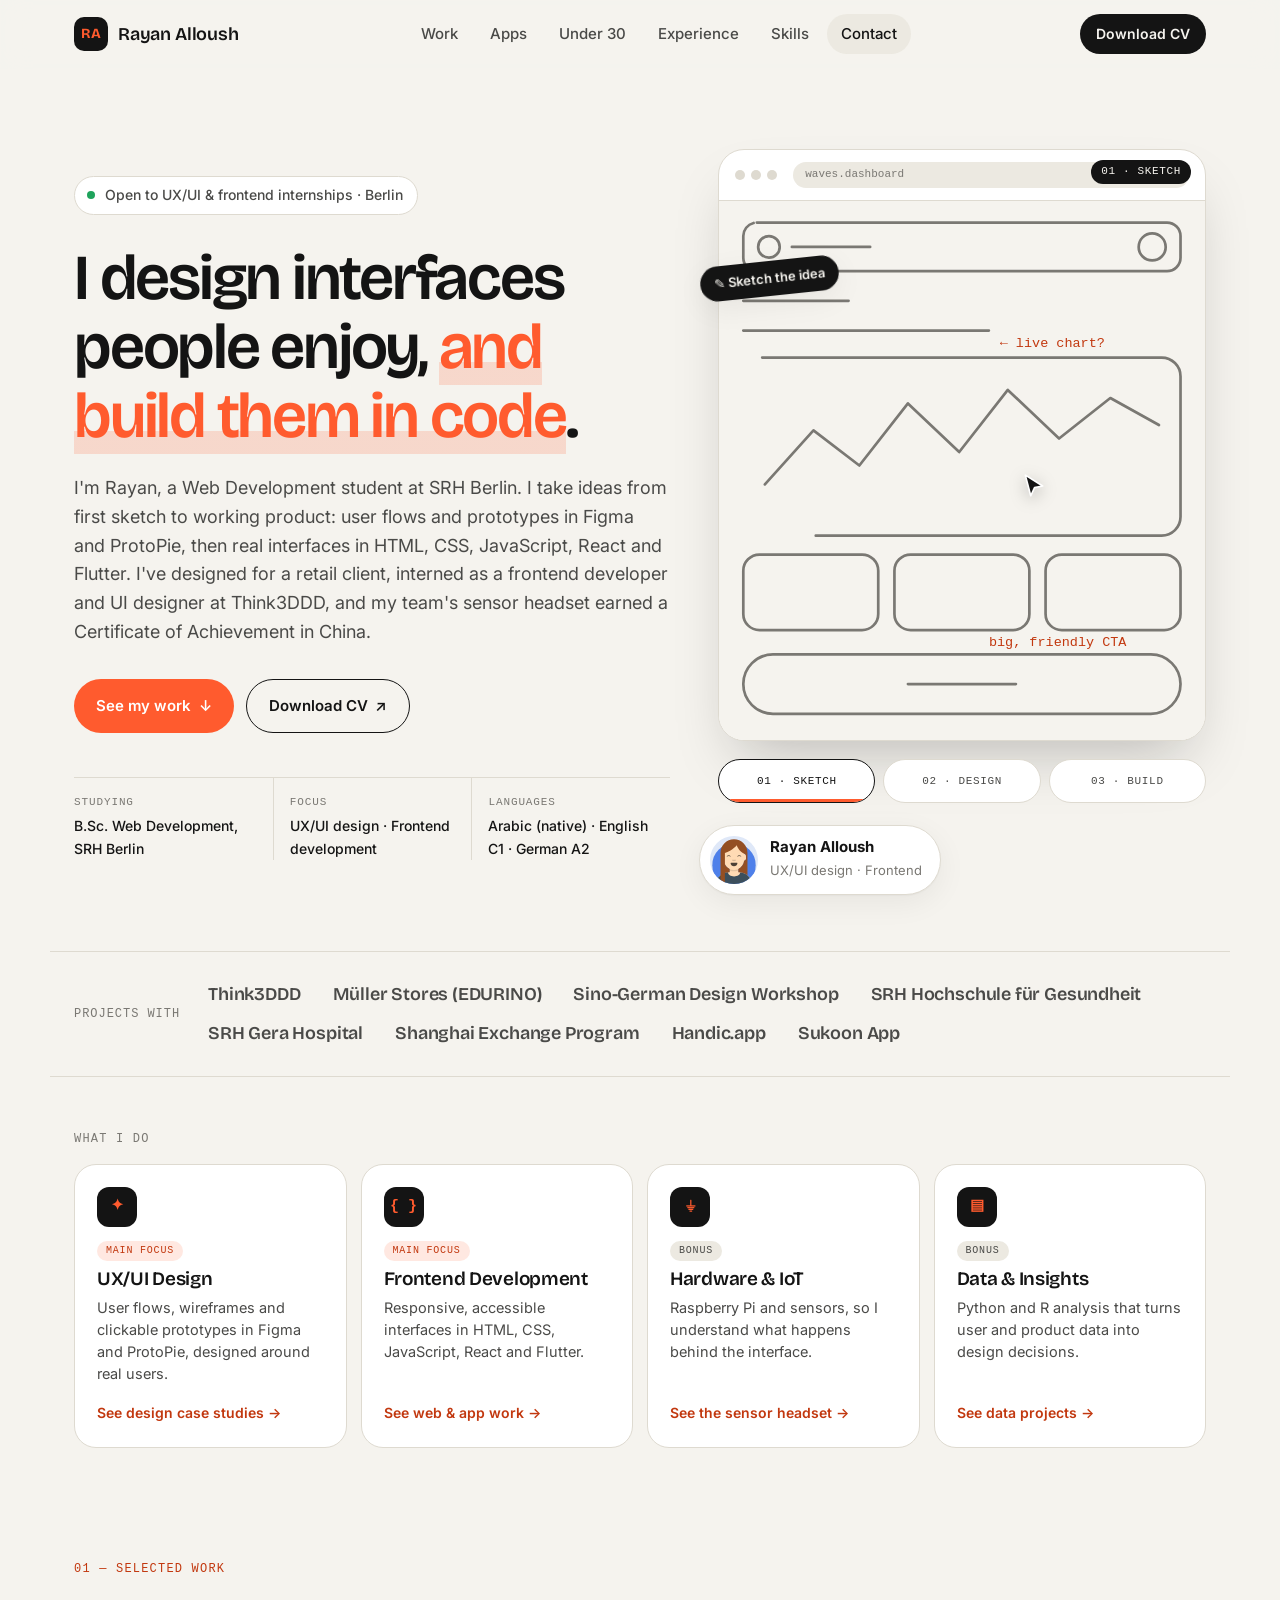
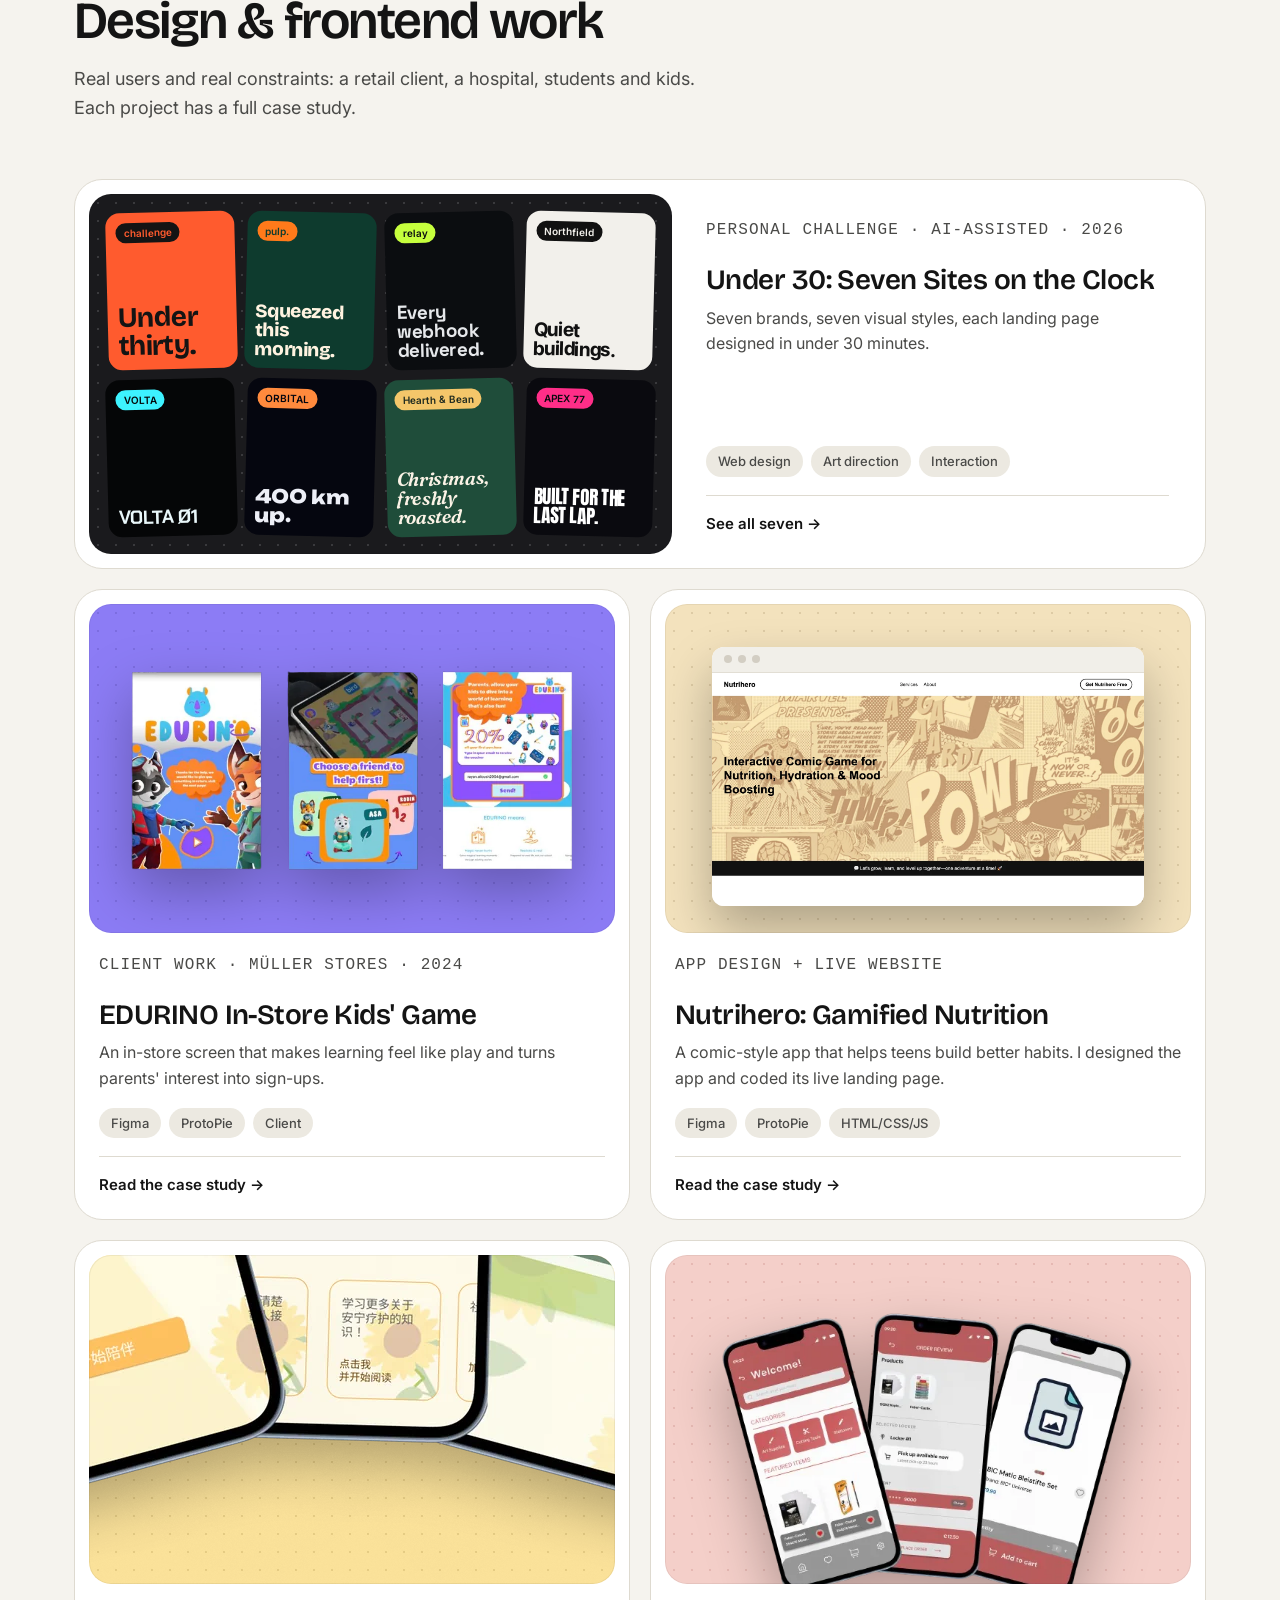
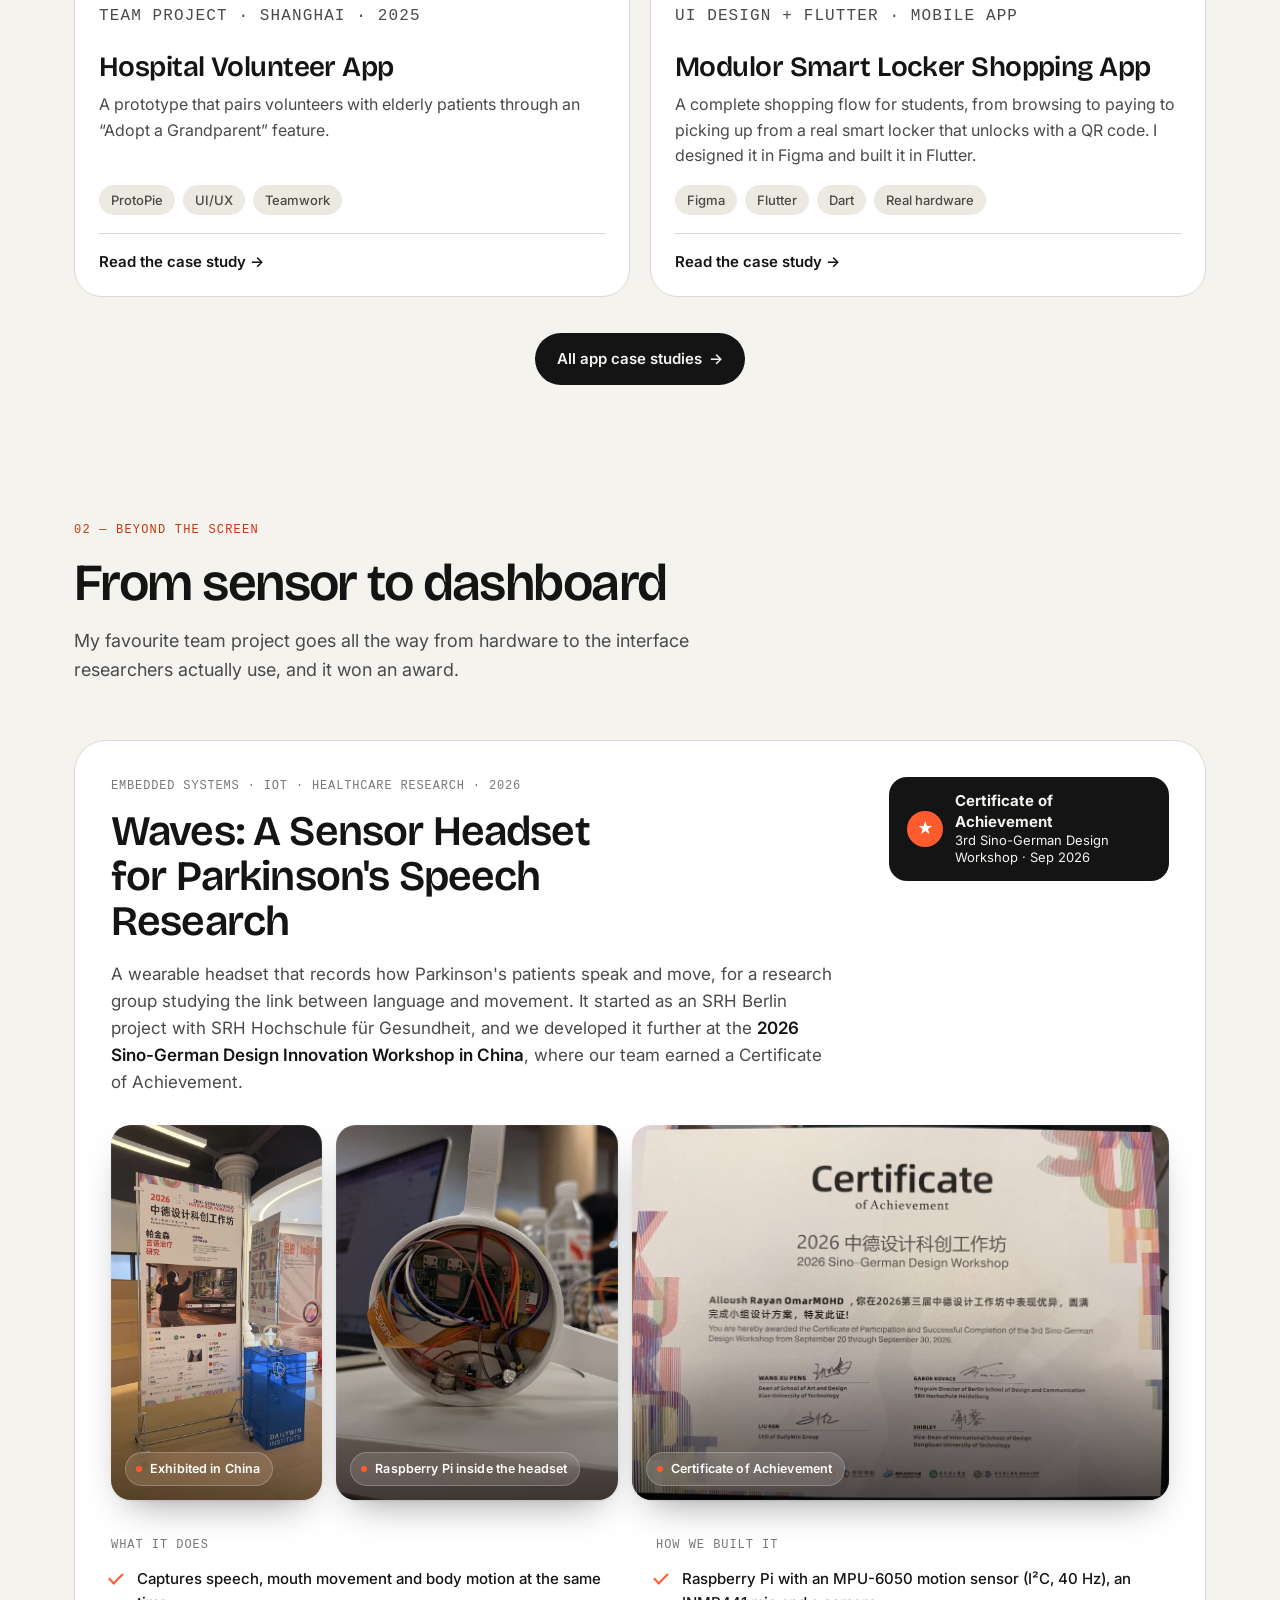
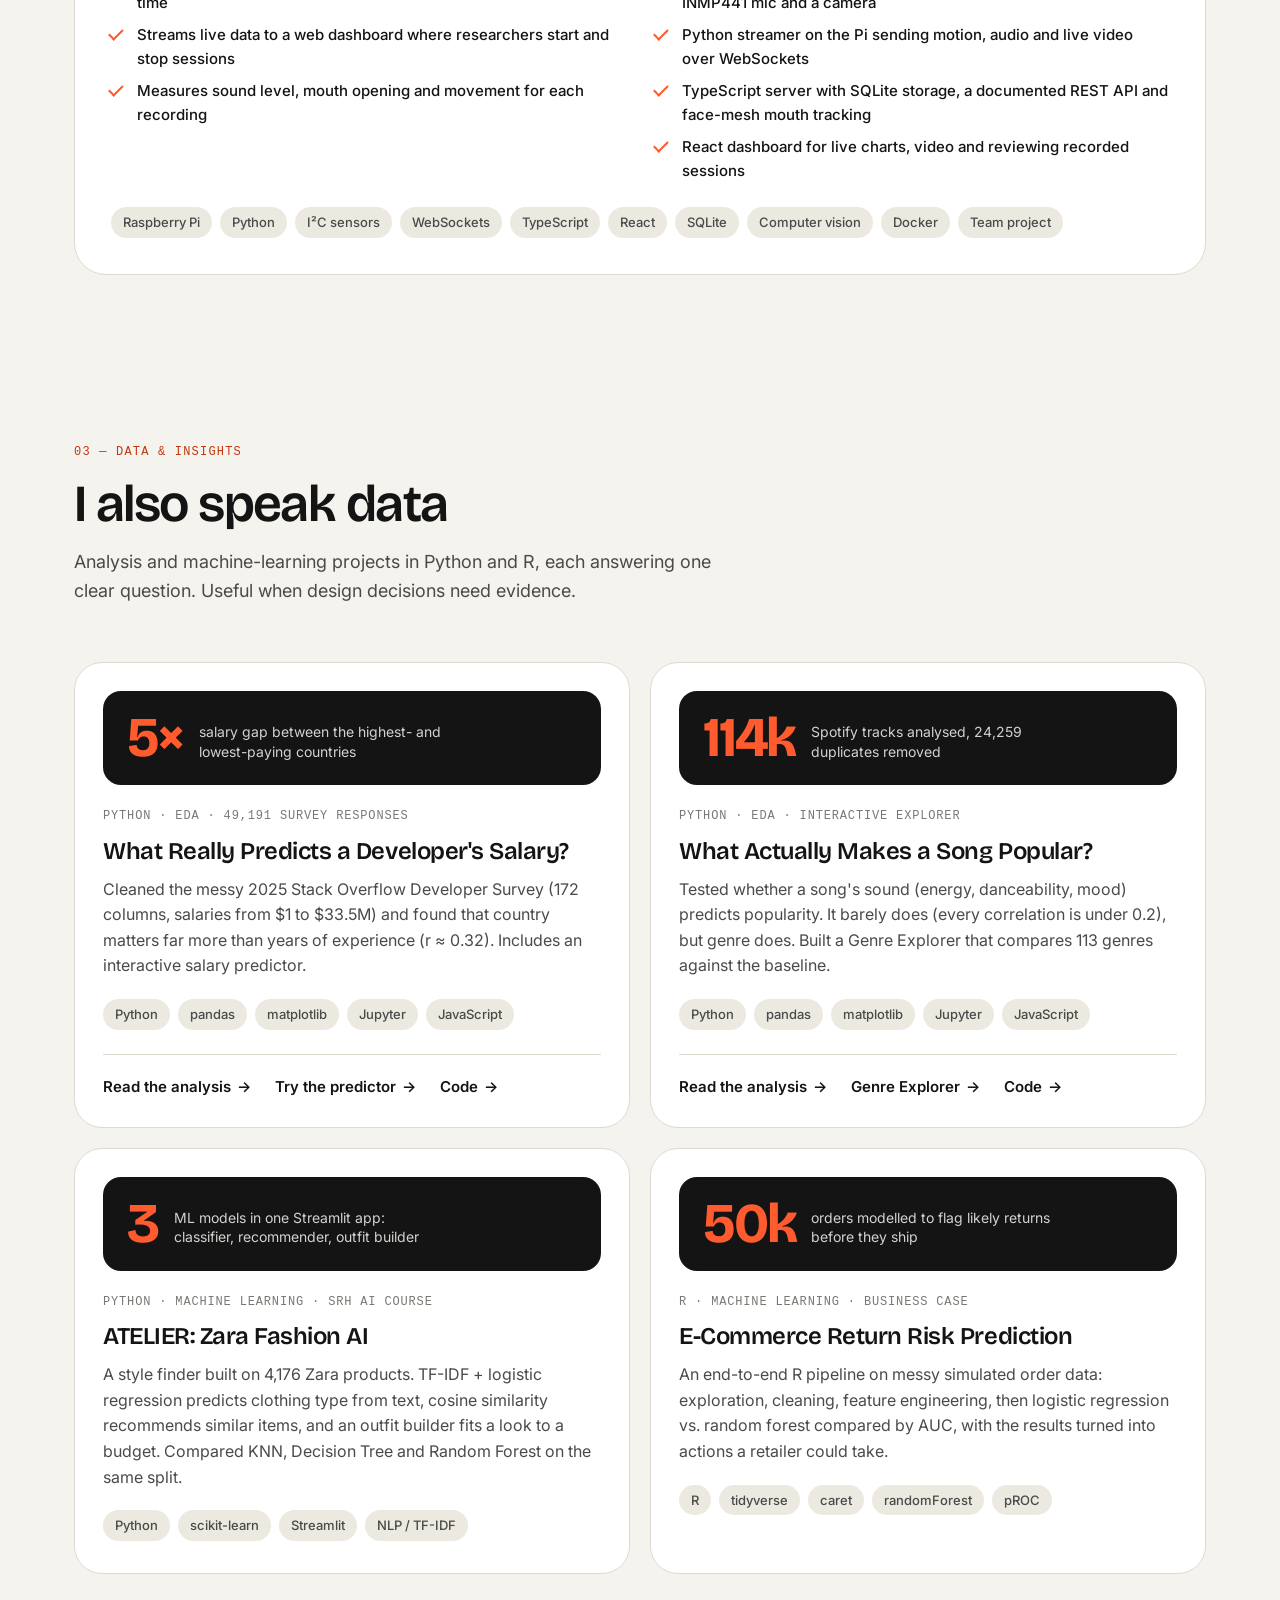
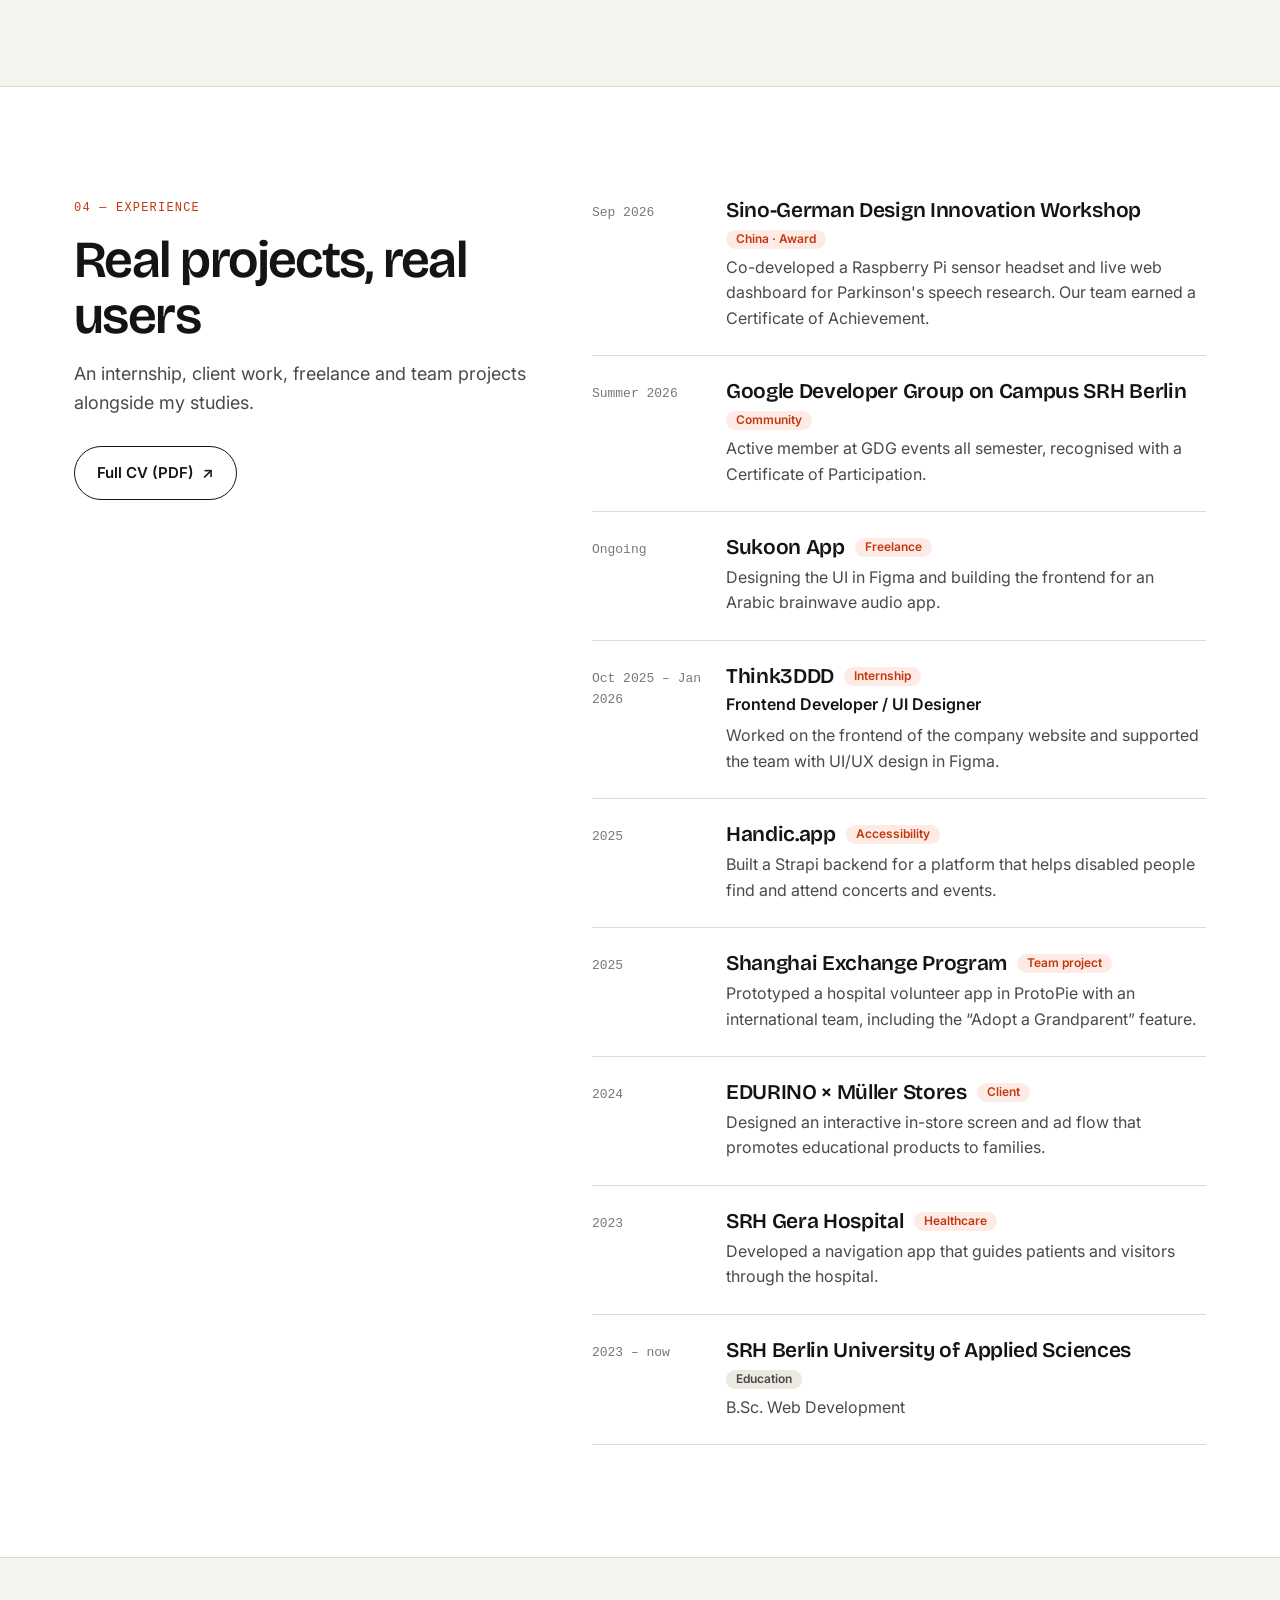
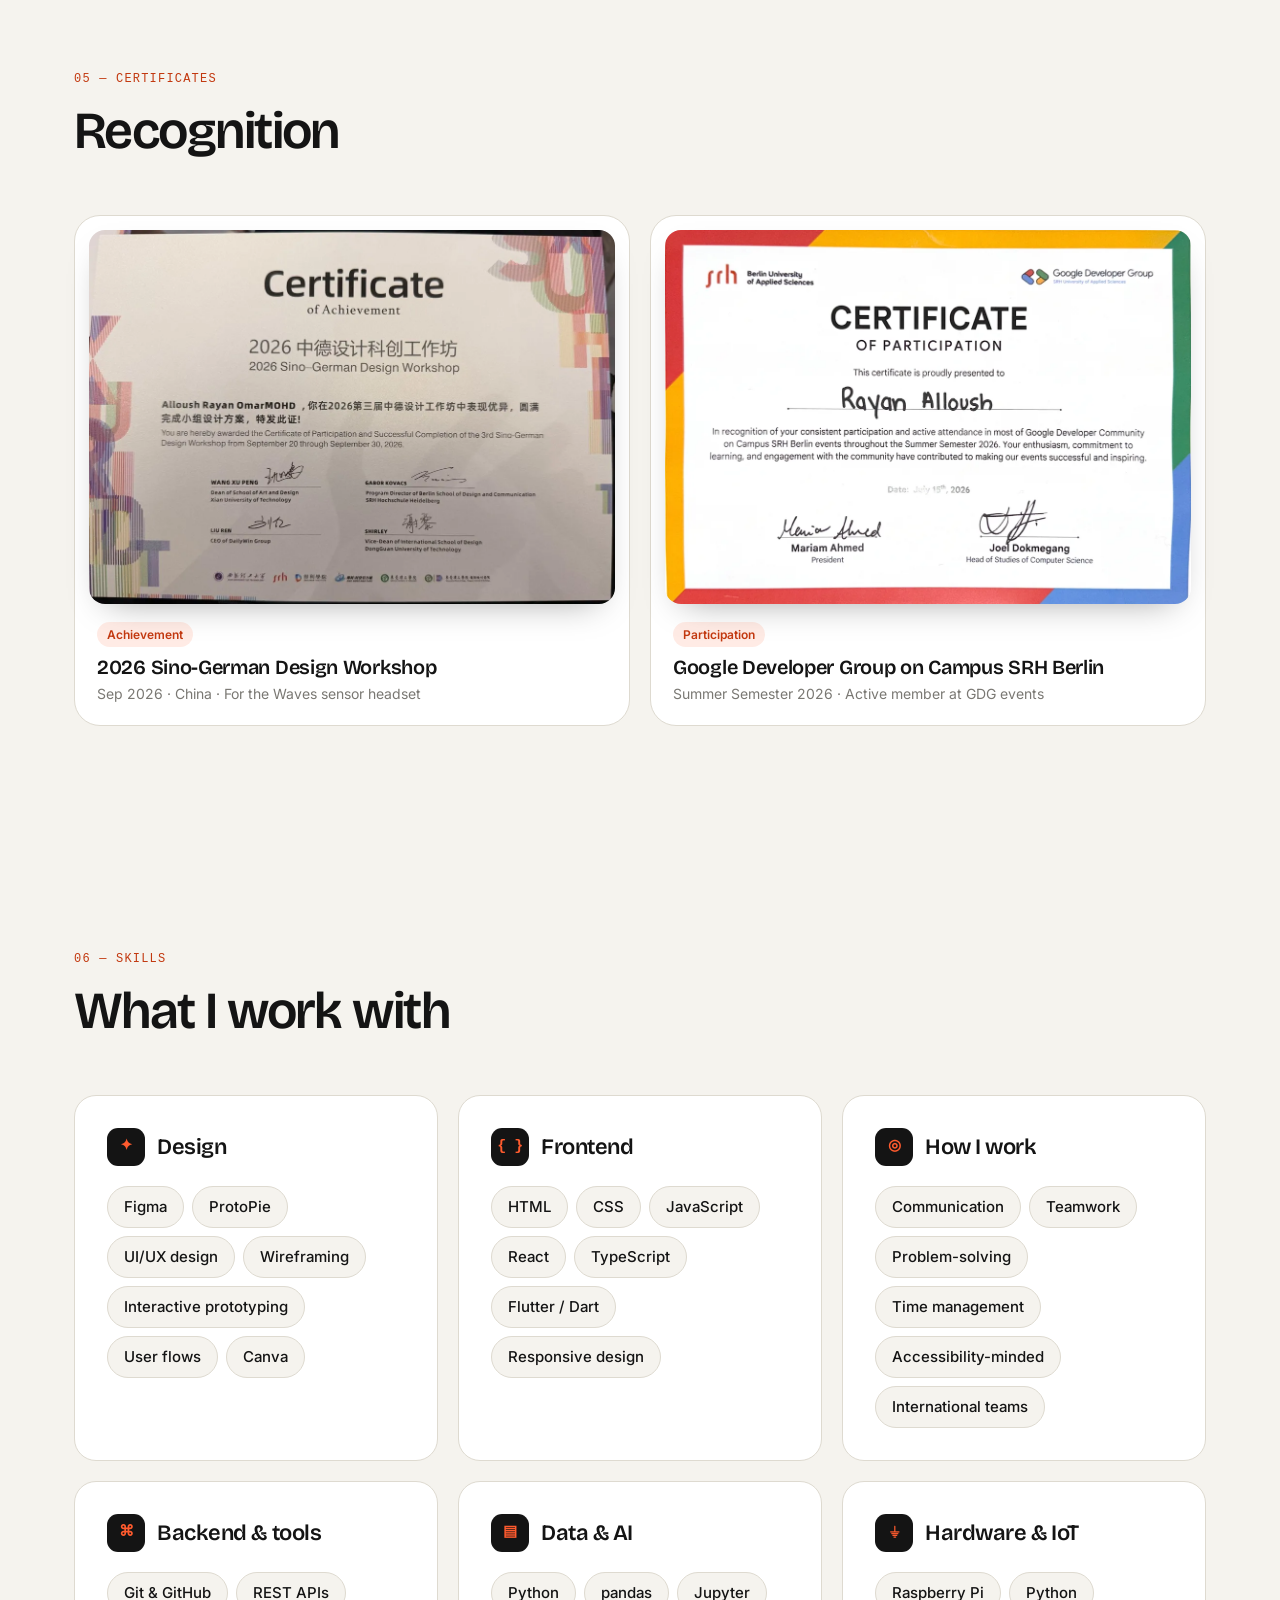
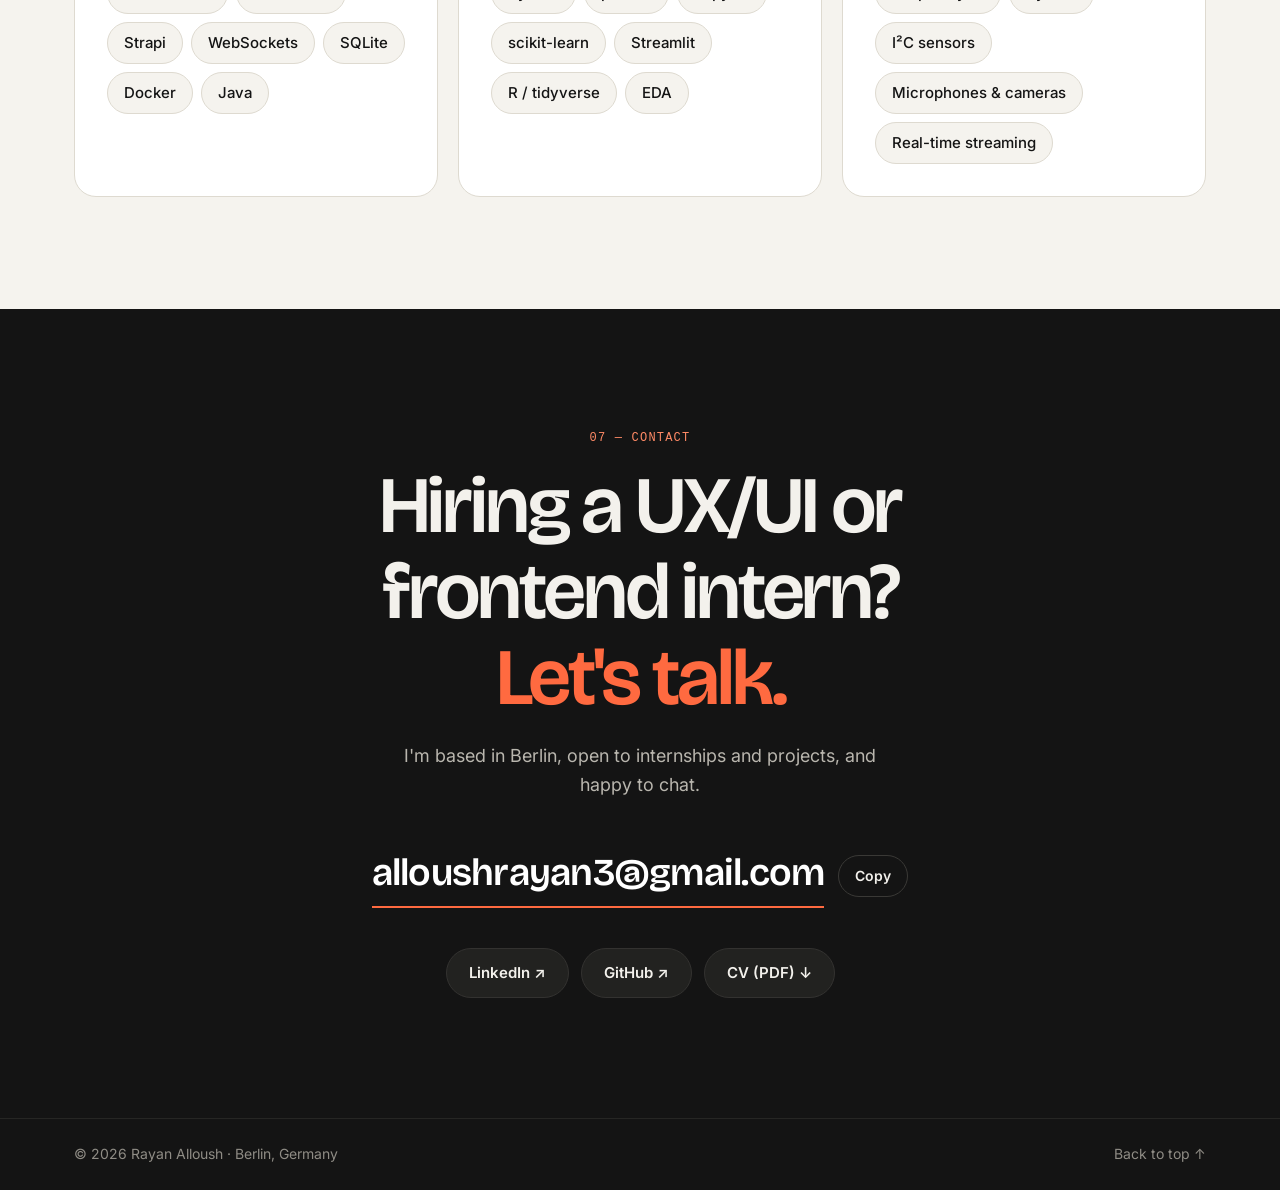
==== commit f29b405b: "Fix stale OG tag URLs to point to site root Co-Authored-By: Claude Sonnet 5 <noreply@anthropic.com>" ====
--- a/index.html
+++ b/index.html
@@ -10,8 +10,8 @@
     <!-- Open Graph (link previews on LinkedIn, WhatsApp, Slack…) -->
     <meta property="og:title" content="Rayan Alloush — UX/UI Designer & Frontend Developer">
     <meta property="og:description" content="I design interfaces people enjoy, and build them in code. Portfolio of Rayan Alloush, Berlin.">
-    <meta property="og:image" content="https://rayray20044.github.io/Rayanalloush-portfolio/assets/og-waves.jpg">
-    <meta property="og:url" content="https://rayray20044.github.io/Rayanalloush-portfolio/">
+    <meta property="og:image" content="https://rayray20044.github.io/assets/og-waves.jpg">
+    <meta property="og:url" content="https://rayray20044.github.io/">
     <meta property="og:type" content="website">
     <meta name="twitter:card" content="summary_large_image">
 
